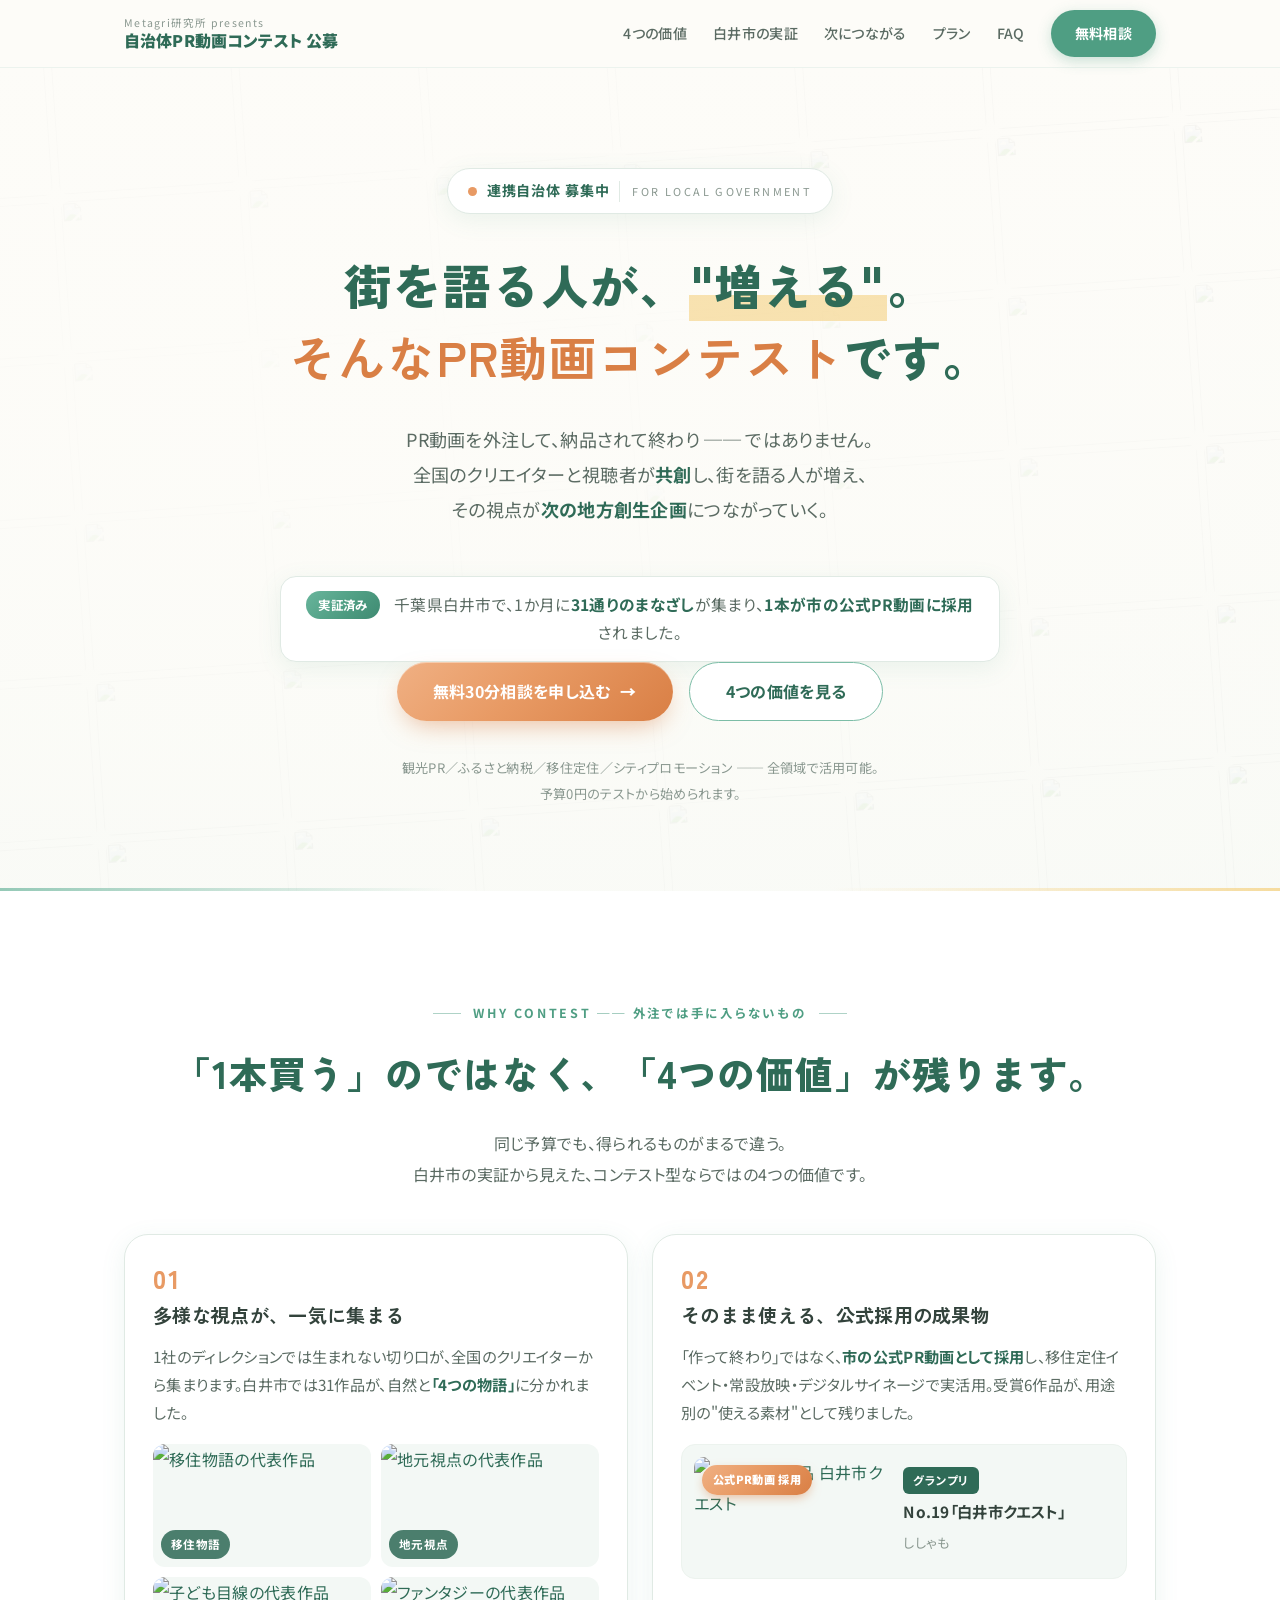
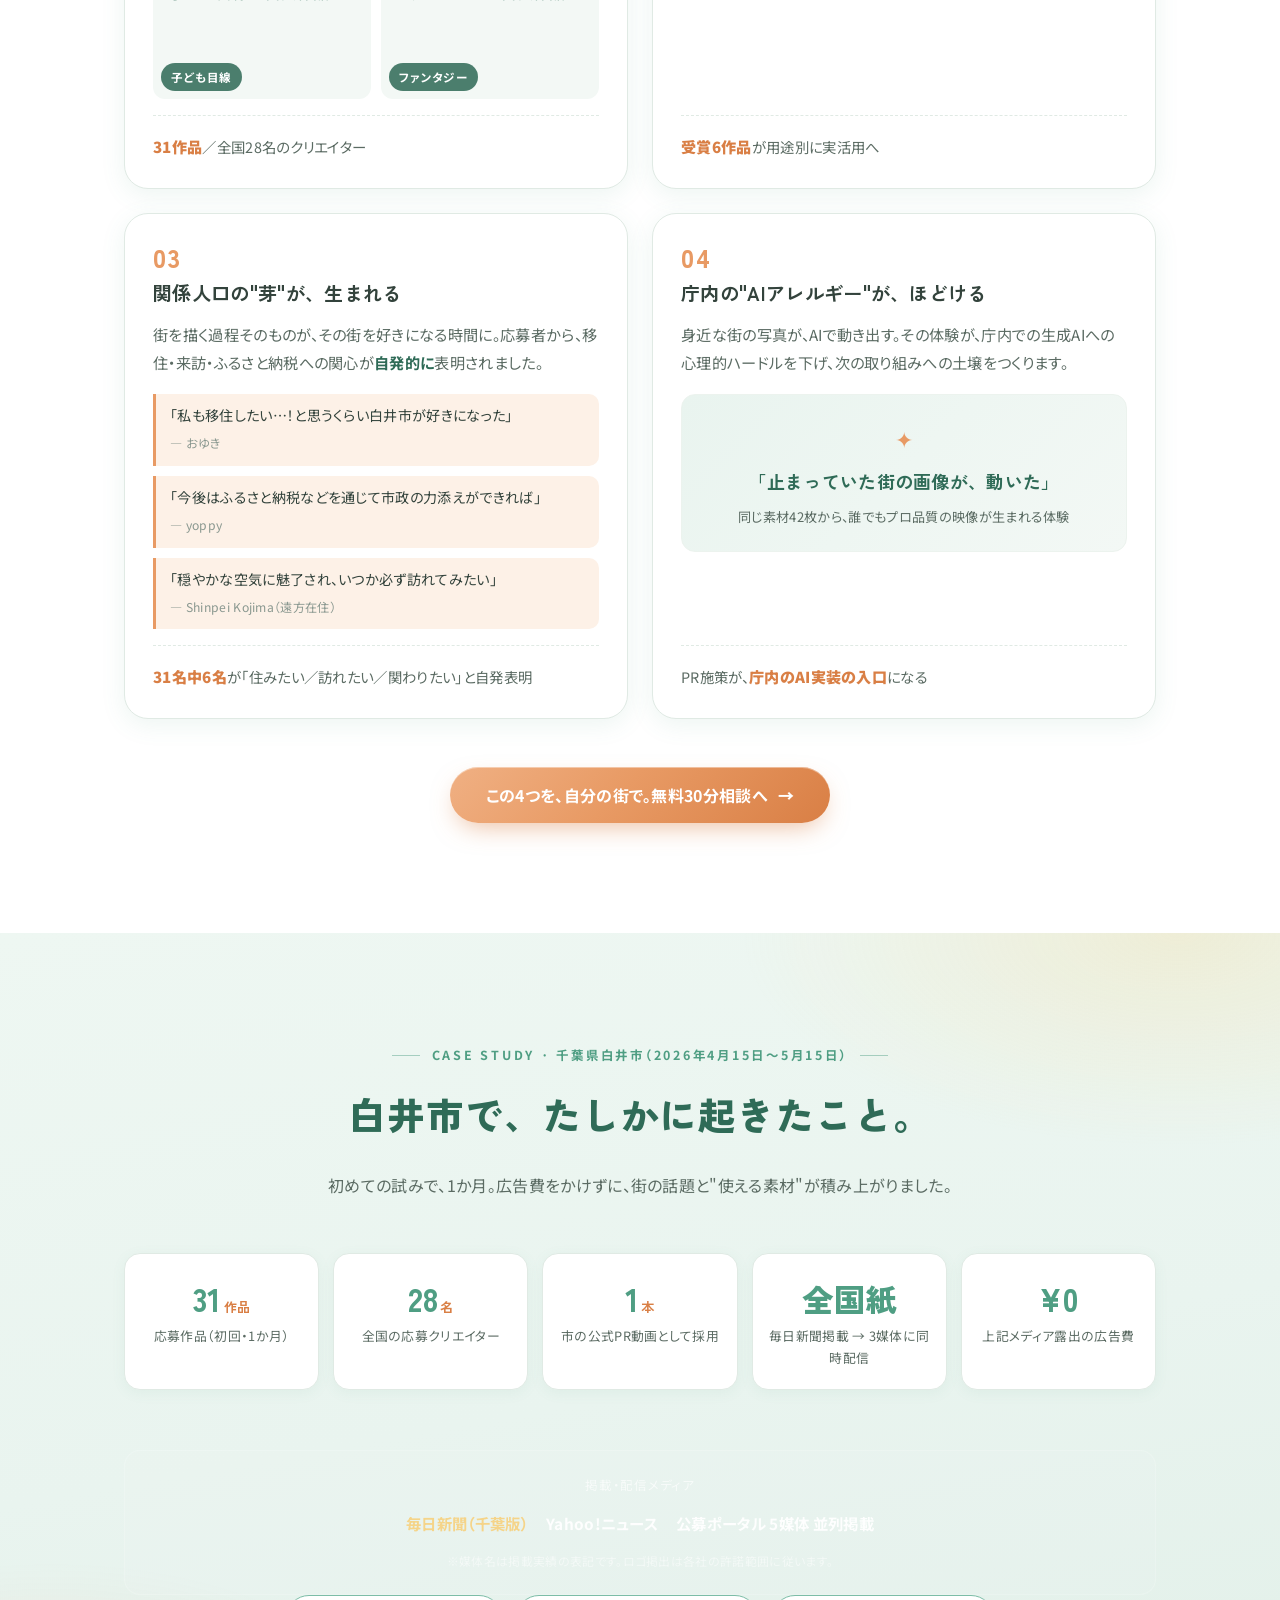
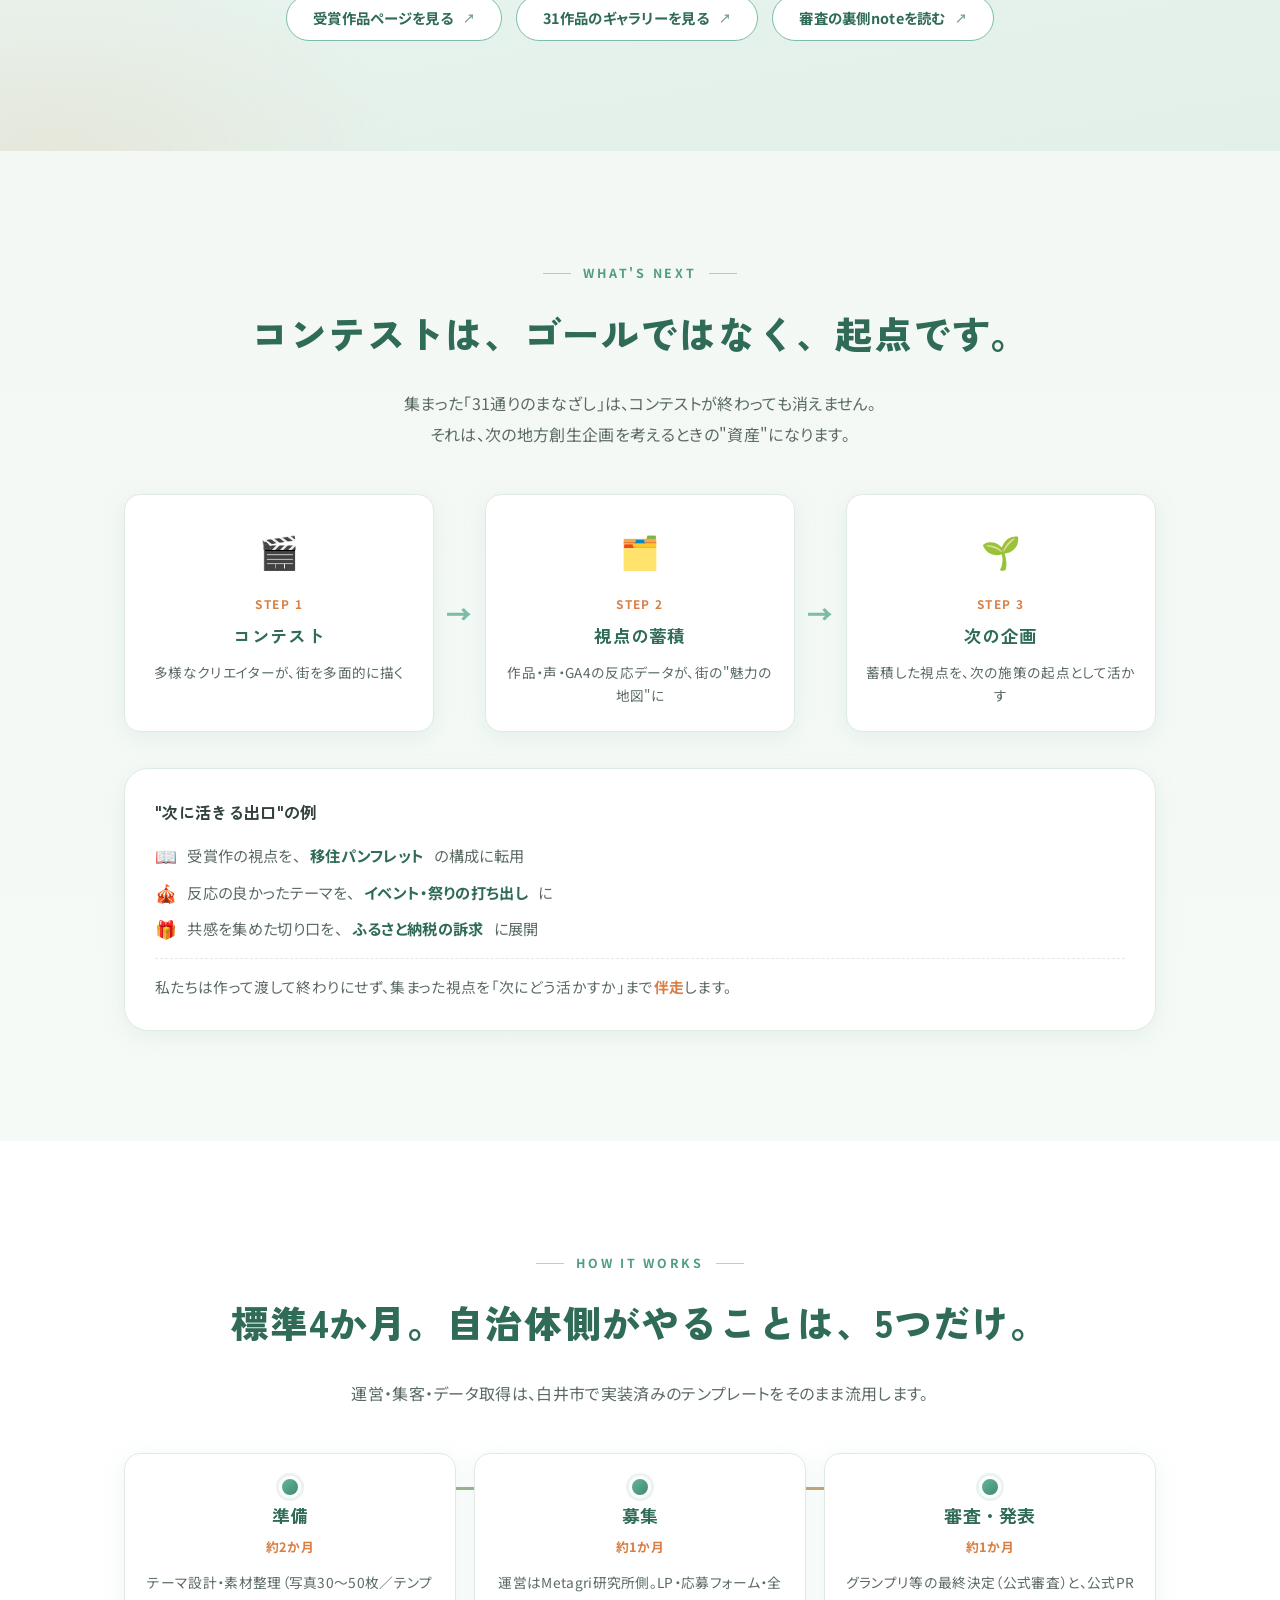
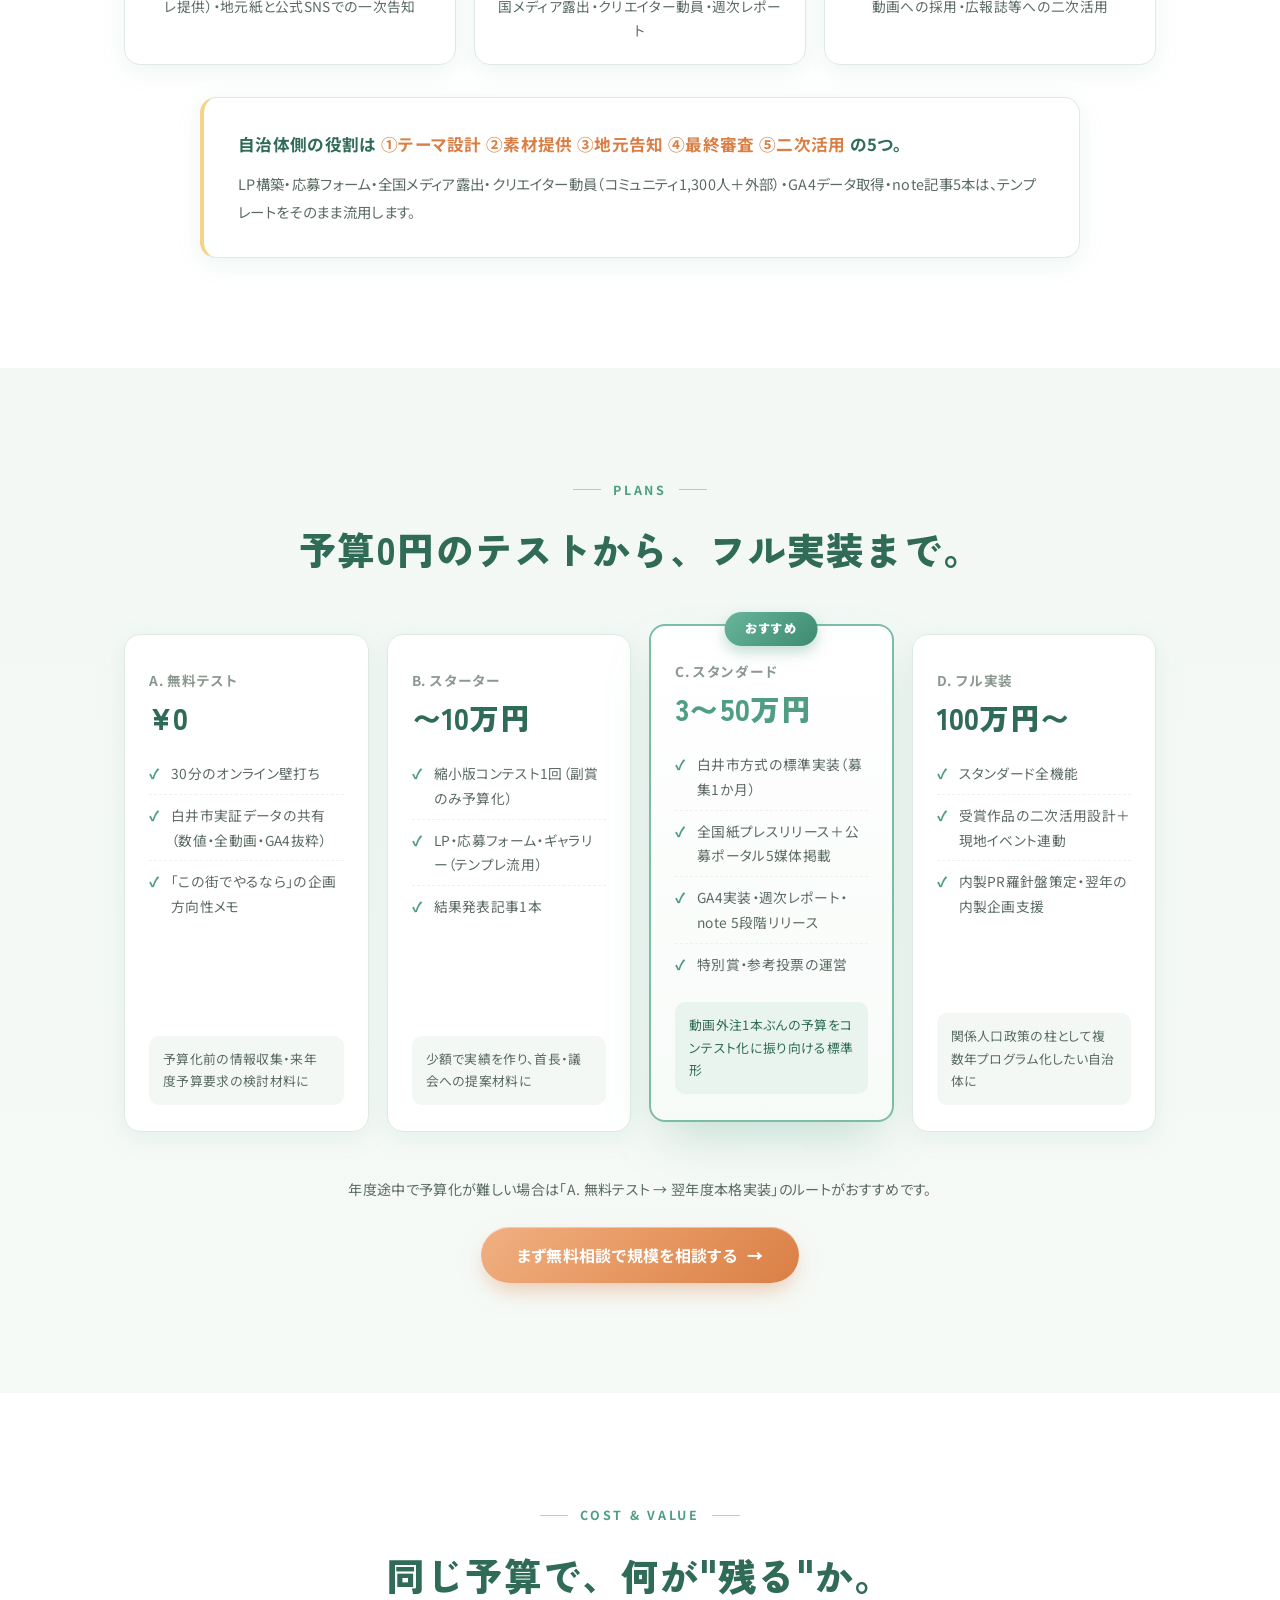
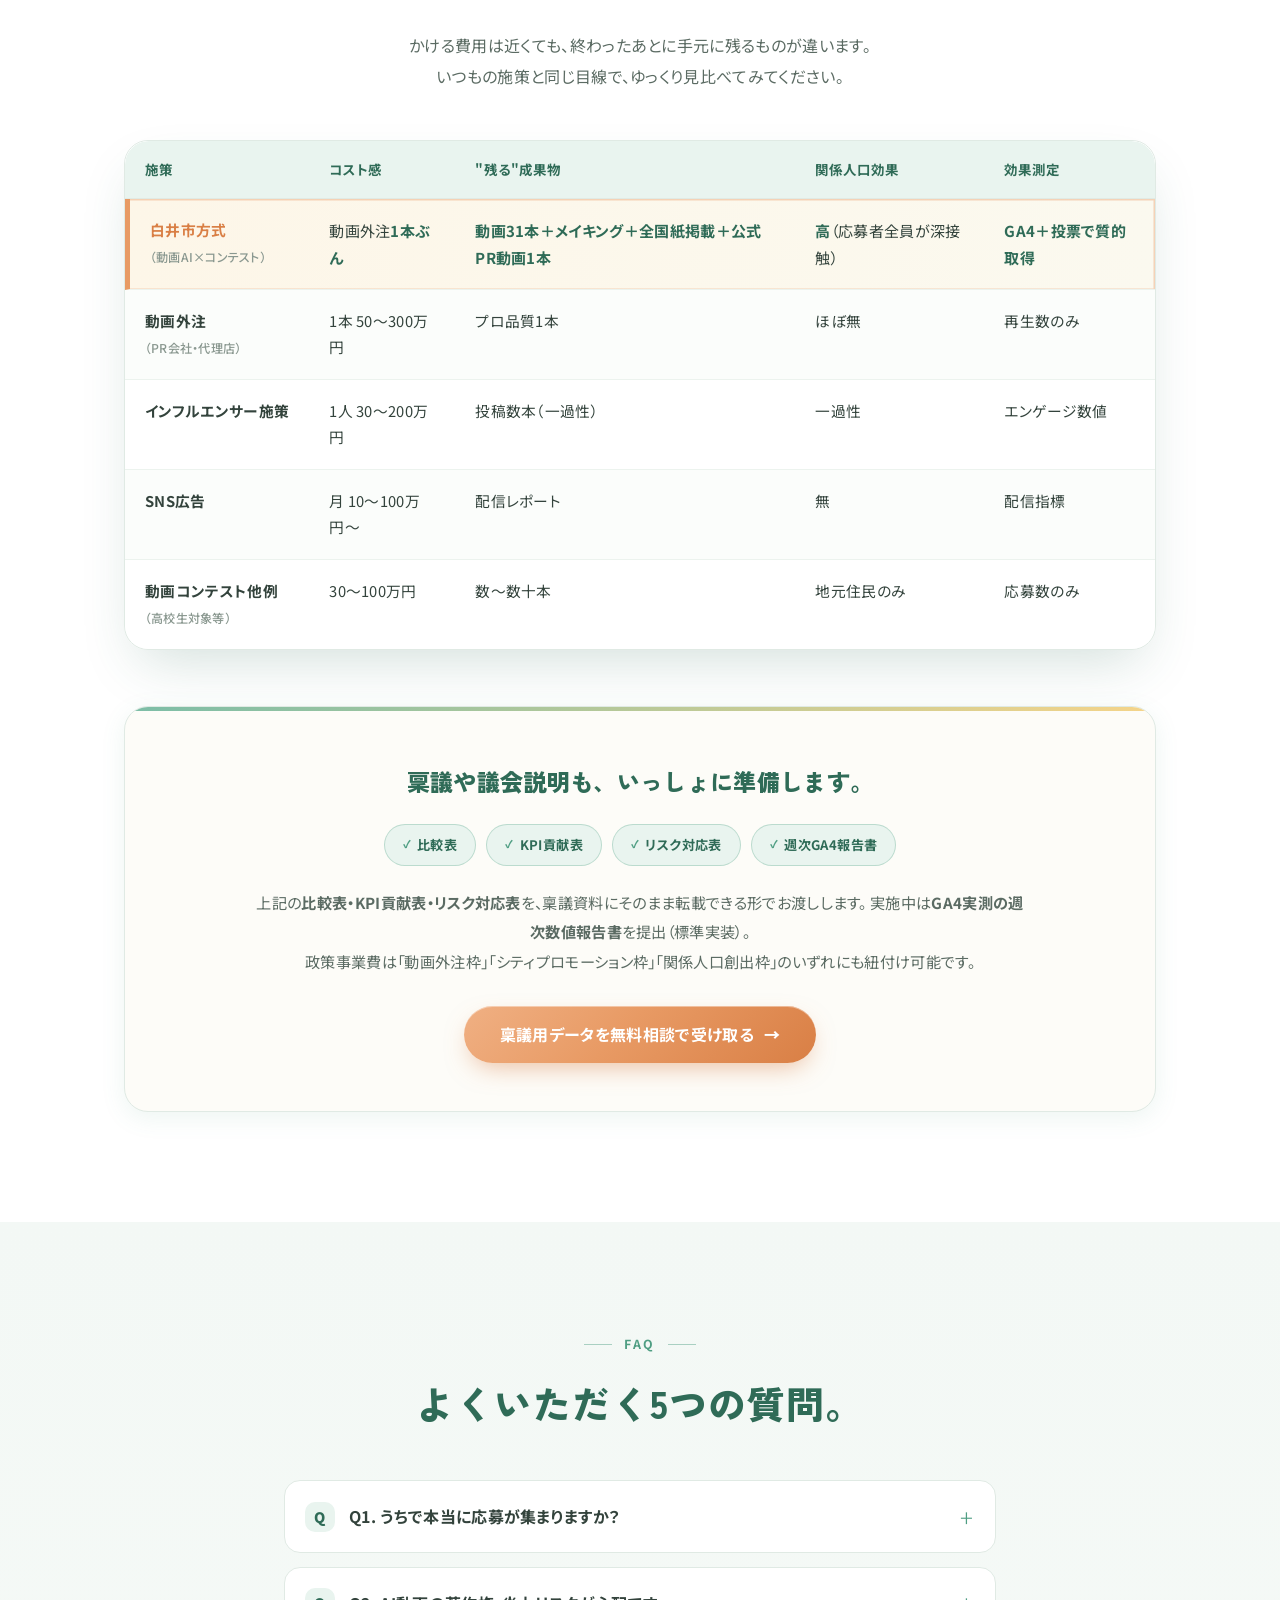
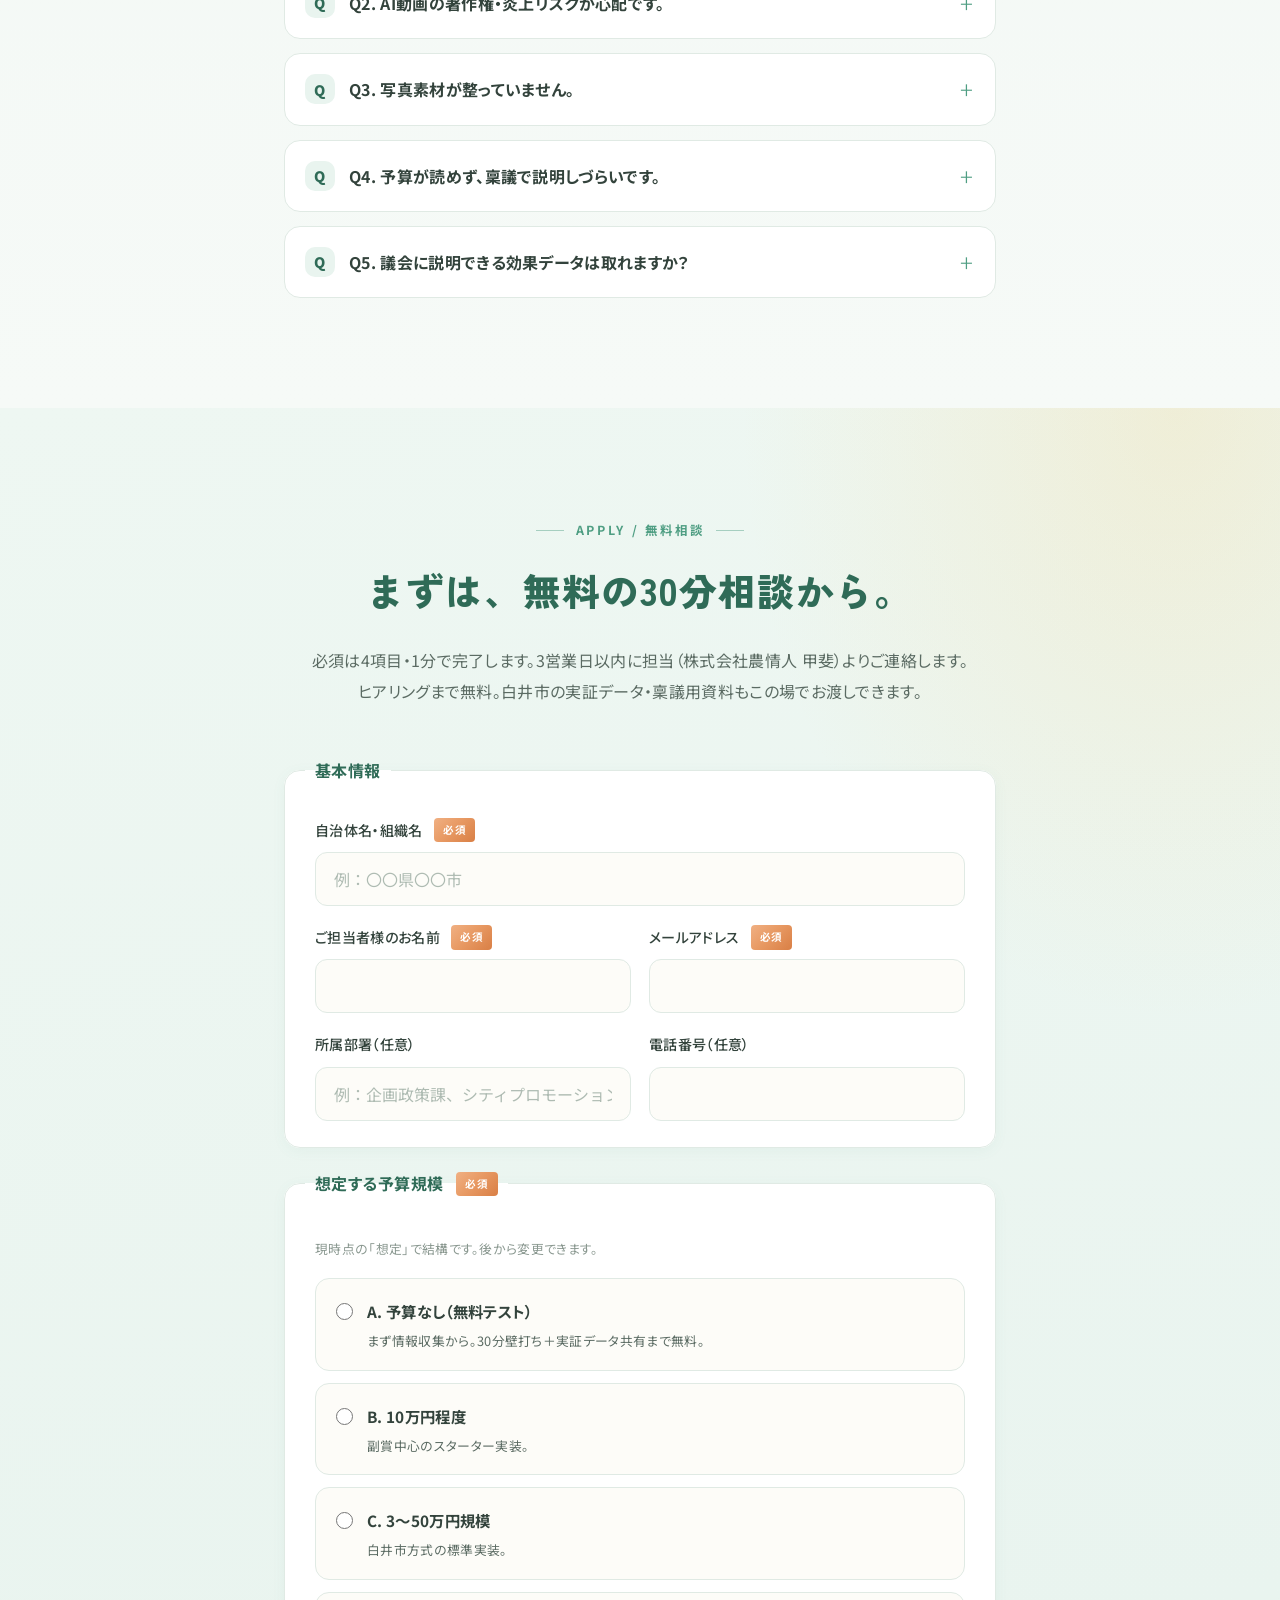
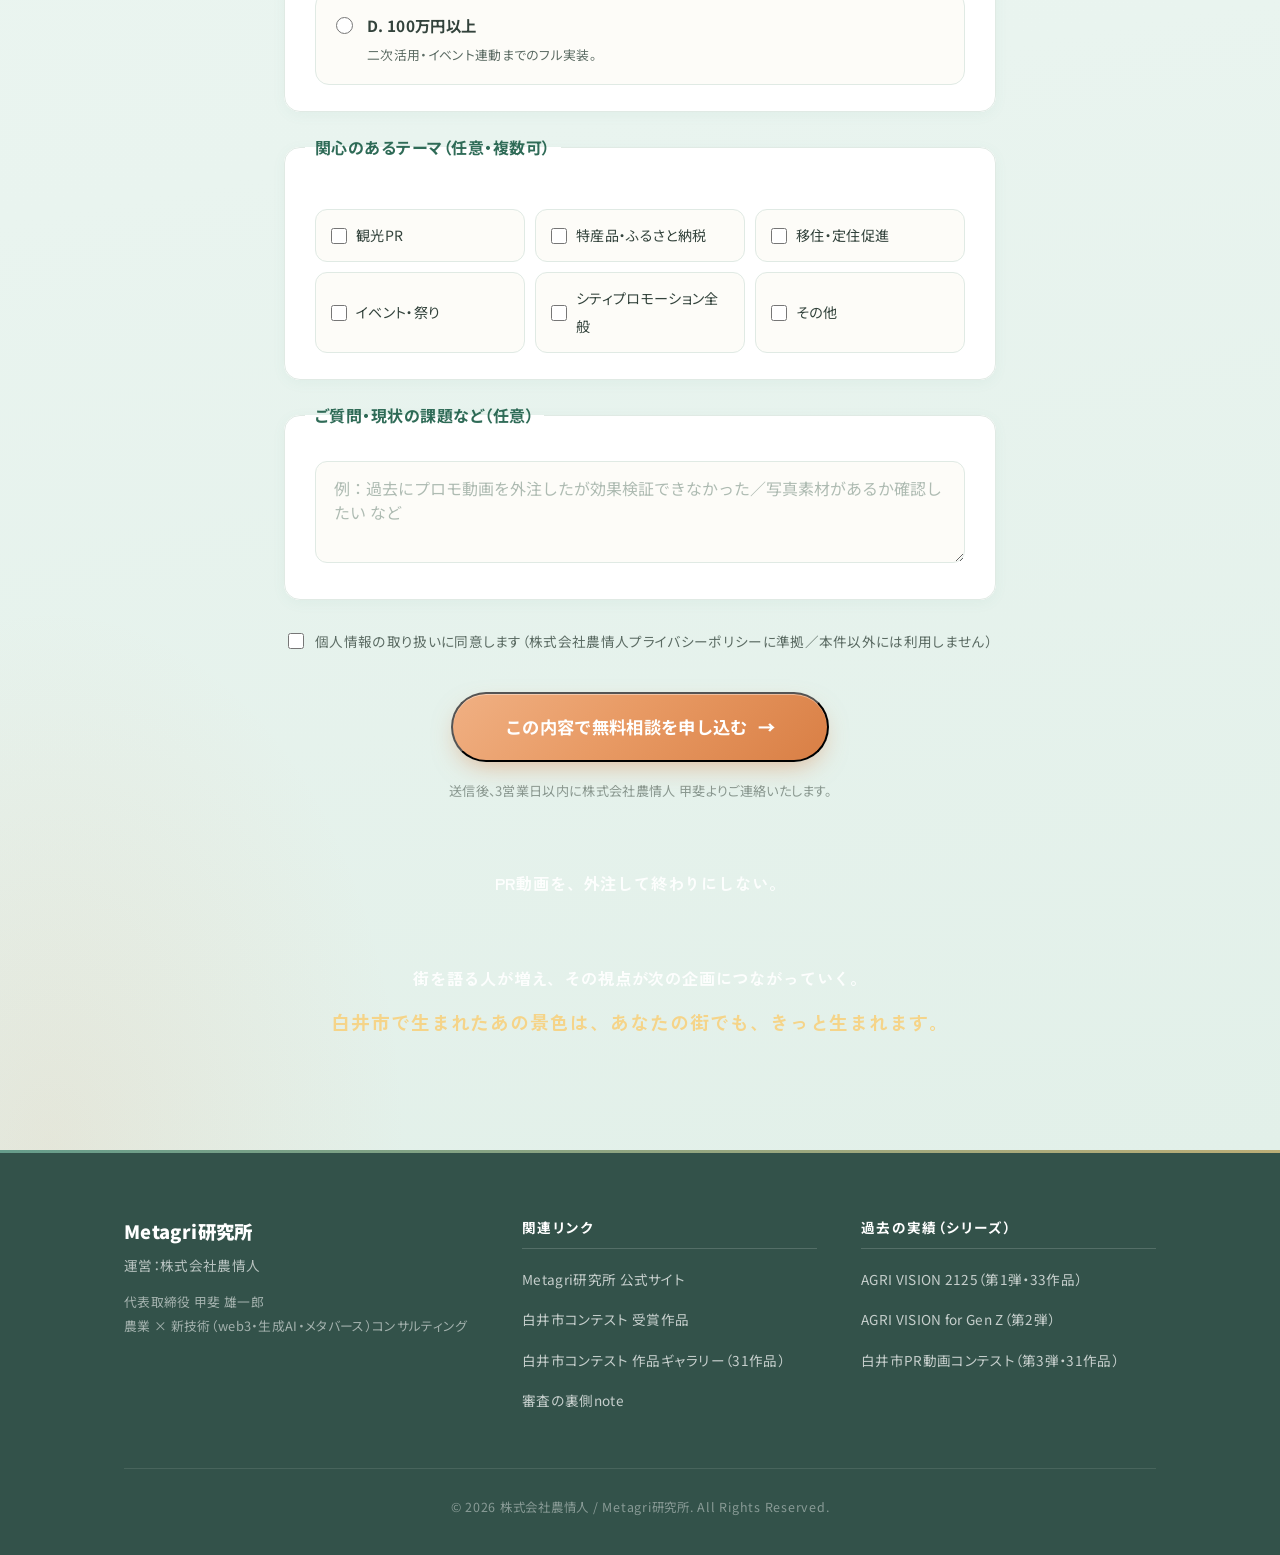
==== index_b.html @ f5ec210d "LPアップデート" ====
<!DOCTYPE html>
<html lang="ja">
<head>
<meta charset="UTF-8" />
<meta name="viewport" content="width=device-width, initial-scale=1.0" />
<meta name="format-detection" content="telephone=no" />
<title>自治体PR動画コンテスト 公募｜街を語る人が"増える"PR動画コンテスト | Metagri研究所</title>
<meta name="description" content="PR動画を外注して終わり、ではない。全国のクリエイターと視聴者が共創し、街を語る人が増え、その視点が次の地方創生企画につながる。千葉県白井市で実証した「白井市方式」を、次の自治体とご一緒します。無料30分相談を受付中。" />
<meta name="robots" content="index,follow" />
<meta name="theme-color" content="#4f9e83" />

<!-- OGP -->
<meta property="og:type" content="website" />
<meta property="og:site_name" content="自治体PR動画コンテスト 公募 | Metagri研究所" />
<meta property="og:locale" content="ja_JP" />
<meta property="og:title" content="街を語る人が&quot;増える&quot;PR動画コンテスト｜白井市方式を次の自治体へ" />
<meta property="og:description" content="外注＝完成物を買う、ではない。多様な視点が集まり、公式採用できる成果物が残り、関係人口の芽が育つ。白井市で実証済みの共創型PRコンテスト。連携自治体を募集中。" />
<meta property="og:image" content="https://i.ytimg.com/vi/-QzFBNrApH0/hqdefault.jpg" />
<meta name="twitter:card" content="summary_large_image" />
<meta name="twitter:title" content="街を語る人が&quot;増える&quot;PR動画コンテスト｜白井市方式を次の自治体へ" />
<meta name="twitter:description" content="多様な視点が集まり、公式採用できる成果物が残り、関係人口の芽が育つ。白井市で実証済みの共創型PRコンテスト。" />
<meta name="twitter:image" content="https://i.ytimg.com/vi/-QzFBNrApH0/hqdefault.jpg" />

<!-- Fonts -->
<link rel="preconnect" href="https://fonts.googleapis.com" />
<link rel="preconnect" href="https://fonts.gstatic.com" crossorigin />
<link href="https://fonts.googleapis.com/css2?family=Noto+Sans+JP:wght@400;500;700;900&amp;family=Zen+Kaku+Gothic+New:wght@500;700;900&amp;display=swap" rel="stylesheet" />

<link rel="stylesheet" href="style_v3.css" />
<link rel="stylesheet" href="style_b.css" />

<!-- GA4（公開時に測定IDを差し替え） -->
<script async src="https://www.googletagmanager.com/gtag/js?id=G-XXXXXXXXXX"></script>
<script>
  window.dataLayer = window.dataLayer || [];
  function gtag(){dataLayer.push(arguments);}
  gtag('js', new Date());
  gtag('config', 'G-XXXXXXXXXX', { 'send_page_view': true });
</script>
</head>
<body data-lp="case-b">
<div id="lp">

<!-- ===== ヘッダーナビ ===== -->
<header class="nav">
  <div class="nav__inner">
    <a href="#top" class="nav__logo">
      <span class="nav__logo-pre">Metagri研究所 presents</span>
      <span class="nav__logo-main">自治体PR動画コンテスト 公募</span>
    </a>
    <nav class="nav__menu">
      <a href="#value" class="nav__link">4つの価値</a>
      <a href="#case" class="nav__link">白井市の実証</a>
      <a href="#next" class="nav__link">次につながる</a>
      <a href="#plans" class="nav__link">プラン</a>
      <a href="#faq" class="nav__link">FAQ</a>
      <a href="#apply" class="nav__cta" data-cta="nav">無料相談</a>
    </nav>
  </div>
</header>

<!-- ===== S1 ヒーロー ===== -->
<section id="top" class="hero hero--b">
  <div class="hero__mosaic" aria-hidden="true">
    <div class="hero__mosaic-grid" id="heroMosaic"></div>
    <div class="hero__mosaic-veil"></div>
  </div>
  <div class="hero__inner">
    <div class="hero__chip" role="status">
      <span class="hero__chip-dot" aria-hidden="true"></span>
      <span class="hero__chip-strong">連携自治体 募集中</span>
      <span class="hero__chip-sub">FOR LOCAL GOVERNMENT</span>
    </div>
    <h1 class="hero__title">
      <span class="hero__title-line">街を語る人が、<em class="hero__em">"増える"</em>。</span>
      <span class="hero__title-line"><strong class="hero__accent">そんなPR動画<span class="nw">コンテスト</span></strong>です。</span>
    </h1>
    <p class="hero__lead">
      PR動画を外注して、納品されて終わり ── ではありません。<br />
      全国のクリエイターと視聴者が<strong>共創</strong>し、街を語る人が増え、<br class="pc-only" />
      その視点が<strong>次の地方創生企画</strong>につながっていく。
    </p>

    <p class="hero__proof">
      <span class="hero__proof-mark">実証済み</span>
      千葉県白井市で、1か月に<strong>31通りのまなざし</strong>が集まり、<strong>1本が市の公式PR動画に採用</strong>されました。
    </p>

    <div class="hero__cta">
      <a href="#apply" class="btn btn--primary" data-cta="hero">無料30分相談を申し込む</a>
      <a href="#value" class="btn btn--ghost">4つの価値を見る</a>
    </div>

    <p class="hero__note">
      観光PR／ふるさと納税／移住定住／シティプロモーション ── 全領域で活用可能。<br />
      予算0円のテストから始められます。
    </p>
  </div>
</section>

<!-- ===== S2 4つの価値 ===== -->
<section id="value" class="section section--white">
  <div class="container">
    <p class="section__eyebrow">WHY CONTEST ── 外注では手に入らないもの</p>
    <h2 class="section__title">「1本買う」のではなく、<br class="sp-only" />「4つの価値」が残ります。</h2>
    <p class="section__lead">
      同じ予算でも、得られるものがまるで違う。<br />
      白井市の実証から見えた、コンテスト型ならではの4つの価値です。
    </p>

    <div class="values">
      <!-- ① 多様な視点 -->
      <article class="value-card">
        <p class="value-card__no">01</p>
        <h3 class="value-card__title">多様な視点が、一気に集まる</h3>
        <p class="value-card__body">
          1社のディレクションでは生まれない切り口が、全国のクリエイターから集まります。白井市では31作品が、自然と<strong>「4つの物語」</strong>に分かれました。
        </p>
        <div class="value-card__thumbs" aria-label="4つの物語の代表作品">
          <a class="vthumb" href="https://www.youtube.com/watch?v=BWNOij_828o" target="_blank" rel="noopener noreferrer" data-cta="value-thumb">
            <img loading="lazy" src="https://i.ytimg.com/vi/BWNOij_828o/mqdefault.jpg" alt="移住物語の代表作品" />
            <span class="vthumb__tag">移住物語</span>
          </a>
          <a class="vthumb" href="https://www.youtube.com/watch?v=Btva7TyNmEA" target="_blank" rel="noopener noreferrer" data-cta="value-thumb">
            <img loading="lazy" src="https://i.ytimg.com/vi/Btva7TyNmEA/mqdefault.jpg" alt="地元視点の代表作品" />
            <span class="vthumb__tag">地元視点</span>
          </a>
          <a class="vthumb" href="https://www.youtube.com/watch?v=NEnJQW8iUK0" target="_blank" rel="noopener noreferrer" data-cta="value-thumb">
            <img loading="lazy" src="https://i.ytimg.com/vi/NEnJQW8iUK0/mqdefault.jpg" alt="子ども目線の代表作品" />
            <span class="vthumb__tag">子ども目線</span>
          </a>
          <a class="vthumb" href="https://www.youtube.com/watch?v=-QzFBNrApH0" target="_blank" rel="noopener noreferrer" data-cta="value-thumb">
            <img loading="lazy" src="https://i.ytimg.com/vi/-QzFBNrApH0/mqdefault.jpg" alt="ファンタジーの代表作品" />
            <span class="vthumb__tag">ファンタジー</span>
          </a>
        </div>
        <p class="value-card__metric"><strong>31作品</strong>／全国28名のクリエイター</p>
      </article>

      <!-- ② 公式採用される成果物 -->
      <article class="value-card">
        <p class="value-card__no">02</p>
        <h3 class="value-card__title">そのまま使える、公式採用の成果物</h3>
        <p class="value-card__body">
          「作って終わり」ではなく、<strong>市の公式PR動画として採用</strong>し、移住定住イベント・常設放映・デジタルサイネージで実活用。受賞6作品が、用途別の"使える素材"として残りました。
        </p>
        <a class="value-feature" href="https://www.youtube.com/watch?v=-QzFBNrApH0" target="_blank" rel="noopener noreferrer" data-cta="value-grandprix">
          <span class="value-feature__thumb">
            <img loading="lazy" src="https://i.ytimg.com/vi/-QzFBNrApH0/mqdefault.jpg" alt="グランプリ作品 白井市クエスト" />
            <span class="badge-official">公式PR動画 採用</span>
          </span>
          <span class="value-feature__meta">
            <span class="value-feature__prize">グランプリ</span>
            <span class="value-feature__name">No.19「白井市クエスト」</span>
            <span class="value-feature__creator">ししゃも</span>
          </span>
        </a>
        <p class="value-card__metric"><strong>受賞6作品</strong>が用途別に実活用へ</p>
      </article>

      <!-- ③ 関係人口の芽 -->
      <article class="value-card">
        <p class="value-card__no">03</p>
        <h3 class="value-card__title">関係人口の"芽"が、生まれる</h3>
        <p class="value-card__body">
          街を描く過程そのものが、その街を好きになる時間に。応募者から、移住・来訪・ふるさと納税への関心が<strong>自発的に</strong>表明されました。
        </p>
        <div class="value-card__voices">
          <blockquote class="vvoice"><p>「私も移住したい…！と思うくらい白井市が好きになった」</p><cite>— おゆき</cite></blockquote>
          <blockquote class="vvoice"><p>「今後はふるさと納税などを通じて市政の力添えができれば」</p><cite>— yoppy</cite></blockquote>
          <blockquote class="vvoice"><p>「穏やかな空気に魅了され、いつか必ず訪れてみたい」</p><cite>— Shinpei Kojima（遠方在住）</cite></blockquote>
        </div>
        <p class="value-card__metric"><strong>31名中6名</strong>が「住みたい／訪れたい／関わりたい」と自発表明</p>
      </article>

      <!-- ④ 庁内のAI受容度向上 -->
      <article class="value-card">
        <p class="value-card__no">04</p>
        <h3 class="value-card__title">庁内の"AIアレルギー"が、ほどける</h3>
        <p class="value-card__body">
          身近な街の写真が、AIで動き出す。その体験が、庁内での生成AIへの心理的ハードルを下げ、次の取り組みへの土壌をつくります。
        </p>
        <div class="value-aiquote">
          <span class="value-aiquote__icon" aria-hidden="true">✦</span>
          <p class="value-aiquote__text">「止まっていた街の画像が、動いた」</p>
          <p class="value-aiquote__sub">同じ素材42枚から、誰でもプロ品質の映像が生まれる体験</p>
        </div>
        <p class="value-card__metric">PR施策が、<strong>庁内のAI実装の入口</strong>になる</p>
      </article>
    </div>

    <div class="section__cta">
      <a href="#apply" class="btn btn--primary" data-cta="value-end">この4つを、自分の街で。無料30分相談へ</a>
    </div>
  </div>
</section>

<!-- ===== S3 白井市実証 ===== -->
<section id="case" class="section section--ink">
  <div class="container">
    <p class="section__eyebrow section__eyebrow--light">CASE STUDY · 千葉県白井市（2026年4月15日〜5月15日）</p>
    <h2 class="section__title section__title--light">白井市で、<br class="sp-only" />たしかに起きたこと。</h2>
    <p class="section__lead section__lead--light">
      初めての試みで、1か月。広告費をかけずに、街の話題と"使える素材"が積み上がりました。
    </p>

    <div class="facts facts--compact">
      <div class="facts__item"><p class="facts__num">31<span>作品</span></p><p class="facts__label">応募作品（初回・1か月）</p></div>
      <div class="facts__item"><p class="facts__num">28<span>名</span></p><p class="facts__label">全国の応募クリエイター</p></div>
      <div class="facts__item"><p class="facts__num">1<span>本</span></p><p class="facts__label">市の公式PR動画として採用</p></div>
      <div class="facts__item"><p class="facts__num">全国紙</p><p class="facts__label">毎日新聞掲載 → 3媒体に同時配信</p></div>
      <div class="facts__item"><p class="facts__num">¥0</p><p class="facts__label">上記メディア露出の広告費</p></div>
    </div>

    <div class="media-bar">
      <p class="media-bar__head">掲載・配信メディア</p>
      <ul class="media-bar__list">
        <li><a href="https://mainichi.jp/" target="_blank" rel="noopener noreferrer" data-cta="media">毎日新聞（千葉版）</a></li>
        <li><span>Yahoo!ニュース</span></li>
        <li><span>公募ポータル 5媒体 並列掲載</span></li>
      </ul>
      <p class="media-bar__note">※媒体名は掲載実績の表記です。ロゴ掲出は各社の許諾範囲に従います。</p>
    </div>

    <div class="case__links">
      <a href="https://shiroi-pr-video-contest.metagri-labo.com/awards" target="_blank" rel="noopener noreferrer" class="btn btn--ghost-light" data-cta="case-awards">受賞作品ページを見る</a>
      <a href="https://shiroi-pr-video-contest.metagri-labo.com/gallery" target="_blank" rel="noopener noreferrer" class="btn btn--ghost-light" data-cta="case-gallery">31作品のギャラリーを見る</a>
      <a href="https://note.com/noujoujin/n/n3f6edd912ef4" target="_blank" rel="noopener noreferrer" class="btn btn--ghost-light" data-cta="case-note">審査の裏側noteを読む</a>
    </div>
  </div>
</section>

<!-- ===== S4 次につながる ===== -->
<section id="next" class="section section--mist">
  <div class="container">
    <p class="section__eyebrow">WHAT'S NEXT</p>
    <h2 class="section__title">コンテストは、<br class="sp-only" />ゴールではなく、起点です。</h2>
    <p class="section__lead">
      集まった「31通りのまなざし」は、コンテストが終わっても消えません。<br />
      それは、次の地方創生企画を考えるときの"資産"になります。
    </p>

    <div class="concept" role="img" aria-label="コンテストで集めた視点が蓄積され、次の企画につながる3ステップ">
      <div class="concept__step">
        <span class="concept__icon" aria-hidden="true">🎬</span>
        <p class="concept__num">STEP 1</p>
        <p class="concept__name">コンテスト</p>
        <p class="concept__desc">多様なクリエイターが、街を多面的に描く</p>
      </div>
      <span class="concept__arrow" aria-hidden="true">→</span>
      <div class="concept__step">
        <span class="concept__icon" aria-hidden="true">🗂️</span>
        <p class="concept__num">STEP 2</p>
        <p class="concept__name">視点の蓄積</p>
        <p class="concept__desc">作品・声・GA4の反応データが、街の"魅力の地図"に</p>
      </div>
      <span class="concept__arrow" aria-hidden="true">→</span>
      <div class="concept__step">
        <span class="concept__icon" aria-hidden="true">🌱</span>
        <p class="concept__num">STEP 3</p>
        <p class="concept__name">次の企画</p>
        <p class="concept__desc">蓄積した視点を、次の施策の起点として活かす</p>
      </div>
    </div>

    <div class="next-outlets">
      <p class="next-outlets__head">"次に活きる出口"の例</p>
      <ul class="next-outlets__list">
        <li><span class="next-outlets__icon" aria-hidden="true">📖</span>受賞作の視点を、<strong>移住パンフレット</strong>の構成に転用</li>
        <li><span class="next-outlets__icon" aria-hidden="true">🎪</span>反応の良かったテーマを、<strong>イベント・祭りの打ち出し</strong>に</li>
        <li><span class="next-outlets__icon" aria-hidden="true">🎁</span>共感を集めた切り口を、<strong>ふるさと納税の訴求</strong>に展開</li>
      </ul>
      <p class="next-outlets__body">
        私たちは作って渡して終わりにせず、集まった視点を「次にどう活かすか」まで<strong>伴走</strong>します。
      </p>
    </div>
  </div>
</section>

<!-- ===== S5 進め方 ===== -->
<section id="flow" class="section section--white">
  <div class="container">
    <p class="section__eyebrow">HOW IT WORKS</p>
    <h2 class="section__title">標準4か月。<br class="sp-only" />自治体側がやることは、5つだけ。</h2>
    <p class="section__lead">
      運営・集客・データ取得は、白井市で実装済みのテンプレートをそのまま流用します。
    </p>

    <div class="timeline">
      <div class="timeline__track" aria-hidden="true"></div>
      <ol class="timeline__steps">
        <li class="timeline__step">
          <span class="timeline__dot"></span>
          <p class="timeline__phase">準備</p>
          <p class="timeline__span">約2か月</p>
          <p class="timeline__desc">テーマ設計・素材整理（写真30〜50枚／テンプレ提供）・地元紙と公式SNSでの一次告知</p>
        </li>
        <li class="timeline__step">
          <span class="timeline__dot"></span>
          <p class="timeline__phase">募集</p>
          <p class="timeline__span">約1か月</p>
          <p class="timeline__desc">運営はMetagri研究所側。LP・応募フォーム・全国メディア露出・クリエイター動員・週次レポート</p>
        </li>
        <li class="timeline__step">
          <span class="timeline__dot"></span>
          <p class="timeline__phase">審査・発表</p>
          <p class="timeline__span">約1か月</p>
          <p class="timeline__desc">グランプリ等の最終決定（公式審査）と、公式PR動画への採用・広報誌等への二次活用</p>
        </li>
      </ol>
    </div>

    <div class="flow__roles">
      <p class="flow__roles-head">自治体側の役割は <strong>①テーマ設計 ②素材提供 ③地元告知 ④最終審査 ⑤二次活用</strong> の5つ。</p>
      <p class="flow__roles-body">LP構築・応募フォーム・全国メディア露出・クリエイター動員（コミュニティ1,300人＋外部）・GA4データ取得・note記事5本は、テンプレートをそのまま流用します。</p>
    </div>
  </div>
</section>

<!-- ===== S6 予算プラン ===== -->
<section id="plans" class="section section--mist">
  <div class="container">
    <p class="section__eyebrow">PLANS</p>
    <h2 class="section__title">予算0円のテストから、<br class="sp-only" />フル実装まで。</h2>

    <div class="plans__grid">
      <article class="plan">
        <p class="plan__tag">A. 無料テスト</p>
        <p class="plan__price">¥0</p>
        <ul class="plan__list">
          <li>30分のオンライン壁打ち</li>
          <li>白井市実証データの共有（数値・全動画・GA4抜粋）</li>
          <li>「この街でやるなら」の企画方向性メモ</li>
        </ul>
        <p class="plan__usebody">予算化前の情報収集・来年度予算要求の検討材料に</p>
      </article>

      <article class="plan">
        <p class="plan__tag">B. スターター</p>
        <p class="plan__price">〜10万円</p>
        <ul class="plan__list">
          <li>縮小版コンテスト1回（副賞のみ予算化）</li>
          <li>LP・応募フォーム・ギャラリー（テンプレ流用）</li>
          <li>結果発表記事1本</li>
        </ul>
        <p class="plan__usebody">少額で実績を作り、首長・議会への提案材料に</p>
      </article>

      <article class="plan is-recommended">
        <p class="plan__ribbon">おすすめ</p>
        <p class="plan__tag">C. スタンダード</p>
        <p class="plan__price">3〜50万円</p>
        <ul class="plan__list">
          <li>白井市方式の標準実装（募集1か月）</li>
          <li>全国紙プレスリリース＋公募ポータル5媒体掲載</li>
          <li>GA4実装・週次レポート・note 5段階リリース</li>
          <li>特別賞・参考投票の運営</li>
        </ul>
        <p class="plan__usebody">動画外注1本ぶんの予算をコンテスト化に振り向ける標準形</p>
      </article>

      <article class="plan">
        <p class="plan__tag">D. フル実装</p>
        <p class="plan__price">100万円〜</p>
        <ul class="plan__list">
          <li>スタンダード全機能</li>
          <li>受賞作品の二次活用設計＋現地イベント連動</li>
          <li>内製PR羅針盤策定・翌年の内製企画支援</li>
        </ul>
        <p class="plan__usebody">関係人口政策の柱として複数年プログラム化したい自治体に</p>
      </article>
    </div>

    <div class="plans__cta">
      <p class="plans__note">年度途中で予算化が難しい場合は「A. 無料テスト → 翌年度本格実装」のルートがおすすめです。</p>
      <a href="#apply" class="btn btn--primary" data-cta="plans-end">まず無料相談で規模を相談する</a>
    </div>
  </div>
</section>

<!-- ===== S7 費用対効果＋稟議サポート ===== -->
<section id="compare" class="section section--white">
  <div class="container">
    <p class="section__eyebrow">COST &amp; VALUE</p>
    <h2 class="section__title">同じ予算で、<br class="sp-only" />何が"残る"か。</h2>
    <p class="section__lead">
      かける費用は近くても、終わったあとに手元に残るものが違います。<br />
      いつもの施策と同じ目線で、ゆっくり見比べてみてください。
    </p>

    <div class="compare__wrap">
      <table class="compare__table">
        <thead>
          <tr>
            <th scope="col">施策</th>
            <th scope="col">コスト感</th>
            <th scope="col">"残る"成果物</th>
            <th scope="col">関係人口効果</th>
            <th scope="col">効果測定</th>
          </tr>
        </thead>
        <tbody>
          <tr class="is-hero-row">
            <th scope="row">白井市方式<br /><span class="compare__small">（動画AI×コンテスト）</span></th>
            <td>動画外注<strong>1本ぶん</strong></td>
            <td><strong>動画31本＋メイキング＋全国紙掲載＋公式PR動画1本</strong></td>
            <td><strong>高</strong>（応募者全員が深接触）</td>
            <td><strong>GA4＋投票で質的取得</strong></td>
          </tr>
          <tr>
            <th scope="row">動画外注<br /><span class="compare__small">（PR会社・代理店）</span></th>
            <td>1本 50〜300万円</td>
            <td>プロ品質1本</td>
            <td>ほぼ無</td>
            <td>再生数のみ</td>
          </tr>
          <tr>
            <th scope="row">インフルエンサー施策</th>
            <td>1人 30〜200万円</td>
            <td>投稿数本（一過性）</td>
            <td>一過性</td>
            <td>エンゲージ数値</td>
          </tr>
          <tr>
            <th scope="row">SNS広告</th>
            <td>月 10〜100万円〜</td>
            <td>配信レポート</td>
            <td>無</td>
            <td>配信指標</td>
          </tr>
          <tr>
            <th scope="row">動画コンテスト他例<br /><span class="compare__small">（高校生対象等）</span></th>
            <td>30〜100万円</td>
            <td>数〜数十本</td>
            <td>地元住民のみ</td>
            <td>応募数のみ</td>
          </tr>
        </tbody>
      </table>
    </div>

    <div class="ringi">
      <p class="ringi__head">稟議や議会説明も、いっしょに準備します。</p>
      <div class="ringi__chips" aria-hidden="true">
        <span class="ringi__chip">比較表</span>
        <span class="ringi__chip">KPI貢献表</span>
        <span class="ringi__chip">リスク対応表</span>
        <span class="ringi__chip">週次GA4報告書</span>
      </div>
      <p class="ringi__body">
        上記の<strong>比較表・KPI貢献表・リスク対応表</strong>を、稟議資料にそのまま転載できる形でお渡しします。
        実施中は<strong>GA4実測の週次数値報告書</strong>を提出（標準実装）。<br />
        政策事業費は「動画外注枠」「シティプロモーション枠」「関係人口創出枠」のいずれにも紐付け可能です。
      </p>
      <a href="#apply" class="btn btn--primary" data-cta="compare-end">稟議用データを無料相談で受け取る</a>
    </div>
  </div>
</section>

<!-- ===== S8 FAQ ===== -->
<section id="faq" class="section section--mist">
  <div class="container container--narrow">
    <p class="section__eyebrow">FAQ</p>
    <h2 class="section__title">よくいただく5つの質問。</h2>

    <div class="faq__list">
      <details class="faq__item">
        <summary>Q1. うちで本当に応募が集まりますか？</summary>
        <p>白井市は<strong>初回試行で1か月31作品</strong>。公募ポータル5媒体並列掲載＋コミュニティ1,300名＋クリエイター個別アプローチで集積を担保し、スタンダード以上では<strong>応募数の最低保証ライン</strong>を事前にすり合わせます。</p>
      </details>
      <details class="faq__item">
        <summary>Q2. AI動画の著作権・炎上リスクが心配です。</summary>
        <p>応募規約で<strong>使用ツール記載・素材出典明記</strong>を義務化し、応募時審査で除外可能な設計です。白井市実装の規約・チェックフローをそのまま流用でき、グランプリ採用前にも別途権利確認を実施します。</p>
      </details>
      <details class="faq__item">
        <summary>Q3. 写真素材が整っていません。</summary>
        <p>白井市は<strong>42枚を6カテゴリに整理</strong>して運用しました。カテゴリ設計テンプレ・ガイドブック雛形・撮影リストの準備パッケージをお渡しします。素材ゼロの場合は撮影パートナーのご紹介も可能です（フル実装）。</p>
      </details>
      <details class="faq__item">
        <summary>Q4. 予算が読めず、稟議で説明しづらいです。</summary>
        <p>単発動画外注1本ぶんを目安に、<strong>運営費＋賞品＋広報費</strong>で切り分けた見積もりをご提示します。稟議資料には「比較表」「KPI貢献表」「リスク対応表」をそのまま転載できる形でお渡しします。</p>
      </details>
      <details class="faq__item">
        <summary>Q5. 議会に説明できる効果データは取れますか？</summary>
        <p>GA4＋投票データ＋制作プロセス記述で<strong>毎週の数値報告書</strong>を提出します（標準実装）。白井市では視聴イベント・滞在時間など、議会説明に使える質的データを取得済みです。</p>
      </details>
    </div>
  </div>
</section>

<!-- ===== S9 フォーム＋クロージング ===== -->
<section id="apply" class="section section--ink">
  <div class="container container--narrow">
    <p class="section__eyebrow section__eyebrow--light">APPLY / 無料相談</p>
    <h2 class="section__title section__title--light">まずは、無料の30分相談から。</h2>
    <p class="section__lead section__lead--light">
      必須は4項目・1分で完了します。3営業日以内に担当（株式会社農情人 甲斐）よりご連絡します。<br />
      ヒアリングまで無料。白井市の実証データ・稟議用資料もこの場でお渡しできます。
    </p>

    <form id="applyForm" class="form" novalidate>
      <fieldset class="form__set">
        <legend class="form__legend">基本情報</legend>
        <div class="form__row">
          <label for="org" class="form__label">自治体名・組織名 <span class="form__req">必須</span></label>
          <input type="text" id="org" name="org" class="form__input" placeholder="例：〇〇県〇〇市" required />
        </div>
        <div class="form__row form__row--two">
          <div>
            <label for="name" class="form__label">ご担当者様のお名前 <span class="form__req">必須</span></label>
            <input type="text" id="name" name="name" class="form__input" required />
          </div>
          <div>
            <label for="email" class="form__label">メールアドレス <span class="form__req">必須</span></label>
            <input type="email" id="email" name="email" class="form__input" required />
          </div>
        </div>
        <div class="form__row form__row--two">
          <div>
            <label for="dept" class="form__label">所属部署（任意）</label>
            <input type="text" id="dept" name="dept" class="form__input" placeholder="例：企画政策課、シティプロモーション課" />
          </div>
          <div>
            <label for="tel" class="form__label">電話番号（任意）</label>
            <input type="tel" id="tel" name="tel" class="form__input" />
          </div>
        </div>
      </fieldset>

      <fieldset class="form__set">
        <legend class="form__legend">想定する予算規模 <span class="form__req">必須</span></legend>
        <p class="form__hint form__hint--block">現時点の「想定」で結構です。後から変更できます。</p>
        <div class="form__radio-list">
          <label class="form__radio">
            <input type="radio" name="budget" value="A_予算なしで無料テストしたい" required />
            <span class="form__radio-body"><span class="form__radio-head"><strong>A. 予算なし（無料テスト）</strong></span><span class="form__radio-desc">まず情報収集から。30分壁打ち＋実証データ共有まで無料。</span></span>
          </label>
          <label class="form__radio">
            <input type="radio" name="budget" value="B_10万円程度の副賞を準備できる" />
            <span class="form__radio-body"><span class="form__radio-head"><strong>B. 10万円程度</strong></span><span class="form__radio-desc">副賞中心のスターター実装。</span></span>
          </label>
          <label class="form__radio">
            <input type="radio" name="budget" value="C_3-50万円規模の広報予算が取れる" />
            <span class="form__radio-body"><span class="form__radio-head"><strong>C. 3〜50万円規模</strong></span><span class="form__radio-desc">白井市方式の標準実装。</span></span>
          </label>
          <label class="form__radio">
            <input type="radio" name="budget" value="D_100万円以上の予算を組める" />
            <span class="form__radio-body"><span class="form__radio-head"><strong>D. 100万円以上</strong></span><span class="form__radio-desc">二次活用・イベント連動までのフル実装。</span></span>
          </label>
        </div>
      </fieldset>

      <fieldset class="form__set">
        <legend class="form__legend">関心のあるテーマ（任意・複数可）</legend>
        <div class="form__check-grid">
          <label class="form__check"><input type="checkbox" name="theme" value="観光PR" /><span>観光PR</span></label>
          <label class="form__check"><input type="checkbox" name="theme" value="特産品・ふるさと納税" /><span>特産品・ふるさと納税</span></label>
          <label class="form__check"><input type="checkbox" name="theme" value="移住・定住促進" /><span>移住・定住促進</span></label>
          <label class="form__check"><input type="checkbox" name="theme" value="イベント・祭り" /><span>イベント・祭り</span></label>
          <label class="form__check"><input type="checkbox" name="theme" value="シティプロモーション全般" /><span>シティプロモーション全般</span></label>
          <label class="form__check"><input type="checkbox" name="theme" value="その他" /><span>その他</span></label>
        </div>
      </fieldset>

      <fieldset class="form__set">
        <legend class="form__legend">ご質問・現状の課題など（任意）</legend>
        <textarea id="other" name="other" class="form__textarea" rows="3" placeholder="例：過去にプロモ動画を外注したが効果検証できなかった／写真素材があるか確認したい など"></textarea>
      </fieldset>

      <fieldset class="form__set form__set--agree">
        <label class="form__agree">
          <input type="checkbox" name="agree" required />
          <span>個人情報の取り扱いに同意します（株式会社農情人プライバシーポリシーに準拠／本件以外には利用しません）</span>
        </label>
      </fieldset>

      <div class="form__submit">
        <button type="submit" class="btn btn--primary btn--large" data-cta="form-submit">この内容で無料相談を申し込む</button>
        <p class="form__after">送信後、3営業日以内に株式会社農情人 甲斐よりご連絡いたします。</p>
      </div>

      <div id="formMessage" class="form__msg" role="status" aria-live="polite"></div>
    </form>

    <div class="closing">
      <p class="closing__line">PR動画を、外注して終わりにしない。</p>
      <p class="closing__line">街を語る人が増え、その視点が次の企画につながっていく。</p>
      <p class="closing__line closing__line--accent">白井市で生まれたあの景色は、あなたの街でも、きっと生まれます。</p>
    </div>
  </div>
</section>

<!-- ===== フッター ===== -->
<footer class="footer">
  <div class="container">
    <div class="footer__cols">
      <div class="footer__col">
        <p class="footer__brand">Metagri研究所</p>
        <p class="footer__brand-sub">運営：株式会社農情人</p>
        <p class="footer__addr">代表取締役 甲斐 雄一郎<br />農業 × 新技術（web3・生成AI・メタバース）コンサルティング</p>
      </div>
      <div class="footer__col">
        <p class="footer__head">関連リンク</p>
        <ul class="footer__list">
          <li><a href="https://metagri-labo.com/" target="_blank" rel="noopener noreferrer">Metagri研究所 公式サイト</a></li>
          <li><a href="https://shiroi-pr-video-contest.metagri-labo.com/awards" target="_blank" rel="noopener noreferrer">白井市コンテスト 受賞作品</a></li>
          <li><a href="https://shiroi-pr-video-contest.metagri-labo.com/gallery" target="_blank" rel="noopener noreferrer">白井市コンテスト 作品ギャラリー（31作品）</a></li>
          <li><a href="https://note.com/noujoujin/n/n3f6edd912ef4" target="_blank" rel="noopener noreferrer">審査の裏側note</a></li>
        </ul>
      </div>
      <div class="footer__col">
        <p class="footer__head">過去の実績（シリーズ）</p>
        <ul class="footer__list">
          <li><a href="https://agri-vision.metagri-labo.com/results/" target="_blank" rel="noopener noreferrer">AGRI VISION 2125（第1弾・33作品）</a></li>
          <li><a href="https://agrivision-genz-2025.metagri-labo.com/awards" target="_blank" rel="noopener noreferrer">AGRI VISION for Gen Z（第2弾）</a></li>
          <li><a href="https://shiroi-pr-video-contest.metagri-labo.com/gallery" target="_blank" rel="noopener noreferrer">白井市PR動画コンテスト（第3弾・31作品）</a></li>
        </ul>
      </div>
    </div>
    <p class="footer__copy">© 2026 株式会社農情人 / Metagri研究所. All Rights Reserved.</p>
  </div>
</footer>

</div>
<script src="script_b.js" defer></script>
</body>
</html>
---- style_v3.css ----
/* =====================================================================
   自治体PR動画コンテスト 公募LP v3 — style_v3.css（warm & gentle）
   Design language: "やさしい共創"
     base   : Cream (#fdfcf8) × Sage Green (#4f9e83)
     accent : Apricot (#e89a64) / Soft Sun (#f5d489)
     texture: 淡いドットグリッド、ヘアライン、丸み、長くやわらかい影
   ===================================================================== */

/* ---------- CSS Variables ---------- */
:root {
  --green-deep:  #2f6b57;
  --green:       #4f9e83;
  --green-soft:  #7cbda7;
  --green-light: #e9f4ef;
  --green-mist:  #f3f8f5;
  --cream:       #fdfcf8;
  --apricot:     #e89a64;
  --apricot-2:   #d97f45;
  --apricot-lt:  #fdf1e7;
  --sun:         #f5d489;
  --white:       #ffffff;
  --text:        #33433c;
  --text-mid:    #5b6b63;
  --text-light:  #8a9890;
  --border:      #e0eae4;
  --border-soft: #ecf3ee;
  --grad-apricot: linear-gradient(135deg, #f0b083 0%, var(--apricot) 45%, var(--apricot-2) 100%);
  --grad-green:   linear-gradient(135deg, #69b59c 0%, var(--green) 55%, #3f8a72 100%);
  --shadow:      0 6px 24px rgba(79, 158, 131, 0.1);
  --shadow-lg:   0 24px 56px -16px rgba(47, 107, 87, 0.22);
  --radius:      16px;
  --radius-lg:   24px;
  --transition:  0.28s cubic-bezier(0.25, 0.6, 0.3, 1);
}

/* ---------- Reset ---------- */
*, *::before, *::after { box-sizing: border-box; margin: 0; padding: 0; }
html { scroll-behavior: smooth; -webkit-text-size-adjust: 100%; }
body {
  font-family: 'Noto Sans JP', 'Hiragino Kaku Gothic ProN', -apple-system, BlinkMacSystemFont, sans-serif;
  color: var(--text);
  background: var(--cream);
  line-height: 1.95;
  font-feature-settings: "palt";
  letter-spacing: 0.02em;
  -webkit-font-smoothing: antialiased;
  overflow-x: hidden;
}
img { max-width: 100%; height: auto; display: block; }
a { color: var(--green-deep); text-decoration: none; transition: var(--transition); }
a:hover { color: var(--apricot-2); }
ul, ol { list-style: none; }
button { font-family: inherit; cursor: pointer; }
::selection { background: rgba(245, 212, 137, 0.55); }
:focus-visible { outline: 3px solid rgba(79, 158, 131, 0.5); outline-offset: 2px; border-radius: 4px; }

/* ---------- Utility ---------- */
.container { max-width: 1080px; margin: 0 auto; padding: 0 24px; }
.container--narrow { max-width: 760px; }
.sp-only { display: none; }
@media (max-width: 767px) { .sp-only { display: inline; } }
.nw { white-space: nowrap; }

/* ---------- Buttons ---------- */
.btn {
  display: inline-flex;
  align-items: center;
  justify-content: center;
  gap: 10px;
  padding: 17px 36px;
  border-radius: 999px;
  font-weight: 700;
  font-size: 1rem;
  line-height: 1.4;
  text-align: center;
  letter-spacing: 0.02em;
  transition: var(--transition);
  position: relative;
}
.btn--primary {
  background: var(--grad-apricot);
  color: var(--white);
  box-shadow: 0 10px 26px -8px rgba(217, 127, 69, 0.55), inset 0 1px 0 rgba(255, 255, 255, 0.4);
}
.btn--primary::after { content: '→'; font-weight: 900; transition: transform var(--transition); }
.btn--primary:hover {
  transform: translateY(-2px);
  box-shadow: 0 16px 34px -10px rgba(217, 127, 69, 0.6), inset 0 1px 0 rgba(255, 255, 255, 0.4);
  color: var(--white);
}
.btn--primary:hover::after { transform: translateX(4px); }
.btn--ghost,
.btn--ghost-light {
  background: var(--white);
  color: var(--green-deep);
  border: 1.5px solid var(--green-soft);
}
.btn--ghost:hover,
.btn--ghost-light:hover { background: var(--green-light); color: var(--green-deep); border-color: var(--green); transform: translateY(-1px); }
.btn--ghost-light { font-size: 0.9rem; padding: 12px 26px; }
.btn--ghost-light::after { content: '↗'; font-size: 0.85em; opacity: 0.65; }
.btn--large { padding: 21px 52px; font-size: 1.08rem; }

/* =====================================================================
   Nav
   ===================================================================== */
.nav {
  position: sticky;
  top: 0;
  z-index: 100;
  background: rgba(253, 252, 248, 0.92);
  backdrop-filter: blur(14px);
  border-bottom: 1px solid var(--border-soft);
}
.nav__inner {
  max-width: 1080px;
  margin: 0 auto;
  padding: 10px 24px;
  display: flex;
  align-items: center;
  justify-content: space-between;
  gap: 16px;
}
.nav__logo { display: flex; flex-direction: column; line-height: 1.3; }
.nav__logo-pre { font-size: 0.66rem; color: var(--text-light); letter-spacing: 0.12em; }
.nav__logo-main { font-weight: 900; font-size: 1rem; color: var(--green-deep); letter-spacing: 0.01em; }
.nav__menu { display: flex; align-items: center; gap: 26px; }
.nav__link { font-size: 0.88rem; font-weight: 500; color: var(--text-mid); position: relative; padding: 4px 0; }
.nav__link::after {
  content: '';
  position: absolute;
  left: 0; right: 100%;
  bottom: 0;
  height: 2px;
  background: var(--apricot);
  transition: right var(--transition);
}
.nav__link:hover { color: var(--green-deep); }
.nav__link:hover::after { right: 0; }
.nav__cta {
  background: var(--green);
  color: var(--white);
  padding: 10px 24px;
  border-radius: 999px;
  font-size: 0.88rem;
  font-weight: 700;
  box-shadow: 0 4px 14px rgba(79, 158, 131, 0.3);
}
.nav__cta:hover { background: var(--green-deep); color: var(--white); transform: translateY(-1px); }
@media (max-width: 860px) { .nav__link { display: none; } }

/* =====================================================================
   Section base
   ===================================================================== */
.section { padding: 110px 0; position: relative; }
.section--white { background: var(--white); }
.section--mist  { background: linear-gradient(180deg, var(--green-mist) 0%, #f6faf7 100%); }
/* もとの濃紺セクションも、やわらかな淡グリーンに */
.section--ink {
  background:
    radial-gradient(ellipse 55% 42% at 92% 0%, rgba(245, 212, 137, 0.25), transparent 62%),
    radial-gradient(ellipse 48% 40% at 4% 100%, rgba(232, 154, 100, 0.12), transparent 58%),
    linear-gradient(170deg, #eef7f2 0%, var(--green-light) 55%, #e2f0e9 100%);
  color: var(--text);
}

.section__eyebrow {
  display: flex;
  align-items: center;
  justify-content: center;
  gap: 12px;
  font-size: 0.78rem;
  font-weight: 700;
  letter-spacing: 0.22em;
  color: var(--green);
  text-transform: uppercase;
  margin-bottom: 18px;
}
.section__eyebrow::before, .section__eyebrow::after {
  content: '';
  width: 28px;
  height: 1px;
  background: currentColor;
  opacity: 0.45;
}
.section__eyebrow--light { color: var(--green); }

.section__title {
  font-family: 'Zen Kaku Gothic New', 'Noto Sans JP', sans-serif;
  font-weight: 900;
  font-size: clamp(1.65rem, 3.3vw, 2.35rem);
  text-align: center;
  line-height: 1.55;
  letter-spacing: 0.025em;
  margin-bottom: 26px;
  color: var(--green-deep);
}
.section__title--light { color: var(--green-deep); }
.section__lead {
  text-align: center;
  color: var(--text-mid);
  max-width: 720px;
  margin: 0 auto 44px;
}
.section__lead--light { color: var(--text-mid); }

/* =====================================================================
   ① Hero
   ===================================================================== */
.hero {
  position: relative;
  background: linear-gradient(165deg, var(--cream) 0%, #f3faf6 55%, #eaf5ef 100%);
  color: var(--text);
  overflow: hidden;
}
.hero__bg {
  position: absolute;
  inset: 0;
  background:
    radial-gradient(circle at 1px 1px, rgba(79, 158, 131, 0.13) 1px, transparent 0),
    radial-gradient(ellipse 52% 46% at 88% 6%, rgba(245, 212, 137, 0.32), transparent 62%),
    radial-gradient(ellipse 46% 42% at 6% 96%, rgba(124, 189, 167, 0.25), transparent 58%);
  background-size: 28px 28px, 100% 100%, 100% 100%;
  pointer-events: none;
}
.hero::after {
  content: '';
  position: absolute;
  left: 0; right: 0; bottom: 0;
  height: 3px;
  background: linear-gradient(90deg, var(--green-soft) 0%, transparent 35%, transparent 65%, var(--sun) 100%);
  opacity: 0.8;
}
.hero__inner {
  position: relative;
  max-width: 1000px;
  margin: 0 auto;
  padding: 100px 24px 84px;
  text-align: center;
}

.hero__chip {
  display: inline-flex;
  align-items: center;
  gap: 10px;
  background: var(--white);
  border: 1px solid var(--border);
  border-radius: 999px;
  padding: 8px 20px;
  margin-bottom: 34px;
  box-shadow: var(--shadow);
}
.hero__chip-dot {
  width: 9px;
  height: 9px;
  border-radius: 50%;
  background: var(--apricot);
  box-shadow: 0 0 0 0 rgba(232, 154, 100, 0.6);
  animation: pulse 2.4s infinite;
}
@keyframes pulse {
  0%   { box-shadow: 0 0 0 0 rgba(232, 154, 100, 0.5); }
  70%  { box-shadow: 0 0 0 9px rgba(232, 154, 100, 0); }
  100% { box-shadow: 0 0 0 0 rgba(232, 154, 100, 0); }
}
.hero__chip-strong { font-weight: 700; font-size: 0.88rem; letter-spacing: 0.06em; color: var(--green-deep); }
.hero__chip-sub {
  font-size: 0.68rem;
  letter-spacing: 0.22em;
  color: var(--text-light);
  border-left: 1px solid var(--border);
  padding-left: 12px;
}

.hero__title {
  font-family: 'Zen Kaku Gothic New', 'Noto Sans JP', sans-serif;
  font-weight: 900;
  font-size: clamp(1.72rem, 4.4vw, 3rem);
  line-height: 1.5;
  letter-spacing: 0.025em;
  margin-bottom: 30px;
  color: var(--green-deep);
  text-wrap: balance;
}
.hero__title-line { display: block; }
.hero__em {
  font-style: normal;
  white-space: nowrap;
  color: var(--green-deep);
  background: linear-gradient(transparent 64%, rgba(245, 212, 137, 0.65) 64%);
  padding: 0 2px 2px;
}
.hero__accent { color: var(--apricot-2); }
.hero__lead {
  font-size: clamp(0.98rem, 1.6vw, 1.13rem);
  color: var(--text-mid);
  max-width: 760px;
  margin: 0 auto 48px;
}
.hero__lead strong { color: var(--green-deep); }

.hero__stats {
  display: grid;
  grid-template-columns: repeat(4, 1fr);
  gap: 0;
  max-width: 880px;
  margin: 0 auto 48px;
  background: var(--white);
  border: 1px solid var(--border);
  border-radius: var(--radius-lg);
  overflow: hidden;
  box-shadow: var(--shadow);
}
.hero__stats li {
  padding: 28px 14px 22px;
  display: flex;
  flex-direction: column;
  gap: 6px;
  position: relative;
}
.hero__stats li + li::before {
  content: '';
  position: absolute;
  left: 0;
  top: 24%;
  bottom: 24%;
  width: 1px;
  background: var(--border);
}
.hero__stats li::after {
  content: '';
  position: absolute;
  top: 0;
  left: 50%;
  transform: translateX(-50%);
  width: 34px;
  height: 3px;
  border-radius: 0 0 4px 4px;
  background: linear-gradient(90deg, var(--green-soft), var(--sun));
}
.hero__stat-num {
  font-family: 'Zen Kaku Gothic New', sans-serif;
  font-weight: 900;
  font-size: clamp(1.55rem, 3vw, 2.15rem);
  color: var(--green-deep);
  line-height: 1.15;
  font-variant-numeric: tabular-nums;
}
.hero__stat-num .unit { font-size: 0.8rem; font-weight: 700; margin-left: 3px; color: var(--apricot-2); letter-spacing: 0.04em; }
.hero__stat-label { font-size: 0.78rem; color: var(--text-mid); line-height: 1.6; }

.hero__cta { display: flex; justify-content: center; gap: 16px; flex-wrap: wrap; margin-bottom: 34px; }
.hero__note { font-size: 0.82rem; color: var(--text-light); line-height: 2; }

@media (max-width: 767px) {
  .hero__inner { padding: 60px 20px 56px; }
  .hero__chip { padding: 7px 16px; margin-bottom: 26px; }
  .hero__chip-sub { display: none; }
  .hero__chip-strong { white-space: nowrap; }
  .hero__stats { grid-template-columns: repeat(2, 1fr); }
  .hero__stats li:nth-child(odd)::before { display: none; }
  .hero__stats li:nth-child(n+3) { border-top: 1px solid var(--border-soft); }
  .hero__cta .btn { width: 100%; }
}

/* =====================================================================
   ② Case / Facts
   ===================================================================== */
.facts {
  display: grid;
  grid-template-columns: repeat(4, 1fr);
  gap: 14px;
  margin: 52px 0 60px;
}
.facts__item {
  background: var(--white);
  border: 1px solid var(--border);
  border-radius: var(--radius);
  padding: 26px 16px 20px;
  text-align: center;
  transition: var(--transition);
  position: relative;
  overflow: hidden;
  box-shadow: 0 3px 14px rgba(79, 158, 131, 0.07);
}
.facts__item::before {
  content: '';
  position: absolute;
  top: 0; left: 0; right: 0;
  height: 3px;
  background: linear-gradient(90deg, var(--green-soft), var(--sun));
  transform: scaleX(0);
  transform-origin: left;
  transition: transform 0.45s ease;
}
.facts__item:hover { transform: translateY(-3px); box-shadow: var(--shadow); }
.facts__item:hover::before { transform: scaleX(1); }
.facts__num {
  font-family: 'Zen Kaku Gothic New', sans-serif;
  font-weight: 900;
  font-size: clamp(1.5rem, 2.5vw, 1.95rem);
  line-height: 1.2;
  font-variant-numeric: tabular-nums;
  color: var(--green);
}
.facts__num span { font-size: 0.82rem; font-weight: 700; margin-left: 2px; color: var(--apricot-2); }
.facts__label { font-size: 0.8rem; color: var(--text-mid); line-height: 1.7; margin-top: 8px; }
@media (max-width: 767px) { .facts { grid-template-columns: repeat(2, 1fr); } }

/* 4つの物語 */
.stories { margin-bottom: 60px; }
.stories__head {
  text-align: center;
  font-family: 'Zen Kaku Gothic New', sans-serif;
  font-weight: 900;
  font-size: clamp(1.1rem, 2vw, 1.35rem);
  color: var(--green-deep);
  margin-bottom: 30px;
}
.stories__grid {
  display: grid;
  grid-template-columns: repeat(4, 1fr);
  gap: 16px;
}
.story {
  background: var(--white);
  border: 1px solid var(--border);
  border-radius: var(--radius);
  padding: 28px 20px 24px;
  text-align: center;
  transition: var(--transition);
  box-shadow: 0 3px 14px rgba(79, 158, 131, 0.07);
}
.story:hover { transform: translateY(-4px); box-shadow: var(--shadow-lg); }
.story__emoji {
  display: inline-flex;
  align-items: center;
  justify-content: center;
  width: 56px;
  height: 56px;
  border-radius: 50%;
  background: var(--green-light);
  font-size: 1.6rem;
  margin-bottom: 14px;
}
.story:nth-child(even) .story__emoji { background: var(--apricot-lt); }
.story__name {
  font-weight: 900;
  font-size: 1.02rem;
  color: var(--green-deep);
  margin-bottom: 6px;
  font-family: 'Zen Kaku Gothic New', sans-serif;
}
.story__desc { font-size: 0.83rem; color: var(--text-mid); line-height: 1.75; }
.stories__note {
  text-align: center;
  font-size: 0.9rem;
  color: var(--text-mid);
  max-width: 720px;
  margin: 28px auto 0;
  background: var(--white);
  border: 1px dashed var(--green-soft);
  border-radius: var(--radius);
  padding: 18px 26px;
}
.stories__note strong { color: var(--green-deep); }
@media (max-width: 860px) { .stories__grid { grid-template-columns: repeat(2, 1fr); } }
@media (max-width: 480px) { .stories__grid { grid-template-columns: 1fr; } }

/* Voices */
.voices { margin-bottom: 56px; }
.voices__head {
  text-align: center;
  font-size: 1.05rem;
  font-weight: 700;
  color: var(--green-deep);
  margin-bottom: 30px;
  letter-spacing: 0.04em;
}
.voices__grid {
  display: grid;
  grid-template-columns: repeat(3, 1fr);
  gap: 18px;
}
.voice {
  background: var(--white);
  border: 1px solid var(--border);
  border-radius: var(--radius);
  padding: 32px 24px 22px;
  position: relative;
  transition: var(--transition);
  box-shadow: 0 3px 14px rgba(79, 158, 131, 0.07);
}
.voice::before {
  content: '“';
  position: absolute;
  top: 4px;
  left: 16px;
  font-family: Georgia, serif;
  font-size: 3.4rem;
  line-height: 1;
  color: var(--green-soft);
  opacity: 0.6;
}
.voice:hover { transform: translateY(-3px); box-shadow: var(--shadow-lg); }
.voice p { font-size: 0.95rem; line-height: 1.9; color: var(--text); position: relative; }
.voice strong { color: var(--green-deep); background: linear-gradient(transparent 68%, rgba(245, 212, 137, 0.55) 68%); }
.voice cite {
  display: block;
  margin-top: 14px;
  font-style: normal;
  font-size: 0.78rem;
  color: var(--text-light);
  letter-spacing: 0.04em;
}
.voices__note {
  text-align: center;
  font-size: 0.88rem;
  color: var(--text-mid);
  max-width: 720px;
  margin: 30px auto 0;
}
@media (max-width: 767px) { .voices__grid { grid-template-columns: 1fr; } }

.case__links { display: flex; justify-content: center; gap: 14px; flex-wrap: wrap; }

/* =====================================================================
   ③ Compare
   ===================================================================== */
.compare__wrap {
  overflow-x: auto;
  margin: 48px 0 0;
  -webkit-overflow-scrolling: touch;
  border-radius: var(--radius-lg);
  box-shadow: var(--shadow-lg);
  border: 1px solid var(--border);
}
.compare__table {
  width: 100%;
  min-width: 780px;
  border-collapse: separate;
  border-spacing: 0;
  background: var(--white);
  border-radius: var(--radius-lg);
  overflow: hidden;
  font-size: 0.92rem;
}
.compare__table th, .compare__table td {
  padding: 18px 20px;
  text-align: left;
  border-bottom: 1px solid var(--border-soft);
  vertical-align: top;
  line-height: 1.8;
}
.compare__table thead th {
  background: var(--green-light);
  color: var(--green-deep);
  font-size: 0.84rem;
  font-weight: 700;
  letter-spacing: 0.06em;
  white-space: nowrap;
  padding: 16px 20px;
  border-bottom: 1px solid var(--border);
}
.compare__table tbody th[scope="row"] { font-weight: 700; color: var(--text); white-space: nowrap; }
.compare__small { font-size: 0.76rem; font-weight: 500; color: var(--text-light); letter-spacing: 0.02em; }
.compare__table tbody tr { transition: background 0.2s ease; }
.compare__table tbody tr:nth-child(even):not(.is-hero-row) { background: #fbfdfb; }
.compare__table tbody tr:hover:not(.is-hero-row) { background: var(--green-mist); }
.compare__table tr.is-hero-row {
  background: linear-gradient(90deg, #fdf6e8 0%, #fbf9ef 100%);
  box-shadow: inset 0 0 0 1.5px rgba(232, 154, 100, 0.4);
}
.compare__table tr.is-hero-row th[scope="row"] {
  color: var(--apricot-2);
  border-left: 5px solid var(--apricot);
}
.compare__table tr.is-hero-row td { font-size: 0.94rem; }
.compare__table tr.is-hero-row strong { color: var(--green-deep); }
.compare__table tbody tr:last-child th, .compare__table tbody tr:last-child td { border-bottom: none; }

/* 稟議サポート帯 */
.ringi {
  margin-top: 56px;
  background: var(--cream);
  border: 1px solid var(--border);
  border-radius: var(--radius-lg);
  padding: 52px 40px 48px;
  text-align: center;
  position: relative;
  overflow: hidden;
  box-shadow: var(--shadow);
}
.ringi::before {
  content: '';
  position: absolute;
  top: 0; left: 0; right: 0;
  height: 4px;
  background: linear-gradient(90deg, var(--green-soft) 0%, var(--sun) 100%);
}
.ringi__head {
  font-family: 'Zen Kaku Gothic New', sans-serif;
  font-weight: 900;
  font-size: clamp(1.2rem, 2.2vw, 1.45rem);
  color: var(--green-deep);
  margin-bottom: 20px;
}
.ringi__chips {
  display: flex;
  justify-content: center;
  gap: 10px;
  flex-wrap: wrap;
  margin-bottom: 22px;
}
.ringi__chip {
  display: inline-flex;
  align-items: center;
  gap: 6px;
  background: var(--green-light);
  color: var(--green-deep);
  border: 1px solid rgba(79, 158, 131, 0.3);
  font-size: 0.82rem;
  font-weight: 700;
  padding: 7px 18px;
  border-radius: 999px;
  letter-spacing: 0.03em;
}
.ringi__chip::before { content: '✓'; font-weight: 900; font-size: 0.8em; color: var(--green); }
.ringi__body { color: var(--text-mid); max-width: 780px; margin: 0 auto 30px; font-size: 0.95rem; }
@media (max-width: 767px) { .ringi { padding: 36px 22px; } }

/* =====================================================================
   ④ Flow
   ===================================================================== */
.flow__steps {
  display: grid;
  grid-template-columns: repeat(3, 1fr);
  gap: 20px;
  margin: 56px 0 40px;
  counter-reset: flowstep;
  position: relative;
}
.flow__steps::before {
  content: '';
  position: absolute;
  top: 2px;
  left: 12%;
  right: 12%;
  height: 2px;
  background: linear-gradient(90deg, var(--green-soft) 0%, rgba(245, 212, 137, 0.6) 100%);
}
.flow__step {
  background: var(--white);
  border: 1px solid var(--border);
  border-radius: var(--radius);
  padding: 34px 26px 28px;
  box-shadow: var(--shadow);
  position: relative;
  counter-increment: flowstep;
  transition: var(--transition);
}
.flow__step:hover { transform: translateY(-4px); box-shadow: var(--shadow-lg); }
.flow__step::before {
  content: counter(flowstep);
  position: absolute;
  top: -17px;
  left: 24px;
  width: 36px;
  height: 36px;
  border-radius: 50%;
  background: var(--grad-green);
  color: var(--white);
  font-weight: 900;
  display: flex;
  align-items: center;
  justify-content: center;
  font-size: 1rem;
  box-shadow: 0 6px 14px rgba(79, 158, 131, 0.35), 0 0 0 5px var(--green-mist);
}
.flow__month {
  display: block;
  font-weight: 900;
  color: var(--green-deep);
  font-size: 1.08rem;
  margin-bottom: 10px;
  font-family: 'Zen Kaku Gothic New', sans-serif;
  letter-spacing: 0.02em;
}
.flow__step p { font-size: 0.9rem; color: var(--text-mid); line-height: 1.9; }
@media (max-width: 767px) {
  .flow__steps { grid-template-columns: 1fr; gap: 30px; }
  .flow__steps::before { display: none; }
}

.flow__roles {
  background: var(--white);
  border: 1px solid var(--border);
  border-left: 4px solid var(--sun);
  border-radius: var(--radius);
  padding: 30px 34px;
  box-shadow: var(--shadow);
  max-width: 880px;
  margin: 0 auto;
}
.flow__roles-head { font-size: 1.04rem; font-weight: 700; color: var(--green-deep); margin-bottom: 10px; }
.flow__roles-head strong { color: var(--apricot-2); }
.flow__roles-body { font-size: 0.9rem; color: var(--text-mid); }

/* =====================================================================
   ⑤ Plans
   ===================================================================== */
.plans__grid {
  display: grid;
  grid-template-columns: repeat(4, 1fr);
  gap: 18px;
  margin: 56px 0 44px;
  align-items: stretch;
}
.plan {
  position: relative;
  background: var(--white);
  border: 1px solid var(--border);
  border-radius: var(--radius);
  padding: 32px 24px 26px;
  box-shadow: var(--shadow);
  display: flex;
  flex-direction: column;
  transition: var(--transition);
}
.plan:hover { transform: translateY(-5px); box-shadow: var(--shadow-lg); }
.plan.is-recommended {
  border: 2px solid var(--green-soft);
  box-shadow: 0 24px 50px -16px rgba(79, 158, 131, 0.35);
  background: linear-gradient(180deg, #ffffff 0%, #f7fbf8 100%);
}
@media (min-width: 981px) {
  .plan.is-recommended { transform: translateY(-10px); }
  .plan.is-recommended:hover { transform: translateY(-15px); }
}
.plan__ribbon {
  position: absolute;
  top: -14px;
  left: 50%;
  transform: translateX(-50%);
  background: var(--grad-green);
  color: var(--white);
  font-size: 0.76rem;
  font-weight: 900;
  letter-spacing: 0.14em;
  padding: 5px 20px;
  border-radius: 999px;
  white-space: nowrap;
  box-shadow: 0 6px 14px rgba(79, 158, 131, 0.35);
}
.plan__tag {
  font-size: 0.85rem;
  font-weight: 700;
  color: var(--text-light);
  margin-bottom: 6px;
  letter-spacing: 0.06em;
}
.plan__price {
  font-family: 'Zen Kaku Gothic New', sans-serif;
  font-weight: 900;
  font-size: 1.85rem;
  color: var(--green-deep);
  margin-bottom: 18px;
  font-variant-numeric: tabular-nums;
  line-height: 1.2;
}
.plan.is-recommended .plan__price { color: var(--green); }
.plan__list { flex: 1; margin-bottom: 18px; }
.plan__list li {
  font-size: 0.86rem;
  color: var(--text-mid);
  line-height: 1.8;
  padding: 8px 0 8px 22px;
  position: relative;
  border-bottom: 1px dashed var(--border-soft);
}
.plan__list li:last-child { border-bottom: none; }
.plan__list li::before {
  content: '✓';
  position: absolute;
  left: 0;
  top: 8px;
  color: var(--green);
  font-weight: 900;
}
.plan__usebody {
  font-size: 0.8rem;
  color: var(--text-mid);
  line-height: 1.75;
  background: var(--green-mist);
  border-radius: 10px;
  padding: 12px 14px;
}
.plan.is-recommended .plan__usebody { background: var(--green-light); color: var(--green-deep); }
@media (max-width: 980px) { .plans__grid { grid-template-columns: repeat(2, 1fr); row-gap: 30px; } }
@media (max-width: 600px) { .plans__grid { grid-template-columns: 1fr; } }

.plans__cta { text-align: center; }
.plans__note { font-size: 0.88rem; color: var(--text-mid); margin-bottom: 24px; }

/* =====================================================================
   ⑥ FAQ
   ===================================================================== */
.faq__list { margin-top: 48px; display: flex; flex-direction: column; gap: 14px; }
.faq__item {
  background: var(--white);
  border: 1px solid var(--border);
  border-radius: var(--radius);
  overflow: hidden;
  transition: var(--transition);
}
.faq__item[open] { box-shadow: var(--shadow); border-color: var(--green-soft); }
.faq__item summary {
  list-style: none;
  cursor: pointer;
  padding: 22px 56px 22px 64px;
  font-weight: 700;
  color: var(--text);
  position: relative;
  transition: var(--transition);
  line-height: 1.65;
}
.faq__item summary::-webkit-details-marker { display: none; }
.faq__item summary::before {
  content: 'Q';
  position: absolute;
  left: 20px;
  top: 50%;
  transform: translateY(-50%);
  width: 30px;
  height: 30px;
  border-radius: 10px;
  background: var(--green-light);
  color: var(--green-deep);
  font-weight: 900;
  font-size: 0.9rem;
  display: flex;
  align-items: center;
  justify-content: center;
}
.faq__item summary::after {
  content: '+';
  position: absolute;
  right: 22px;
  top: 50%;
  transform: translateY(-50%);
  font-size: 1.5rem;
  font-weight: 300;
  color: var(--green);
  transition: transform 0.3s ease;
}
.faq__item[open] summary::after { content: '−'; }
.faq__item summary:hover { background: var(--green-mist); }
.faq__item p {
  padding: 2px 24px 24px 64px;
  color: var(--text-mid);
  font-size: 0.93rem;
}
@media (max-width: 600px) {
  .faq__item summary { padding-left: 56px; }
  .faq__item p { padding-left: 24px; }
}

/* =====================================================================
   ⑦ Form
   ===================================================================== */
.form { margin-top: 48px; }
.form__set {
  border: 1px solid var(--border);
  background: var(--white);
  border-radius: var(--radius);
  padding: 30px 30px 26px;
  margin-bottom: 20px;
  box-shadow: 0 3px 14px rgba(79, 158, 131, 0.06);
}
.form__legend {
  font-weight: 700;
  font-size: 1rem;
  color: var(--green-deep);
  padding: 0 10px;
  margin-left: -10px;
  letter-spacing: 0.03em;
}
.form__hint { font-size: 0.8rem; color: var(--text-light); font-weight: 400; }
.form__hint--block { margin: 8px 0 16px; }
.form__row { margin-bottom: 18px; }
.form__row:last-child { margin-bottom: 0; }
.form__row--two { display: grid; grid-template-columns: 1fr 1fr; gap: 18px; }
@media (max-width: 600px) { .form__row--two { grid-template-columns: 1fr; } }
.form__label { display: block; font-size: 0.88rem; font-weight: 500; margin-bottom: 8px; color: var(--text); }
.form__req {
  display: inline-block;
  background: var(--grad-apricot);
  color: var(--white);
  font-size: 0.66rem;
  font-weight: 700;
  border-radius: 4px;
  padding: 2px 9px;
  margin-left: 8px;
  vertical-align: 2px;
  letter-spacing: 0.06em;
}
.form__input, .form__textarea, .form__select {
  width: 100%;
  padding: 14px 18px;
  border: 1.5px solid var(--border);
  border-radius: 12px;
  background: var(--cream);
  font-family: inherit;
  font-size: 1rem;
  color: var(--text);
  transition: var(--transition);
}
.form__input::placeholder, .form__textarea::placeholder { color: #aebbb2; }
.form__input:focus, .form__textarea:focus, .form__select:focus {
  outline: none;
  border-color: var(--green);
  background: var(--white);
  box-shadow: 0 0 0 4px rgba(79, 158, 131, 0.18);
}
.form__textarea { resize: vertical; }

.form__check-grid { display: grid; grid-template-columns: repeat(3, 1fr); gap: 10px; margin-top: 16px; }
@media (max-width: 600px) { .form__check-grid { grid-template-columns: repeat(2, 1fr); } }
.form__check {
  display: flex;
  align-items: center;
  gap: 9px;
  background: var(--cream);
  border: 1px solid var(--border);
  border-radius: 12px;
  padding: 12px 15px;
  font-size: 0.88rem;
  cursor: pointer;
  transition: var(--transition);
  color: var(--text);
}
.form__check:hover { border-color: var(--green-soft); background: var(--green-mist); }
.form__check:has(input:checked) {
  border-color: var(--green);
  background: var(--green-light);
  box-shadow: 0 0 0 1px var(--green);
}
.form__check input { accent-color: var(--green); width: 16px; height: 16px; flex-shrink: 0; }
.form__check input:checked + span { color: var(--green-deep); font-weight: 700; }

.form__radio-list { display: flex; flex-direction: column; gap: 12px; margin-top: 16px; }
.form__radio {
  display: flex;
  align-items: flex-start;
  gap: 14px;
  background: var(--cream);
  border: 1px solid var(--border);
  border-radius: 14px;
  padding: 18px 20px;
  cursor: pointer;
  transition: var(--transition);
}
.form__radio:hover { border-color: var(--green-soft); background: var(--green-mist); }
.form__radio:has(input:checked) {
  border-color: var(--green);
  background: var(--green-light);
  box-shadow: 0 0 0 1px var(--green);
}
.form__radio input { margin-top: 6px; accent-color: var(--green); width: 17px; height: 17px; flex-shrink: 0; }
.form__radio-body { display: flex; flex-direction: column; gap: 3px; }
.form__radio-head { color: var(--text); font-size: 0.96rem; }
.form__radio-desc { font-size: 0.8rem; color: var(--text-mid); line-height: 1.7; }

.form__set--agree { background: transparent; border: none; padding: 8px 0; box-shadow: none; }
.form__agree {
  display: flex;
  align-items: flex-start;
  gap: 11px;
  font-size: 0.85rem;
  color: var(--text-mid);
  cursor: pointer;
  justify-content: center;
}
.form__agree input { margin-top: 5px; accent-color: var(--green); width: 16px; height: 16px; flex-shrink: 0; }

.form__submit { text-align: center; margin-top: 30px; }
.form__after { margin-top: 16px; font-size: 0.82rem; color: var(--text-light); }
.form__msg { margin-top: 18px; text-align: center; font-weight: 700; }
.form__msg.is-success { color: var(--green); }
.form__msg.is-error { color: #d9624f; }
@media (max-width: 600px) { .form__submit .btn { width: 100%; } }

.closing__line {
  text-align: center;
  margin-top: 64px;
  font-family: 'Zen Kaku Gothic New', sans-serif;
  font-weight: 700;
  font-size: clamp(1.05rem, 2vw, 1.25rem);
  color: var(--green-deep);
  letter-spacing: 0.05em;
}

/* =====================================================================
   Footer
   ===================================================================== */
.footer { background: #33524a; color: rgba(255, 255, 255, 0.78); padding: 64px 0 36px; position: relative; }
.footer::before {
  content: '';
  position: absolute;
  top: 0; left: 0; right: 0;
  height: 3px;
  background: linear-gradient(90deg, var(--green-soft), var(--sun));
  opacity: 0.7;
}
.footer__cols { display: grid; grid-template-columns: 1.2fr 1fr 1fr; gap: 44px; margin-bottom: 44px; }
@media (max-width: 767px) { .footer__cols { grid-template-columns: 1fr; gap: 30px; } }
.footer__brand { font-weight: 900; font-size: 1.15rem; color: var(--white); letter-spacing: 0.02em; }
.footer__brand-sub { font-size: 0.85rem; margin-top: 2px; color: rgba(255, 255, 255, 0.65); }
.footer__addr { font-size: 0.8rem; margin-top: 12px; line-height: 1.9; color: rgba(255, 255, 255, 0.55); }
.footer__head {
  font-weight: 700;
  color: var(--white);
  font-size: 0.85rem;
  margin-bottom: 14px;
  letter-spacing: 0.1em;
  padding-bottom: 8px;
  border-bottom: 1px solid rgba(255, 255, 255, 0.16);
}
.footer__list li { margin-bottom: 9px; }
.footer__list a { font-size: 0.85rem; color: rgba(255, 255, 255, 0.72); }
.footer__list a:hover { color: var(--sun); }
.footer__copy {
  text-align: center;
  font-size: 0.78rem;
  color: rgba(255, 255, 255, 0.42);
  border-top: 1px solid rgba(255, 255, 255, 0.1);
  padding-top: 26px;
  letter-spacing: 0.06em;
}

/* =====================================================================
   Fade-in animation（script.js 連携）
   ===================================================================== */
.fade-up { opacity: 0; transform: translateY(24px); transition: opacity 0.75s ease, transform 0.75s cubic-bezier(0.22, 0.61, 0.36, 1); }
.fade-up.is-visible { opacity: 1; transform: translateY(0); }
@media (min-width: 981px) {
  .plan.is-recommended.fade-up.is-visible { transform: translateY(-10px); }
  .plan.is-recommended.fade-up.is-visible:hover { transform: translateY(-15px); }
}
@media (prefers-reduced-motion: reduce) {
  *, *::before, *::after { animation: none !important; transition: none !important; }
  .fade-up { opacity: 1; transform: none; }
  html { scroll-behavior: auto; }
}
---- style_b.css ----
/* =====================================================================
   自治体公募LP 案B（共創・関係人口軸） — style_b.css
   style_v3.css の後に読み込む追加スタイル。
   既存のCSS変数（--green / --apricot / --cream 等）を継承して使用。
   ===================================================================== */

/* ---------- 汎用 ---------- */
.pc-only { display: inline; }
@media (max-width: 767px) { .pc-only { display: none; } }

.section__cta { text-align: center; margin-top: 48px; }

/* =====================================================================
   S1 ヒーロー（受賞サムネ・モザイク背景）
   ===================================================================== */
.hero--b {
  position: relative;
  overflow: hidden;
  background: var(--cream);
}
.hero__mosaic {
  position: absolute;
  inset: 0;
  z-index: 0;
  pointer-events: none;
}
.hero__mosaic-grid {
  position: absolute;
  inset: -2%;
  display: grid;
  grid-template-columns: repeat(8, 1fr);
  gap: 6px;
  transform: rotate(-4deg) scale(1.12);
  transform-origin: center;
}
.hero__mosaic-grid img {
  width: 100%;
  height: 100%;
  object-fit: cover;
  border-radius: 8px;
  opacity: 0.9;
}
.hero__mosaic-veil {
  position: absolute;
  inset: 0;
  background:
    radial-gradient(120% 90% at 30% 35%, rgba(253, 252, 248, 0.97) 0%, rgba(253, 252, 248, 0.86) 42%, rgba(253, 252, 248, 0.66) 100%),
    linear-gradient(180deg, rgba(253, 252, 248, 0.55) 0%, rgba(233, 244, 239, 0.72) 100%);
}
@media (max-width: 767px) {
  .hero__mosaic-grid { grid-template-columns: repeat(5, 1fr); }
  .hero__mosaic-veil {
    background:
      radial-gradient(140% 100% at 50% 30%, rgba(253, 252, 248, 0.97) 0%, rgba(253, 252, 248, 0.9) 55%, rgba(253, 252, 248, 0.78) 100%);
  }
}
.hero--b .hero__inner { position: relative; z-index: 2; }

.hero__proof {
  margin: 22px auto 0;
  max-width: 720px;
  padding: 14px 22px;
  background: var(--white);
  border: 1px solid var(--border);
  border-radius: var(--radius);
  box-shadow: var(--shadow);
  font-size: 0.98rem;
  color: var(--text-mid);
  line-height: 1.8;
}
.hero__proof-mark {
  display: inline-block;
  margin-right: 10px;
  padding: 3px 12px;
  border-radius: 999px;
  background: var(--grad-green);
  color: var(--white);
  font-size: 0.78rem;
  font-weight: 700;
  vertical-align: 1px;
}
.hero__proof strong { color: var(--green-deep); }

/* =====================================================================
   S2 4つの価値
   ===================================================================== */
.values {
  display: grid;
  grid-template-columns: repeat(2, 1fr);
  gap: 24px;
  margin-top: 40px;
}
@media (max-width: 767px) { .values { grid-template-columns: 1fr; } }

.value-card {
  position: relative;
  background: var(--white);
  border: 1px solid var(--border);
  border-radius: var(--radius-lg);
  padding: 30px 28px 26px;
  box-shadow: var(--shadow);
  display: flex;
  flex-direction: column;
}
.value-card__no {
  font-family: 'Zen Kaku Gothic New', sans-serif;
  font-size: 1.6rem;
  font-weight: 900;
  color: var(--apricot);
  letter-spacing: 0.06em;
  line-height: 1;
  margin-bottom: 10px;
}
.value-card__title {
  font-family: 'Zen Kaku Gothic New', sans-serif;
  font-size: 1.2rem;
  font-weight: 700;
  color: var(--text);
  line-height: 1.5;
  margin-bottom: 12px;
}
.value-card__body {
  font-size: 0.95rem;
  color: var(--text-mid);
  line-height: 1.85;
  margin-bottom: 18px;
}
.value-card__body strong { color: var(--green-deep); font-weight: 700; }
.value-card__metric {
  margin-top: auto;
  padding-top: 16px;
  border-top: 1px dashed var(--border);
  font-size: 0.9rem;
  color: var(--text-mid);
}
.value-card__metric strong { color: var(--apricot-2); font-weight: 900; font-size: 1.05em; }

/* ① 4サムネ */
.value-card__thumbs {
  display: grid;
  grid-template-columns: repeat(2, 1fr);
  gap: 10px;
  margin-bottom: 16px;
}
.vthumb {
  position: relative;
  display: block;
  border-radius: 12px;
  overflow: hidden;
  aspect-ratio: 16 / 9;
  background: var(--green-mist);
}
.vthumb img { width: 100%; height: 100%; object-fit: cover; transition: transform var(--transition); }
.vthumb:hover img { transform: scale(1.06); }
.vthumb__tag {
  position: absolute;
  left: 8px;
  bottom: 8px;
  padding: 3px 10px;
  border-radius: 999px;
  background: rgba(47, 107, 87, 0.86);
  color: var(--white);
  font-size: 0.72rem;
  font-weight: 700;
  backdrop-filter: blur(2px);
}

/* ② 公式採用フィーチャー */
.value-feature {
  display: flex;
  gap: 16px;
  align-items: center;
  padding: 12px;
  border-radius: 14px;
  background: var(--green-mist);
  border: 1px solid var(--border-soft);
  margin-bottom: 16px;
  transition: var(--transition);
}
.value-feature:hover { background: var(--green-light); transform: translateY(-2px); }
.value-feature__thumb {
  position: relative;
  flex: 0 0 46%;
  border-radius: 10px;
  overflow: hidden;
  aspect-ratio: 16 / 9;
}
.value-feature__thumb img { width: 100%; height: 100%; object-fit: cover; }
.badge-official {
  position: absolute;
  top: 8px;
  left: 8px;
  padding: 4px 11px;
  border-radius: 999px;
  background: var(--grad-apricot);
  color: var(--white);
  font-size: 0.7rem;
  font-weight: 900;
  letter-spacing: 0.03em;
  box-shadow: 0 4px 12px -3px rgba(217, 127, 69, 0.6);
}
.value-feature__meta { display: flex; flex-direction: column; gap: 3px; }
.value-feature__prize {
  align-self: flex-start;
  padding: 2px 10px;
  border-radius: 6px;
  background: var(--green-deep);
  color: var(--white);
  font-size: 0.72rem;
  font-weight: 700;
}
.value-feature__name { font-weight: 700; font-size: 0.96rem; color: var(--text); }
.value-feature__creator { font-size: 0.82rem; color: var(--text-light); }

/* ③ 声 */
.value-card__voices { display: flex; flex-direction: column; gap: 10px; margin-bottom: 16px; }
.vvoice {
  background: var(--apricot-lt);
  border-left: 3px solid var(--apricot);
  border-radius: 0 10px 10px 0;
  padding: 10px 14px;
}
.vvoice p { font-size: 0.88rem; color: var(--text); line-height: 1.7; }
.vvoice cite { display: block; margin-top: 4px; font-size: 0.76rem; font-style: normal; color: var(--text-light); }

/* ④ AI引用 */
.value-aiquote {
  text-align: center;
  padding: 22px 18px;
  border-radius: 14px;
  background: linear-gradient(135deg, var(--green-light), var(--green-mist));
  border: 1px solid var(--border-soft);
  margin-bottom: 16px;
}
.value-aiquote__icon { display: block; font-size: 1.4rem; color: var(--apricot); margin-bottom: 6px; }
.value-aiquote__text {
  font-family: 'Zen Kaku Gothic New', sans-serif;
  font-size: 1.12rem;
  font-weight: 700;
  color: var(--green-deep);
  line-height: 1.6;
}
.value-aiquote__sub { margin-top: 8px; font-size: 0.82rem; color: var(--text-mid); }

/* =====================================================================
   S3 実証（コンパクト facts / メディア帯）
   ===================================================================== */
.facts--compact { grid-template-columns: repeat(5, 1fr); }
@media (max-width: 900px) { .facts--compact { grid-template-columns: repeat(3, 1fr); } }
@media (max-width: 520px) { .facts--compact { grid-template-columns: repeat(2, 1fr); } }

.media-bar {
  margin-top: 36px;
  padding: 22px 24px;
  border-radius: var(--radius);
  background: rgba(255, 255, 255, 0.06);
  border: 1px solid rgba(255, 255, 255, 0.16);
  text-align: center;
}
.media-bar__head {
  font-size: 0.78rem;
  letter-spacing: 0.14em;
  color: rgba(255, 255, 255, 0.66);
  margin-bottom: 12px;
}
.media-bar__list {
  display: flex;
  flex-wrap: wrap;
  justify-content: center;
  gap: 10px 18px;
  margin-bottom: 10px;
}
.media-bar__list li {
  font-weight: 700;
  font-size: 0.96rem;
  color: var(--white);
}
.media-bar__list a { color: var(--sun); }
.media-bar__list a:hover { color: var(--white); text-decoration: underline; }
.media-bar__list span { color: rgba(255, 255, 255, 0.92); }
.media-bar__note { font-size: 0.74rem; color: rgba(255, 255, 255, 0.5); }

/* =====================================================================
   S4 次につながる（概念図 / 出口）
   ===================================================================== */
.concept {
  display: flex;
  align-items: stretch;
  justify-content: center;
  gap: 12px;
  margin-top: 40px;
  flex-wrap: nowrap;
}
.concept__step {
  flex: 1 1 0;
  background: var(--white);
  border: 1px solid var(--border);
  border-radius: var(--radius);
  padding: 24px 18px;
  text-align: center;
  box-shadow: var(--shadow);
}
.concept__icon { display: block; font-size: 2rem; margin-bottom: 10px; }
.concept__num {
  font-size: 0.74rem;
  font-weight: 700;
  letter-spacing: 0.12em;
  color: var(--apricot-2);
  margin-bottom: 4px;
}
.concept__name {
  font-family: 'Zen Kaku Gothic New', sans-serif;
  font-size: 1.1rem;
  font-weight: 700;
  color: var(--green-deep);
  margin-bottom: 8px;
}
.concept__desc { font-size: 0.85rem; color: var(--text-mid); line-height: 1.7; }
.concept__arrow {
  align-self: center;
  font-size: 1.6rem;
  font-weight: 900;
  color: var(--green-soft);
  flex: 0 0 auto;
}
@media (max-width: 767px) {
  .concept { flex-direction: column; align-items: stretch; }
  .concept__arrow { transform: rotate(90deg); align-self: center; }
}

.next-outlets {
  margin-top: 36px;
  background: var(--white);
  border: 1px solid var(--border);
  border-radius: var(--radius-lg);
  padding: 28px 30px;
  box-shadow: var(--shadow);
}
.next-outlets__head {
  font-family: 'Zen Kaku Gothic New', sans-serif;
  font-weight: 700;
  font-size: 1.02rem;
  color: var(--text);
  margin-bottom: 14px;
}
.next-outlets__list { display: flex; flex-direction: column; gap: 10px; margin-bottom: 16px; }
.next-outlets__list li {
  display: flex;
  align-items: flex-start;
  gap: 10px;
  font-size: 0.95rem;
  color: var(--text-mid);
  line-height: 1.7;
}
.next-outlets__list strong { color: var(--green-deep); }
.next-outlets__icon { flex: 0 0 auto; font-size: 1.1rem; line-height: 1.5; }
.next-outlets__body {
  padding-top: 14px;
  border-top: 1px dashed var(--border);
  font-size: 0.92rem;
  color: var(--text-mid);
}
.next-outlets__body strong { color: var(--apricot-2); }

/* =====================================================================
   S5 進め方（タイムライン）
   ===================================================================== */
.timeline { position: relative; margin: 40px 0 32px; }
.timeline__track {
  position: absolute;
  top: 34px;
  left: 8%;
  right: 8%;
  height: 3px;
  background: linear-gradient(90deg, var(--green-soft), var(--apricot));
  border-radius: 3px;
  z-index: 0;
}
.timeline__steps {
  display: grid;
  grid-template-columns: repeat(3, 1fr);
  gap: 18px;
  position: relative;
  z-index: 1;
}
.timeline__step {
  background: var(--white);
  border: 1px solid var(--border);
  border-radius: var(--radius);
  padding: 44px 20px 22px;
  text-align: center;
  box-shadow: var(--shadow);
  position: relative;
}
.timeline__dot {
  position: absolute;
  top: 22px;
  left: 50%;
  transform: translateX(-50%);
  width: 22px;
  height: 22px;
  border-radius: 50%;
  background: var(--grad-green);
  border: 3px solid var(--white);
  box-shadow: 0 0 0 3px var(--green-light);
}
.timeline__phase {
  font-family: 'Zen Kaku Gothic New', sans-serif;
  font-size: 1.12rem;
  font-weight: 700;
  color: var(--green-deep);
}
.timeline__span {
  font-size: 0.8rem;
  font-weight: 700;
  color: var(--apricot-2);
  margin: 2px 0 10px;
}
.timeline__desc { font-size: 0.86rem; color: var(--text-mid); line-height: 1.75; }
@media (max-width: 767px) {
  .timeline__track { display: none; }
  .timeline__steps { grid-template-columns: 1fr; }
}

/* =====================================================================
   S9 クロージング
   ===================================================================== */
.closing { margin-top: 40px; text-align: center; }
.closing__line {
  font-size: 1.02rem;
  color: rgba(255, 255, 255, 0.9);
  line-height: 1.9;
}
.closing__line--accent {
  margin-top: 10px;
  font-family: 'Zen Kaku Gothic New', sans-serif;
  font-size: 1.18rem;
  font-weight: 700;
  color: var(--sun);
}

/* ---------- フェードイン（script_b.js 連携） ---------- */
.fade-up { opacity: 0; transform: translateY(20px); transition: opacity 0.7s ease, transform 0.7s ease; }
.fade-up.is-visible { opacity: 1; transform: none; }
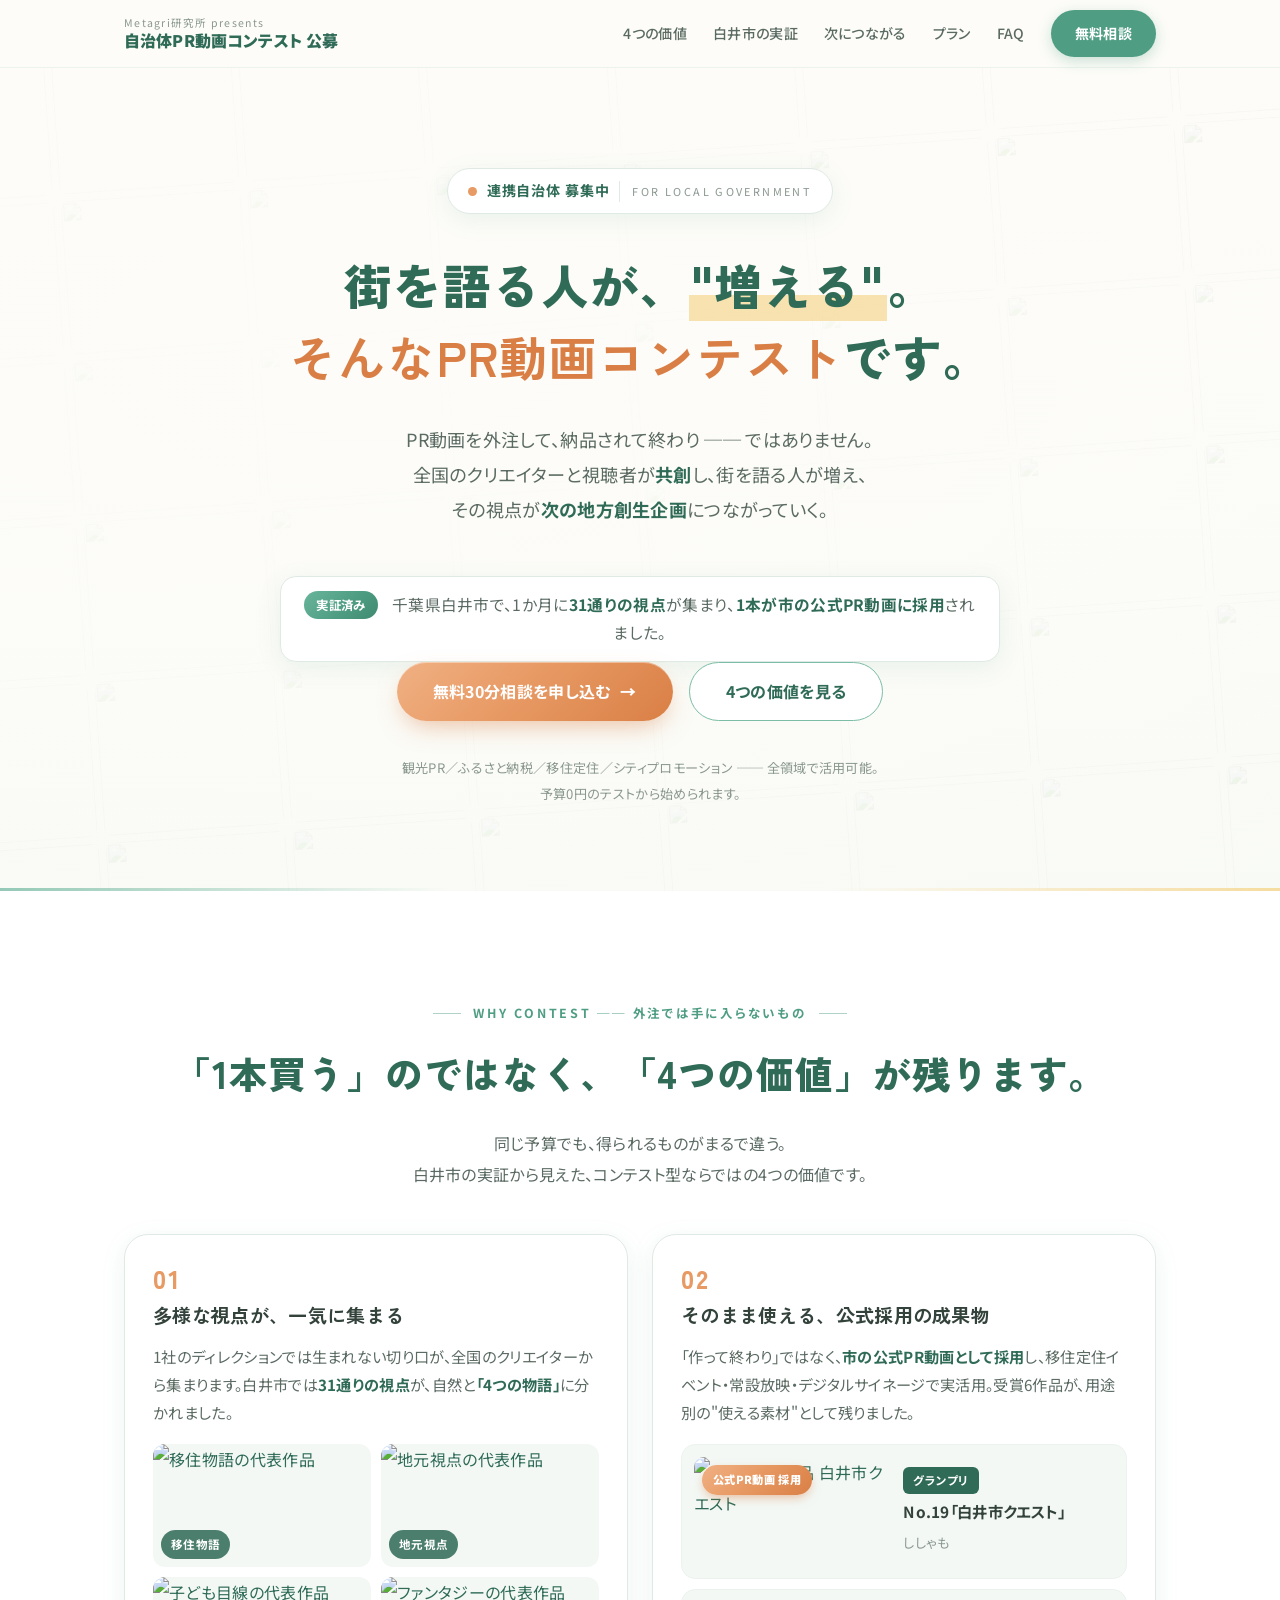
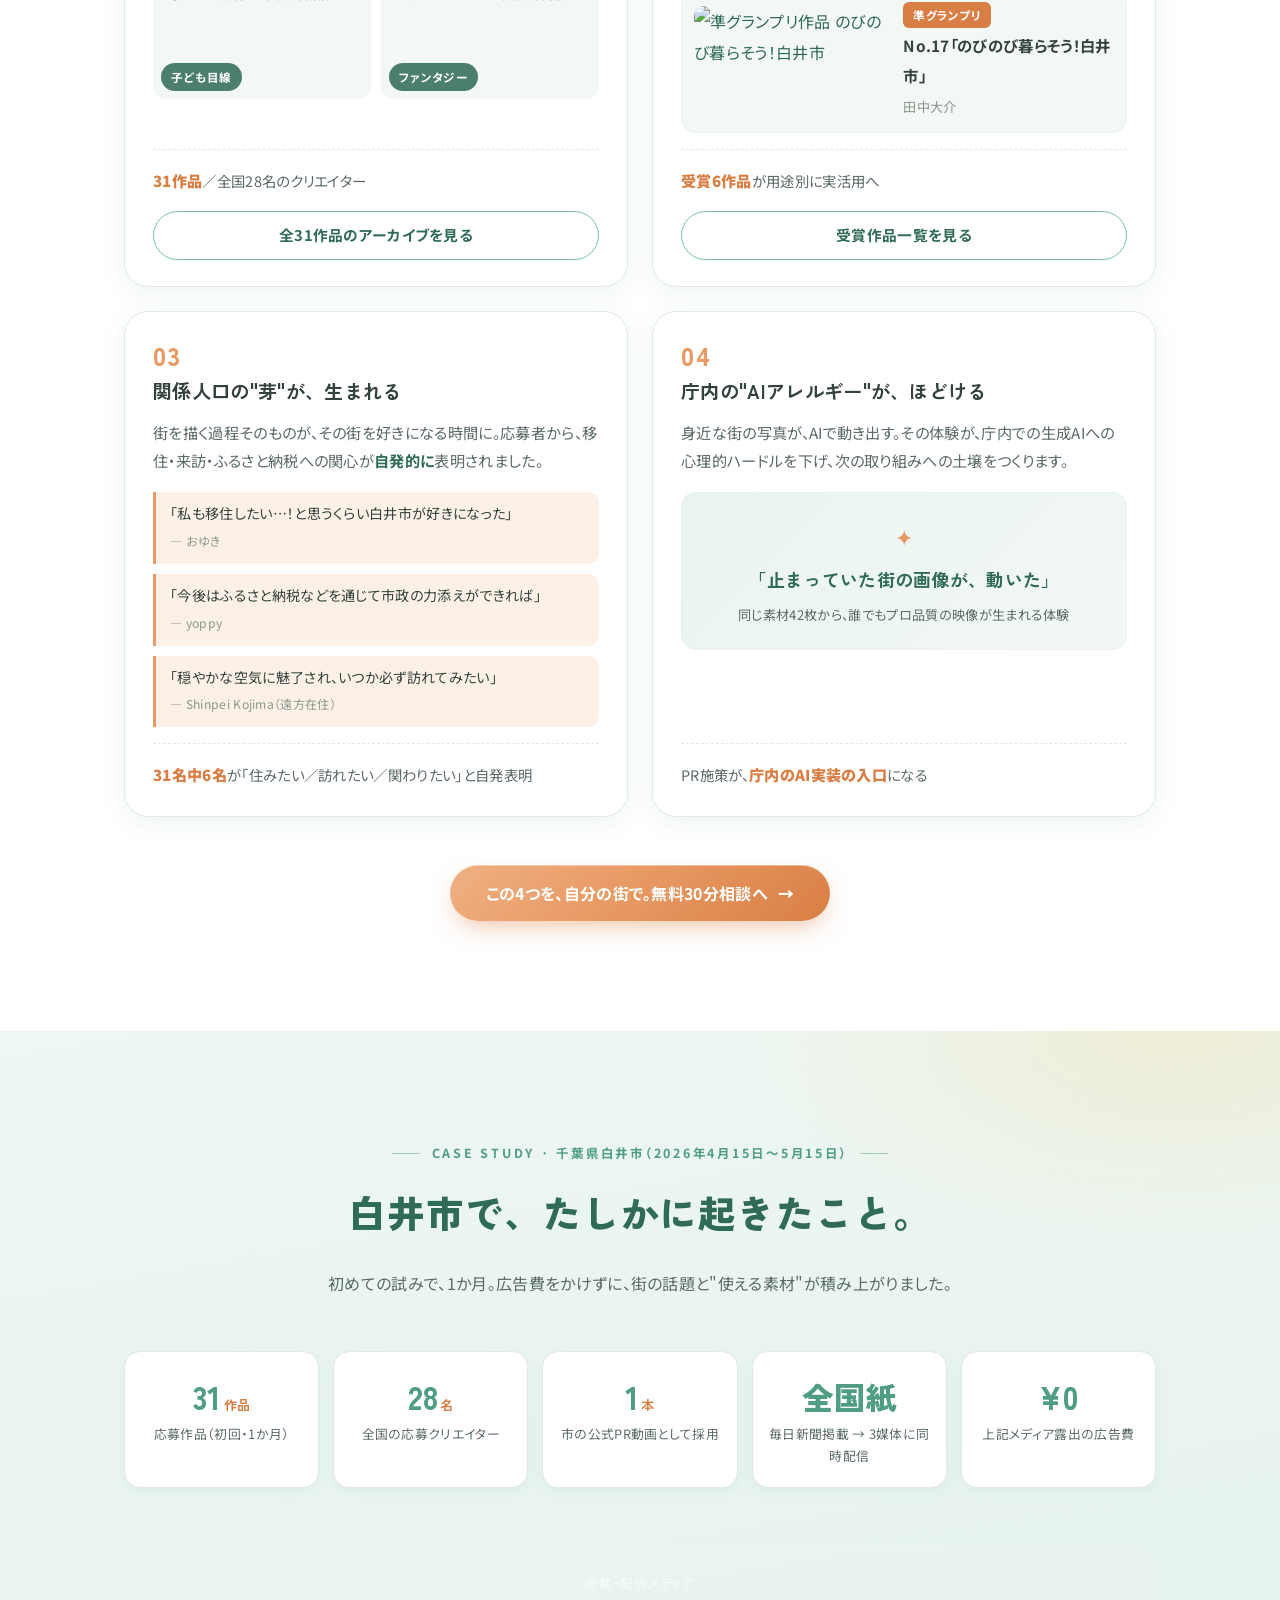
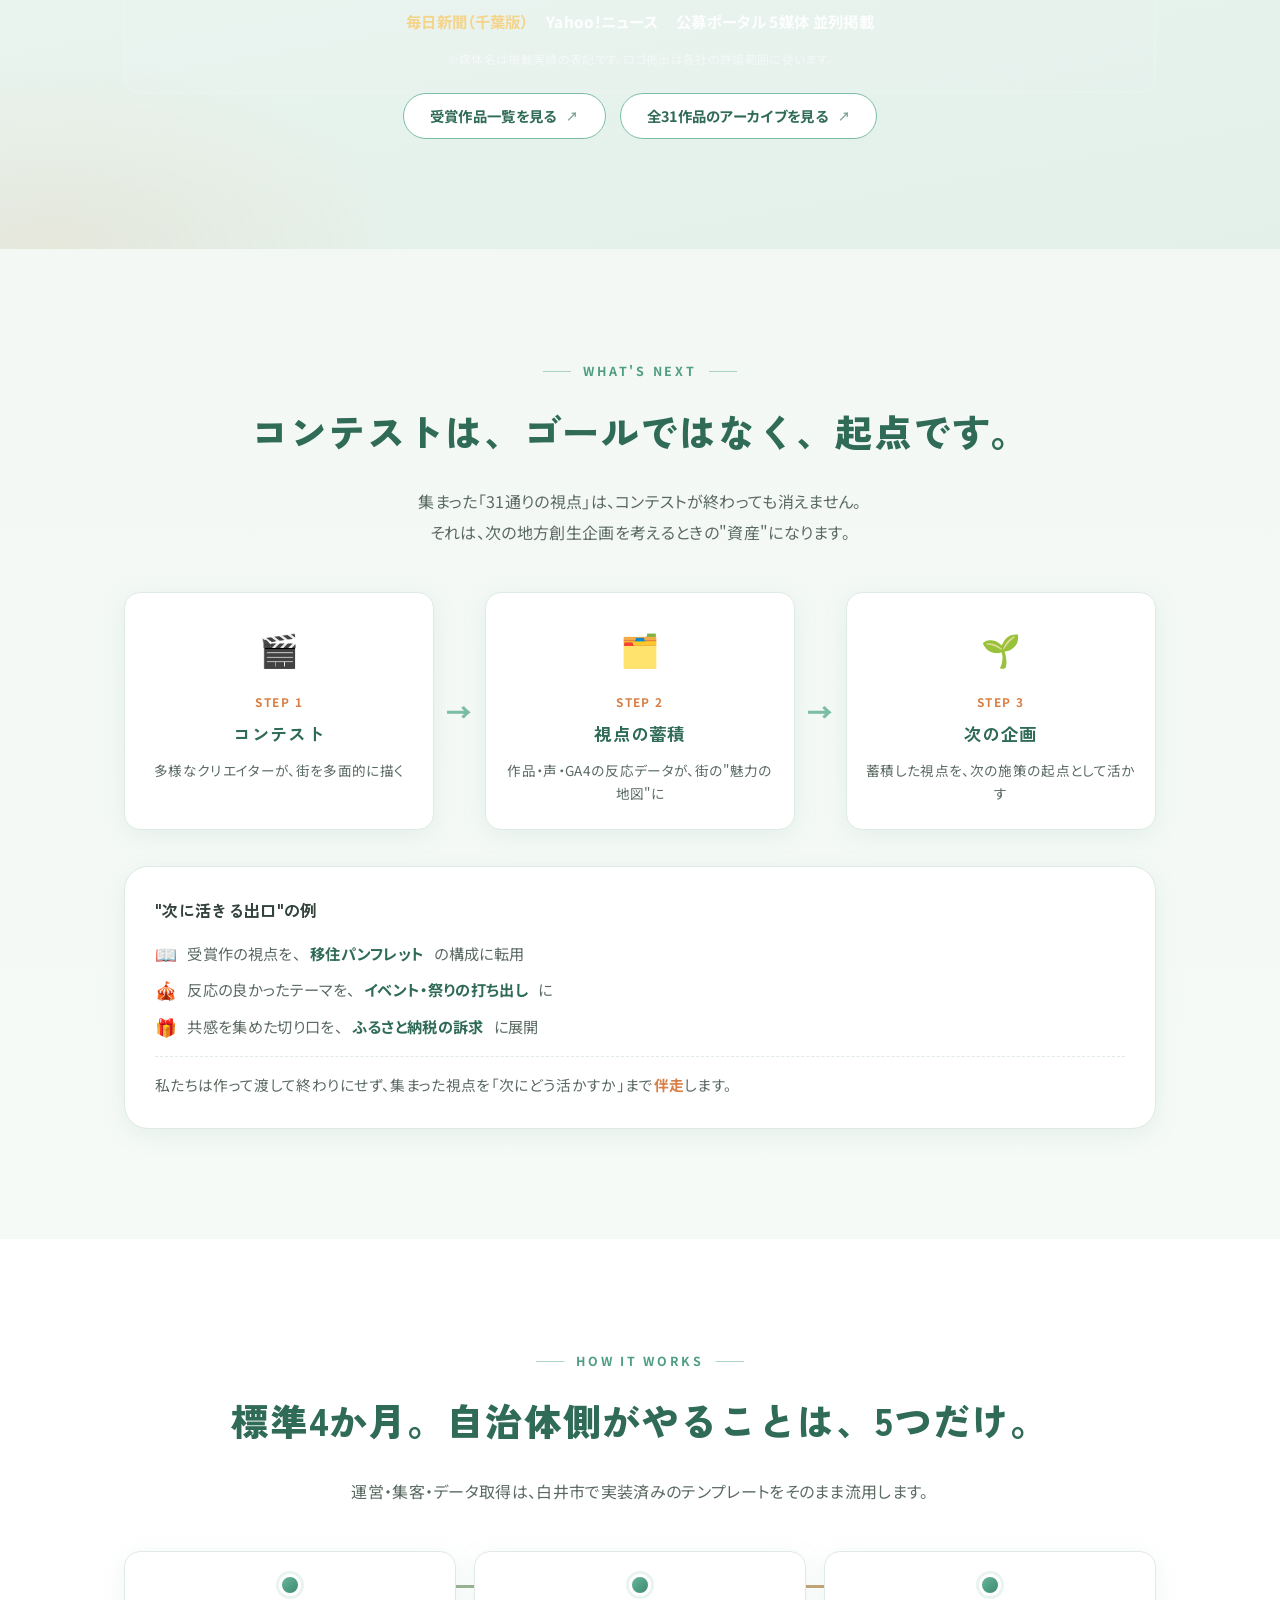
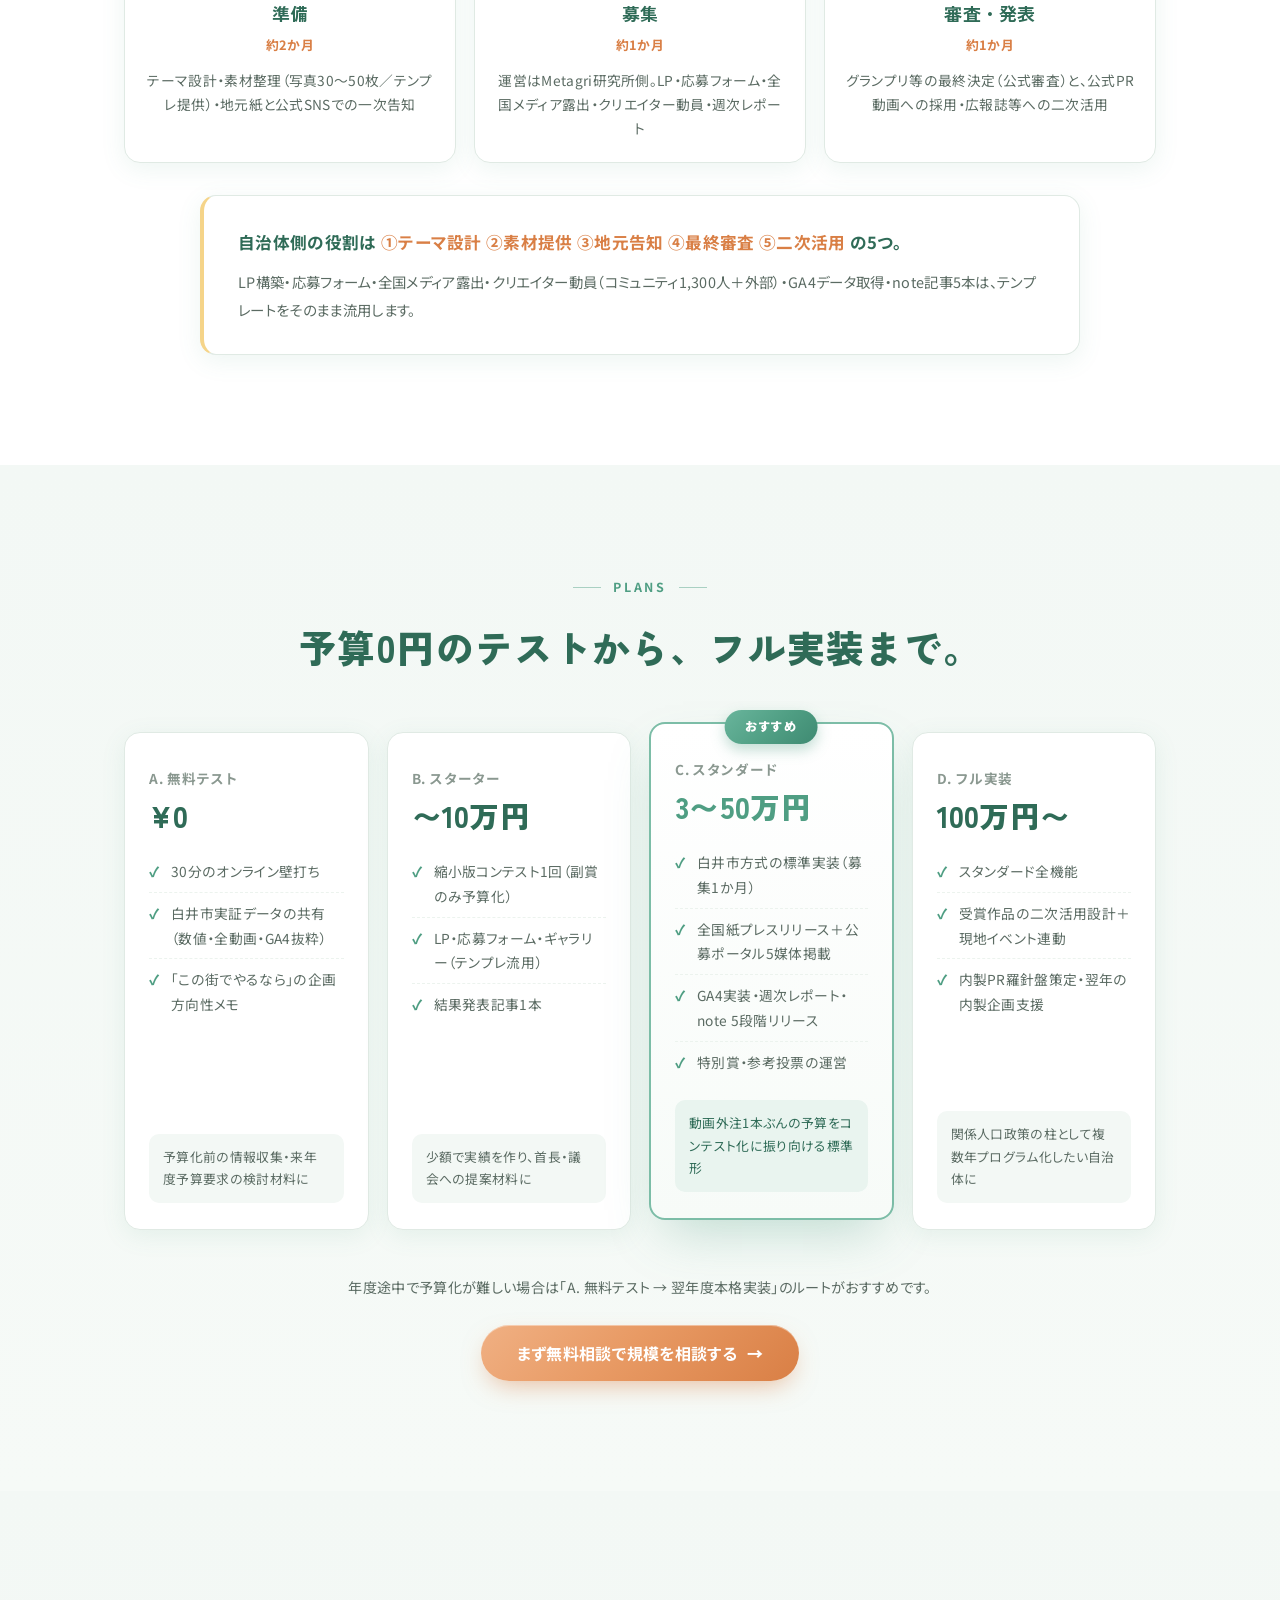
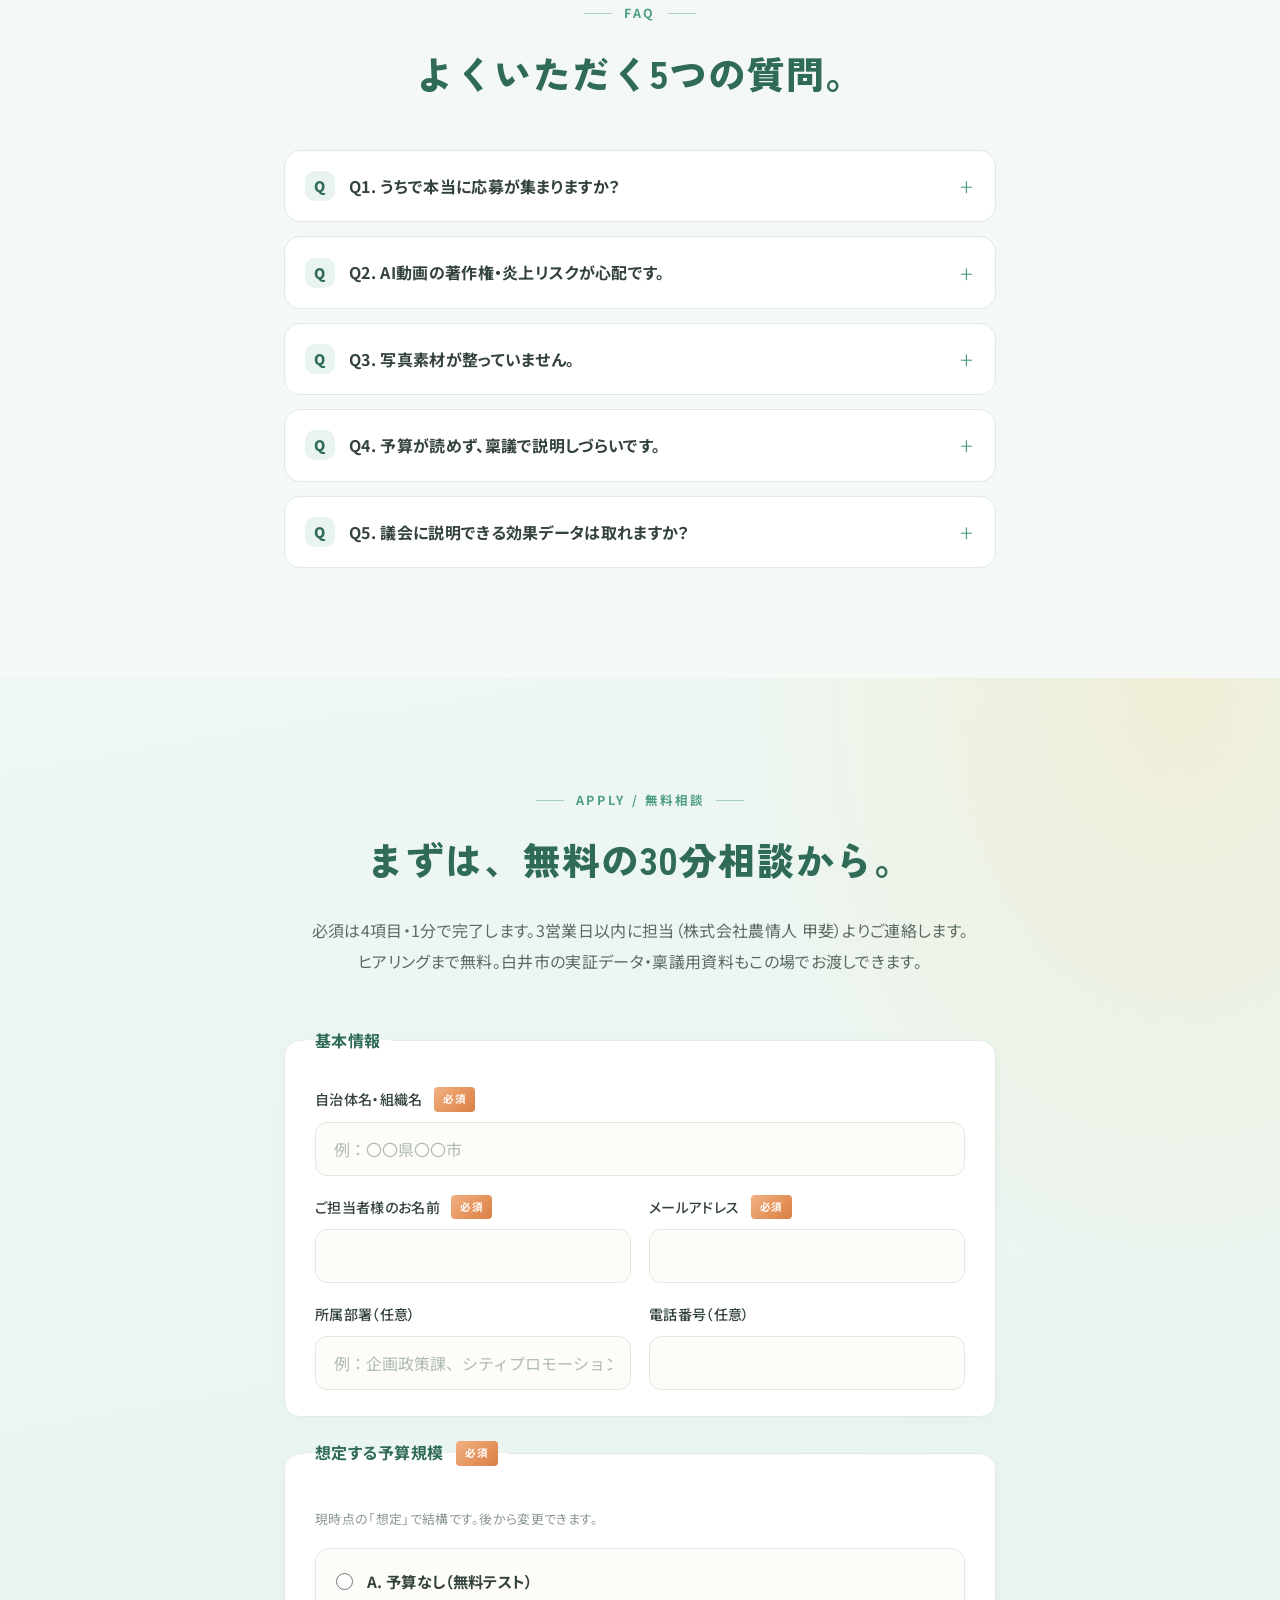
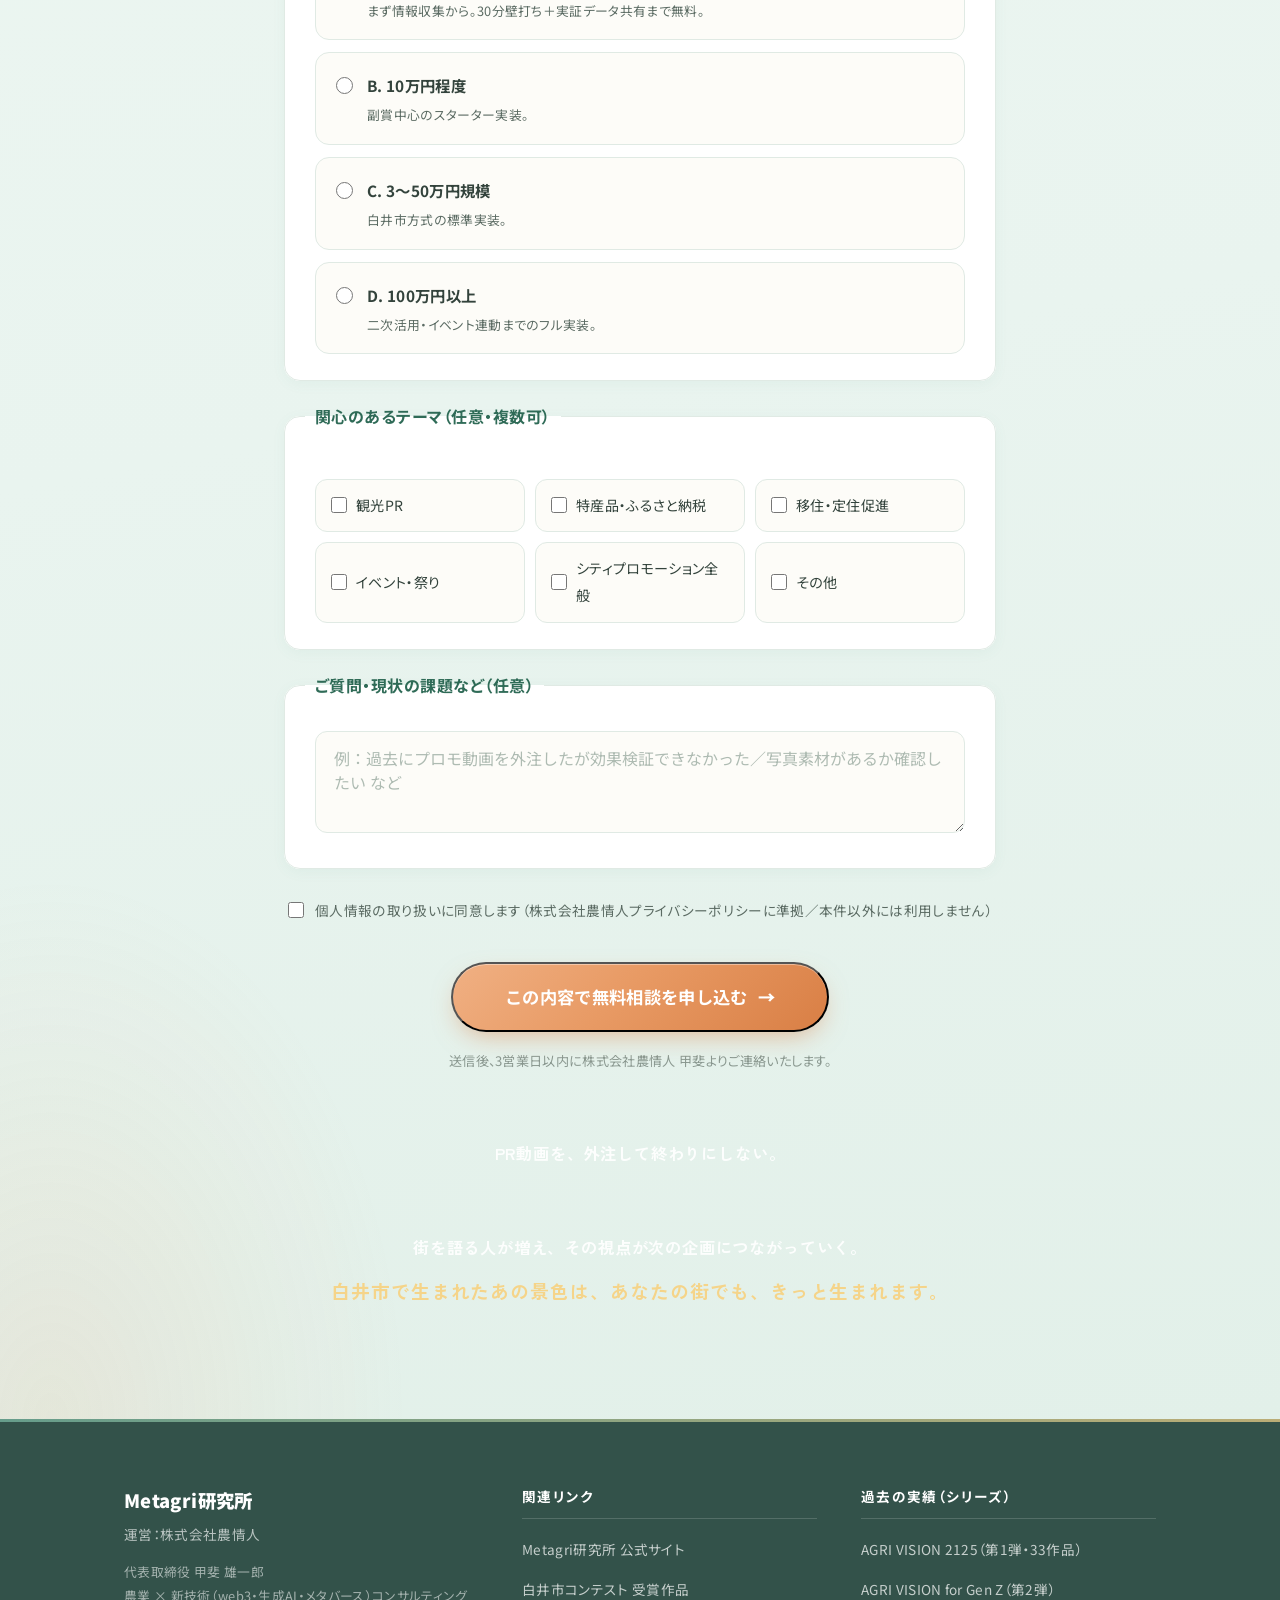
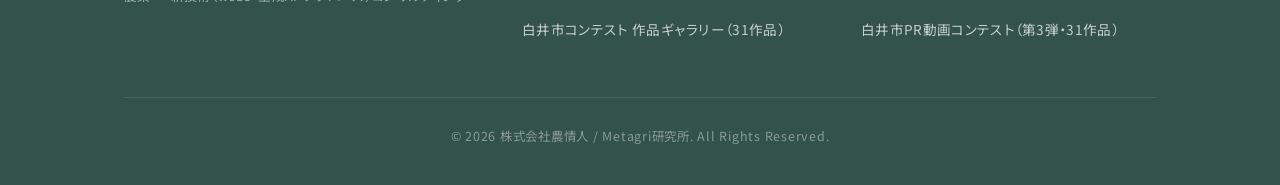
==== commit ebc9433e: "アップデート" ====
--- a/index_b.html
+++ b/index_b.html
@@ -83,7 +83,7 @@
 
     <p class="hero__proof">
       <span class="hero__proof-mark">実証済み</span>
-      千葉県白井市で、1か月に<strong>31通りのまなざし</strong>が集まり、<strong>1本が市の公式PR動画に採用</strong>されました。
+      千葉県白井市で、1か月に<strong>31通りの視点</strong>が集まり、<strong>1本が市の公式PR動画に採用</strong>されました。
     </p>
 
     <div class="hero__cta">
@@ -114,7 +114,7 @@
         <p class="value-card__no">01</p>
         <h3 class="value-card__title">多様な視点が、一気に集まる</h3>
         <p class="value-card__body">
-          1社のディレクションでは生まれない切り口が、全国のクリエイターから集まります。白井市では31作品が、自然と<strong>「4つの物語」</strong>に分かれました。
+          1社のディレクションでは生まれない切り口が、全国のクリエイターから集まります。白井市では<strong>31通りの視点</strong>が、自然と<strong>「4つの物語」</strong>に分かれました。
         </p>
         <div class="value-card__thumbs" aria-label="4つの物語の代表作品">
           <a class="vthumb" href="https://www.youtube.com/watch?v=BWNOij_828o" target="_blank" rel="noopener noreferrer" data-cta="value-thumb">
@@ -135,6 +135,9 @@
           </a>
         </div>
         <p class="value-card__metric"><strong>31作品</strong>／全国28名のクリエイター</p>
+        <div class="value-card__action">
+          <a class="btn btn--ghost" href="https://shiroi-pr-video-contest.metagri-labo.com/gallery" target="_blank" rel="noopener noreferrer" data-cta="value-archive">全31作品のアーカイブを見る</a>
+        </div>
       </article>
 
       <!-- ② 公式採用される成果物 -->
@@ -144,18 +147,33 @@
         <p class="value-card__body">
           「作って終わり」ではなく、<strong>市の公式PR動画として採用</strong>し、移住定住イベント・常設放映・デジタルサイネージで実活用。受賞6作品が、用途別の"使える素材"として残りました。
         </p>
-        <a class="value-feature" href="https://www.youtube.com/watch?v=-QzFBNrApH0" target="_blank" rel="noopener noreferrer" data-cta="value-grandprix">
-          <span class="value-feature__thumb">
-            <img loading="lazy" src="https://i.ytimg.com/vi/-QzFBNrApH0/mqdefault.jpg" alt="グランプリ作品 白井市クエスト" />
-            <span class="badge-official">公式PR動画 採用</span>
-          </span>
-          <span class="value-feature__meta">
-            <span class="value-feature__prize">グランプリ</span>
-            <span class="value-feature__name">No.19「白井市クエスト」</span>
-            <span class="value-feature__creator">ししゃも</span>
-          </span>
-        </a>
+        <div class="value-features">
+          <a class="value-feature" href="https://www.youtube.com/watch?v=-QzFBNrApH0" target="_blank" rel="noopener noreferrer" data-cta="value-grandprix">
+            <span class="value-feature__thumb">
+              <img loading="lazy" src="https://i.ytimg.com/vi/-QzFBNrApH0/mqdefault.jpg" alt="グランプリ作品 白井市クエスト" />
+              <span class="badge-official">公式PR動画 採用</span>
+            </span>
+            <span class="value-feature__meta">
+              <span class="value-feature__prize">グランプリ</span>
+              <span class="value-feature__name">No.19「白井市クエスト」</span>
+              <span class="value-feature__creator">ししゃも</span>
+            </span>
+          </a>
+          <a class="value-feature" href="https://www.youtube.com/watch?v=oWqKbm8wnNE" target="_blank" rel="noopener noreferrer" data-cta="value-semigrandprix">
+            <span class="value-feature__thumb">
+              <img loading="lazy" src="https://i.ytimg.com/vi/oWqKbm8wnNE/mqdefault.jpg" alt="準グランプリ作品 のびのび暮らそう！白井市" />
+            </span>
+            <span class="value-feature__meta">
+              <span class="value-feature__prize value-feature__prize--semi">準グランプリ</span>
+              <span class="value-feature__name">No.17「のびのび暮らそう！白井市」</span>
+              <span class="value-feature__creator">田中大介</span>
+            </span>
+          </a>
+        </div>
         <p class="value-card__metric"><strong>受賞6作品</strong>が用途別に実活用へ</p>
+        <div class="value-card__action">
+          <a class="btn btn--ghost" href="https://shiroi-pr-video-contest.metagri-labo.com/awards" target="_blank" rel="noopener noreferrer" data-cta="value-awards">受賞作品一覧を見る</a>
+        </div>
       </article>
 
       <!-- ③ 関係人口の芽 -->
@@ -223,9 +241,8 @@
     </div>
 
     <div class="case__links">
-      <a href="https://shiroi-pr-video-contest.metagri-labo.com/awards" target="_blank" rel="noopener noreferrer" class="btn btn--ghost-light" data-cta="case-awards">受賞作品ページを見る</a>
-      <a href="https://shiroi-pr-video-contest.metagri-labo.com/gallery" target="_blank" rel="noopener noreferrer" class="btn btn--ghost-light" data-cta="case-gallery">31作品のギャラリーを見る</a>
-      <a href="https://note.com/noujoujin/n/n3f6edd912ef4" target="_blank" rel="noopener noreferrer" class="btn btn--ghost-light" data-cta="case-note">審査の裏側noteを読む</a>
+      <a href="https://shiroi-pr-video-contest.metagri-labo.com/awards" target="_blank" rel="noopener noreferrer" class="btn btn--ghost-light" data-cta="case-awards">受賞作品一覧を見る</a>
+      <a href="https://shiroi-pr-video-contest.metagri-labo.com/gallery" target="_blank" rel="noopener noreferrer" class="btn btn--ghost-light" data-cta="case-gallery">全31作品のアーカイブを見る</a>
     </div>
   </div>
 </section>
@@ -236,7 +253,7 @@
     <p class="section__eyebrow">WHAT'S NEXT</p>
     <h2 class="section__title">コンテストは、<br class="sp-only" />ゴールではなく、起点です。</h2>
     <p class="section__lead">
-      集まった「31通りのまなざし」は、コンテストが終わっても消えません。<br />
+      集まった「31通りの視点」は、コンテストが終わっても消えません。<br />
       それは、次の地方創生企画を考えるときの"資産"になります。
     </p>
 
@@ -378,85 +395,6 @@
   </div>
 </section>
 
-<!-- ===== S7 費用対効果＋稟議サポート ===== -->
-<section id="compare" class="section section--white">
-  <div class="container">
-    <p class="section__eyebrow">COST &amp; VALUE</p>
-    <h2 class="section__title">同じ予算で、<br class="sp-only" />何が"残る"か。</h2>
-    <p class="section__lead">
-      かける費用は近くても、終わったあとに手元に残るものが違います。<br />
-      いつもの施策と同じ目線で、ゆっくり見比べてみてください。
-    </p>
-
-    <div class="compare__wrap">
-      <table class="compare__table">
-        <thead>
-          <tr>
-            <th scope="col">施策</th>
-            <th scope="col">コスト感</th>
-            <th scope="col">"残る"成果物</th>
-            <th scope="col">関係人口効果</th>
-            <th scope="col">効果測定</th>
-          </tr>
-        </thead>
-        <tbody>
-          <tr class="is-hero-row">
-            <th scope="row">白井市方式<br /><span class="compare__small">（動画AI×コンテスト）</span></th>
-            <td>動画外注<strong>1本ぶん</strong></td>
-            <td><strong>動画31本＋メイキング＋全国紙掲載＋公式PR動画1本</strong></td>
-            <td><strong>高</strong>（応募者全員が深接触）</td>
-            <td><strong>GA4＋投票で質的取得</strong></td>
-          </tr>
-          <tr>
-            <th scope="row">動画外注<br /><span class="compare__small">（PR会社・代理店）</span></th>
-            <td>1本 50〜300万円</td>
-            <td>プロ品質1本</td>
-            <td>ほぼ無</td>
-            <td>再生数のみ</td>
-          </tr>
-          <tr>
-            <th scope="row">インフルエンサー施策</th>
-            <td>1人 30〜200万円</td>
-            <td>投稿数本（一過性）</td>
-            <td>一過性</td>
-            <td>エンゲージ数値</td>
-          </tr>
-          <tr>
-            <th scope="row">SNS広告</th>
-            <td>月 10〜100万円〜</td>
-            <td>配信レポート</td>
-            <td>無</td>
-            <td>配信指標</td>
-          </tr>
-          <tr>
-            <th scope="row">動画コンテスト他例<br /><span class="compare__small">（高校生対象等）</span></th>
-            <td>30〜100万円</td>
-            <td>数〜数十本</td>
-            <td>地元住民のみ</td>
-            <td>応募数のみ</td>
-          </tr>
-        </tbody>
-      </table>
-    </div>
-
-    <div class="ringi">
-      <p class="ringi__head">稟議や議会説明も、いっしょに準備します。</p>
-      <div class="ringi__chips" aria-hidden="true">
-        <span class="ringi__chip">比較表</span>
-        <span class="ringi__chip">KPI貢献表</span>
-        <span class="ringi__chip">リスク対応表</span>
-        <span class="ringi__chip">週次GA4報告書</span>
-      </div>
-      <p class="ringi__body">
-        上記の<strong>比較表・KPI貢献表・リスク対応表</strong>を、稟議資料にそのまま転載できる形でお渡しします。
-        実施中は<strong>GA4実測の週次数値報告書</strong>を提出（標準実装）。<br />
-        政策事業費は「動画外注枠」「シティプロモーション枠」「関係人口創出枠」のいずれにも紐付け可能です。
-      </p>
-      <a href="#apply" class="btn btn--primary" data-cta="compare-end">稟議用データを無料相談で受け取る</a>
-    </div>
-  </div>
-</section>
-
 <!-- ===== S8 FAQ ===== -->
 <section id="faq" class="section section--mist">
   <div class="container container--narrow">
@@ -605,7 +543,6 @@
           <li><a href="https://metagri-labo.com/" target="_blank" rel="noopener noreferrer">Metagri研究所 公式サイト</a></li>
           <li><a href="https://shiroi-pr-video-contest.metagri-labo.com/awards" target="_blank" rel="noopener noreferrer">白井市コンテスト 受賞作品</a></li>
           <li><a href="https://shiroi-pr-video-contest.metagri-labo.com/gallery" target="_blank" rel="noopener noreferrer">白井市コンテスト 作品ギャラリー（31作品）</a></li>
-          <li><a href="https://note.com/noujoujin/n/n3f6edd912ef4" target="_blank" rel="noopener noreferrer">審査の裏側note</a></li>
         </ul>
       </div>
       <div class="footer__col">
@@ -624,4 +561,4 @@
 </div>
 <script src="script_b.js" defer></script>
 </body>
-</html>
+</html>
--- a/style_b.css
+++ b/style_b.css
@@ -211,6 +211,15 @@
 }
 .value-feature__name { font-weight: 700; font-size: 0.96rem; color: var(--text); }
 .value-feature__creator { font-size: 0.82rem; color: var(--text-light); }
+.value-feature__prize--semi { background: var(--apricot-2); }
+
+/* GP＋準GP の縦並び */
+.value-features { display: flex; flex-direction: column; gap: 10px; margin-bottom: 16px; }
+.value-features .value-feature { margin-bottom: 0; }
+
+/* カード内アクションボタン */
+.value-card__action { margin-top: 16px; }
+.value-card__action .btn { width: 100%; padding: 13px 24px; font-size: 0.92rem; }
 
 /* ③ 声 */
 .value-card__voices { display: flex; flex-direction: column; gap: 10px; margin-bottom: 16px; }
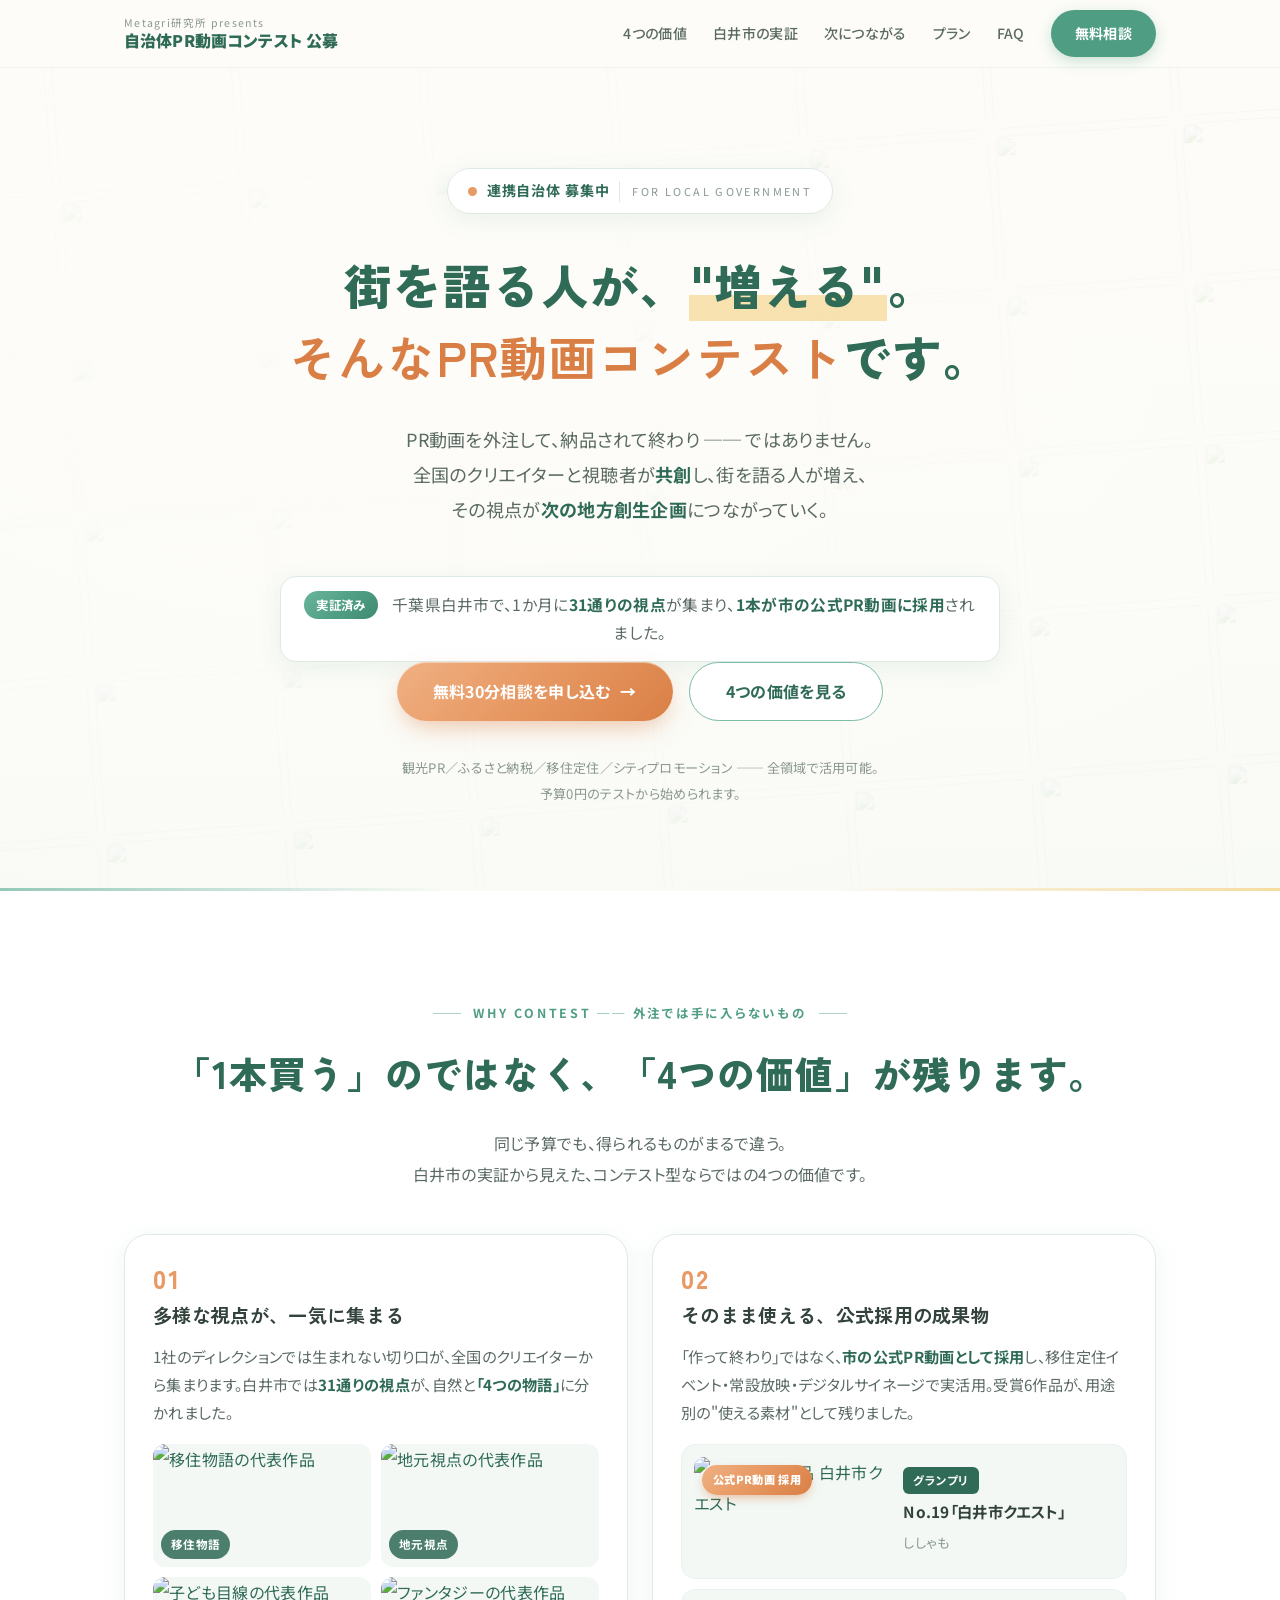
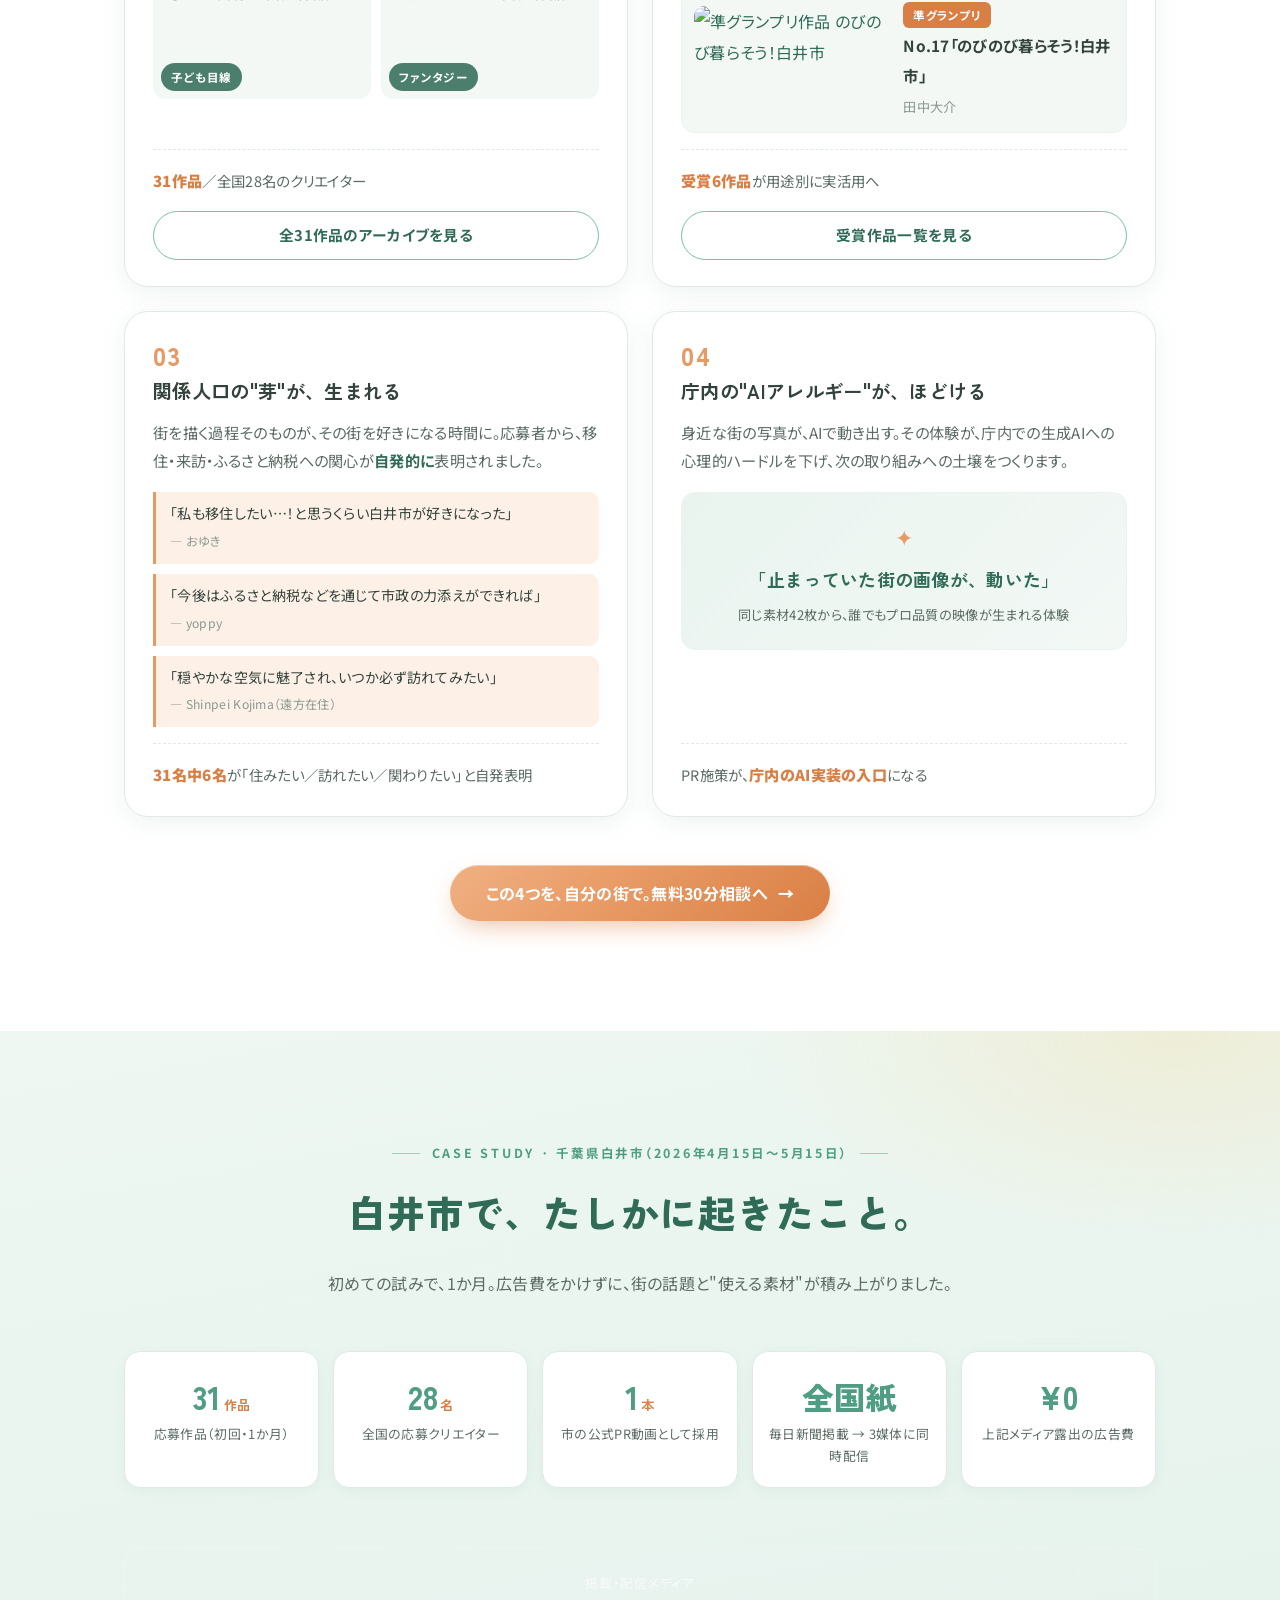
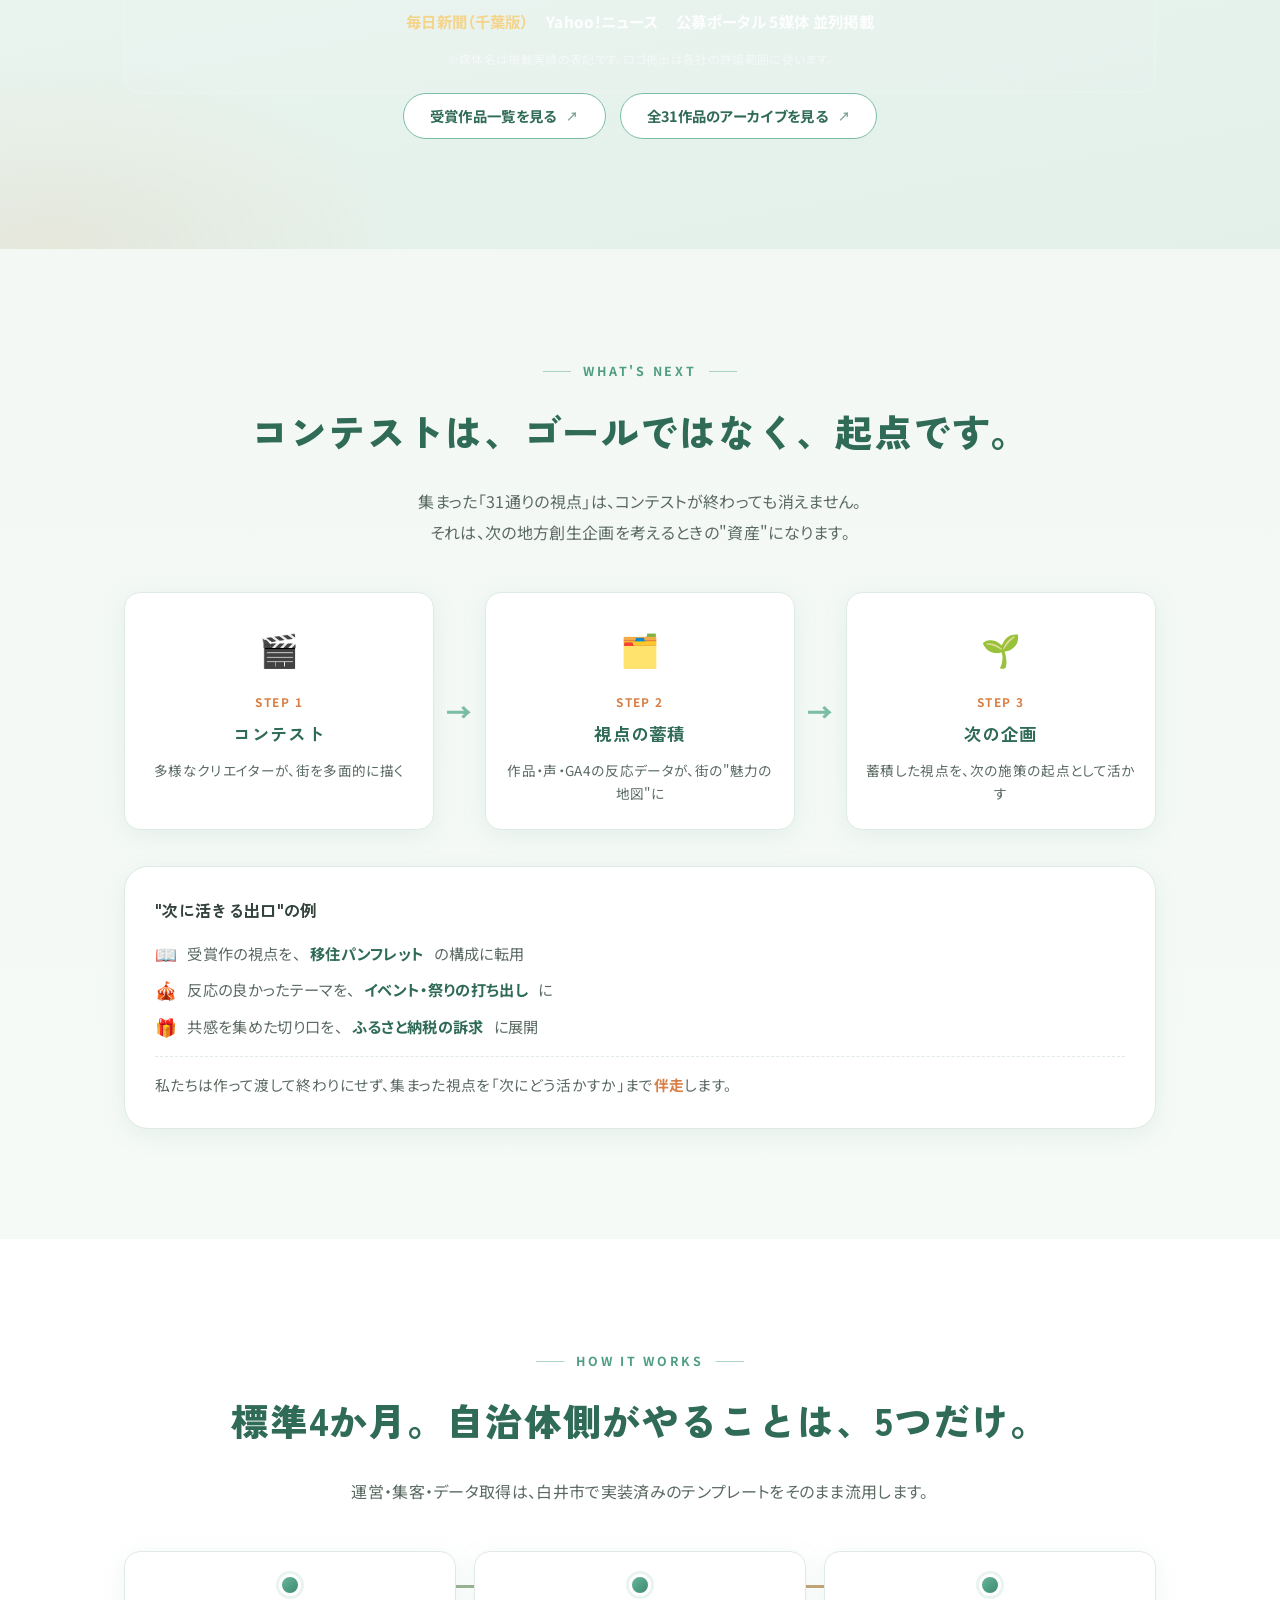
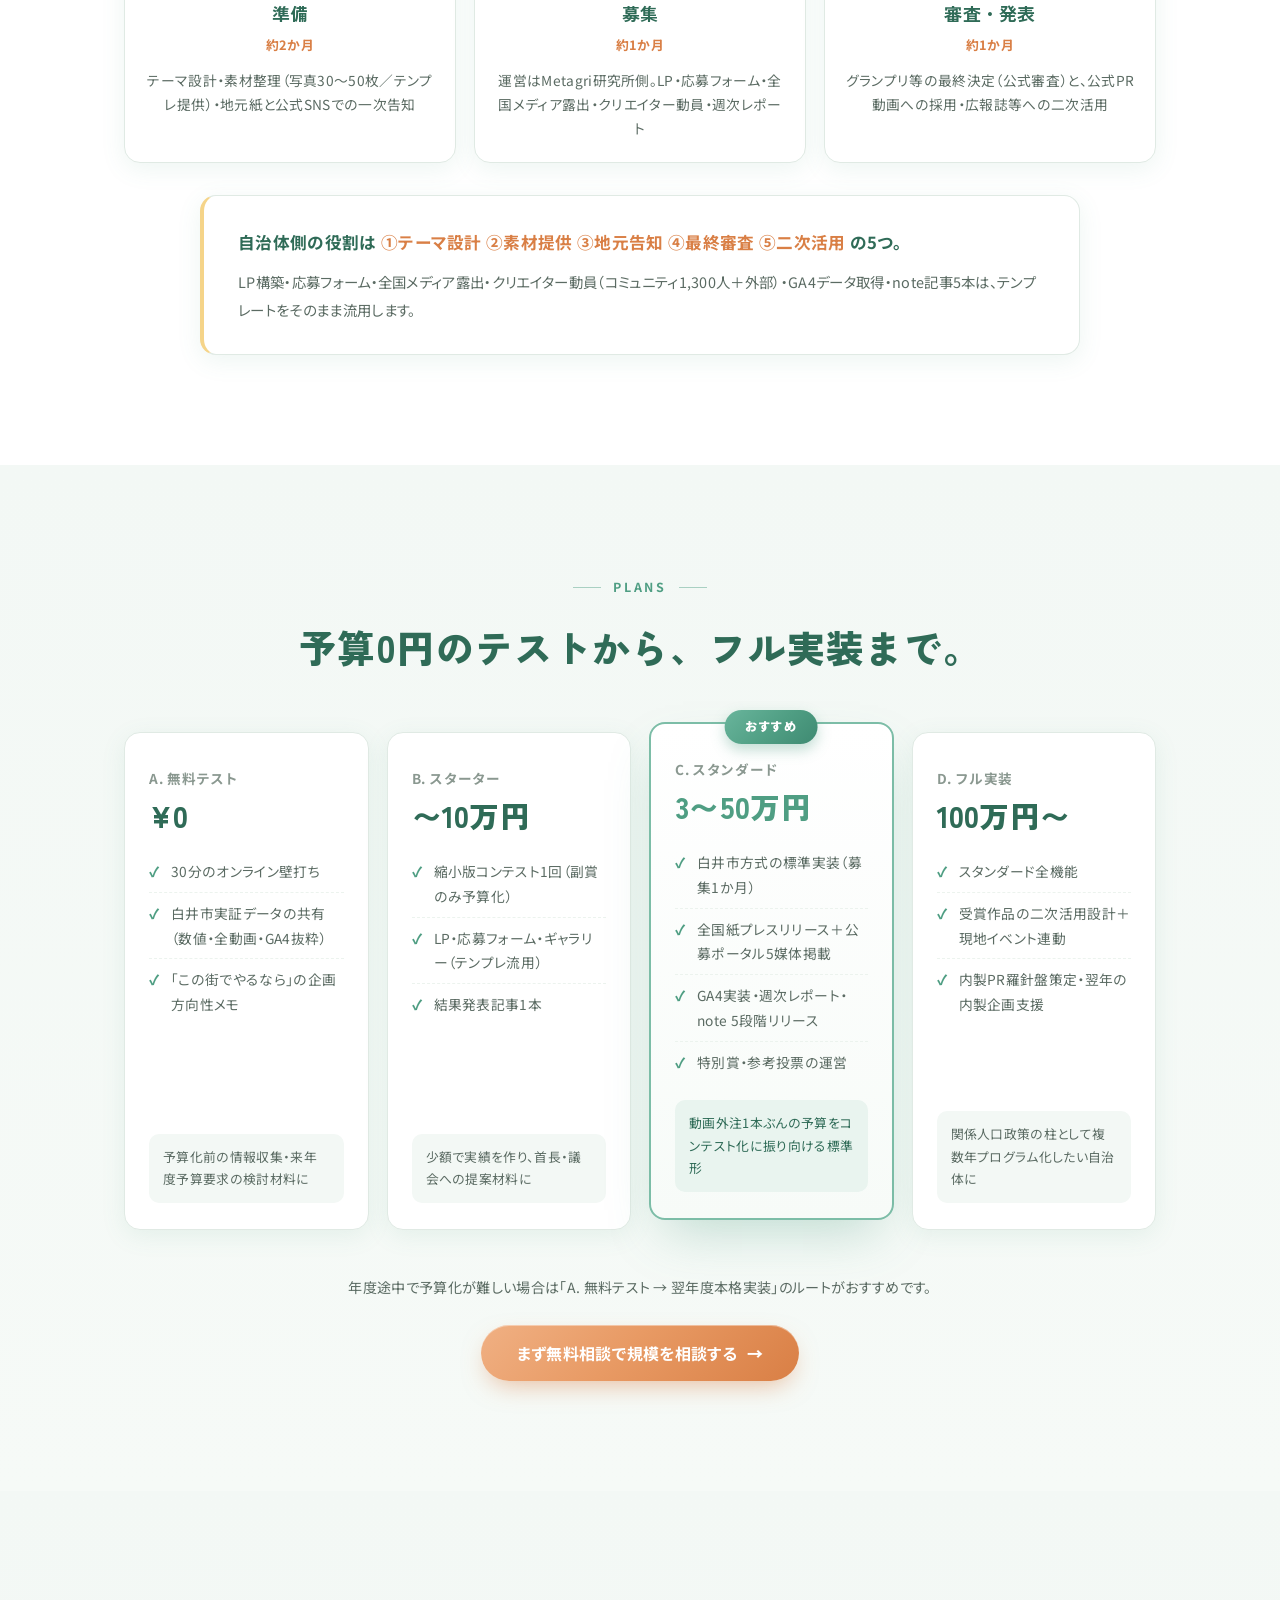
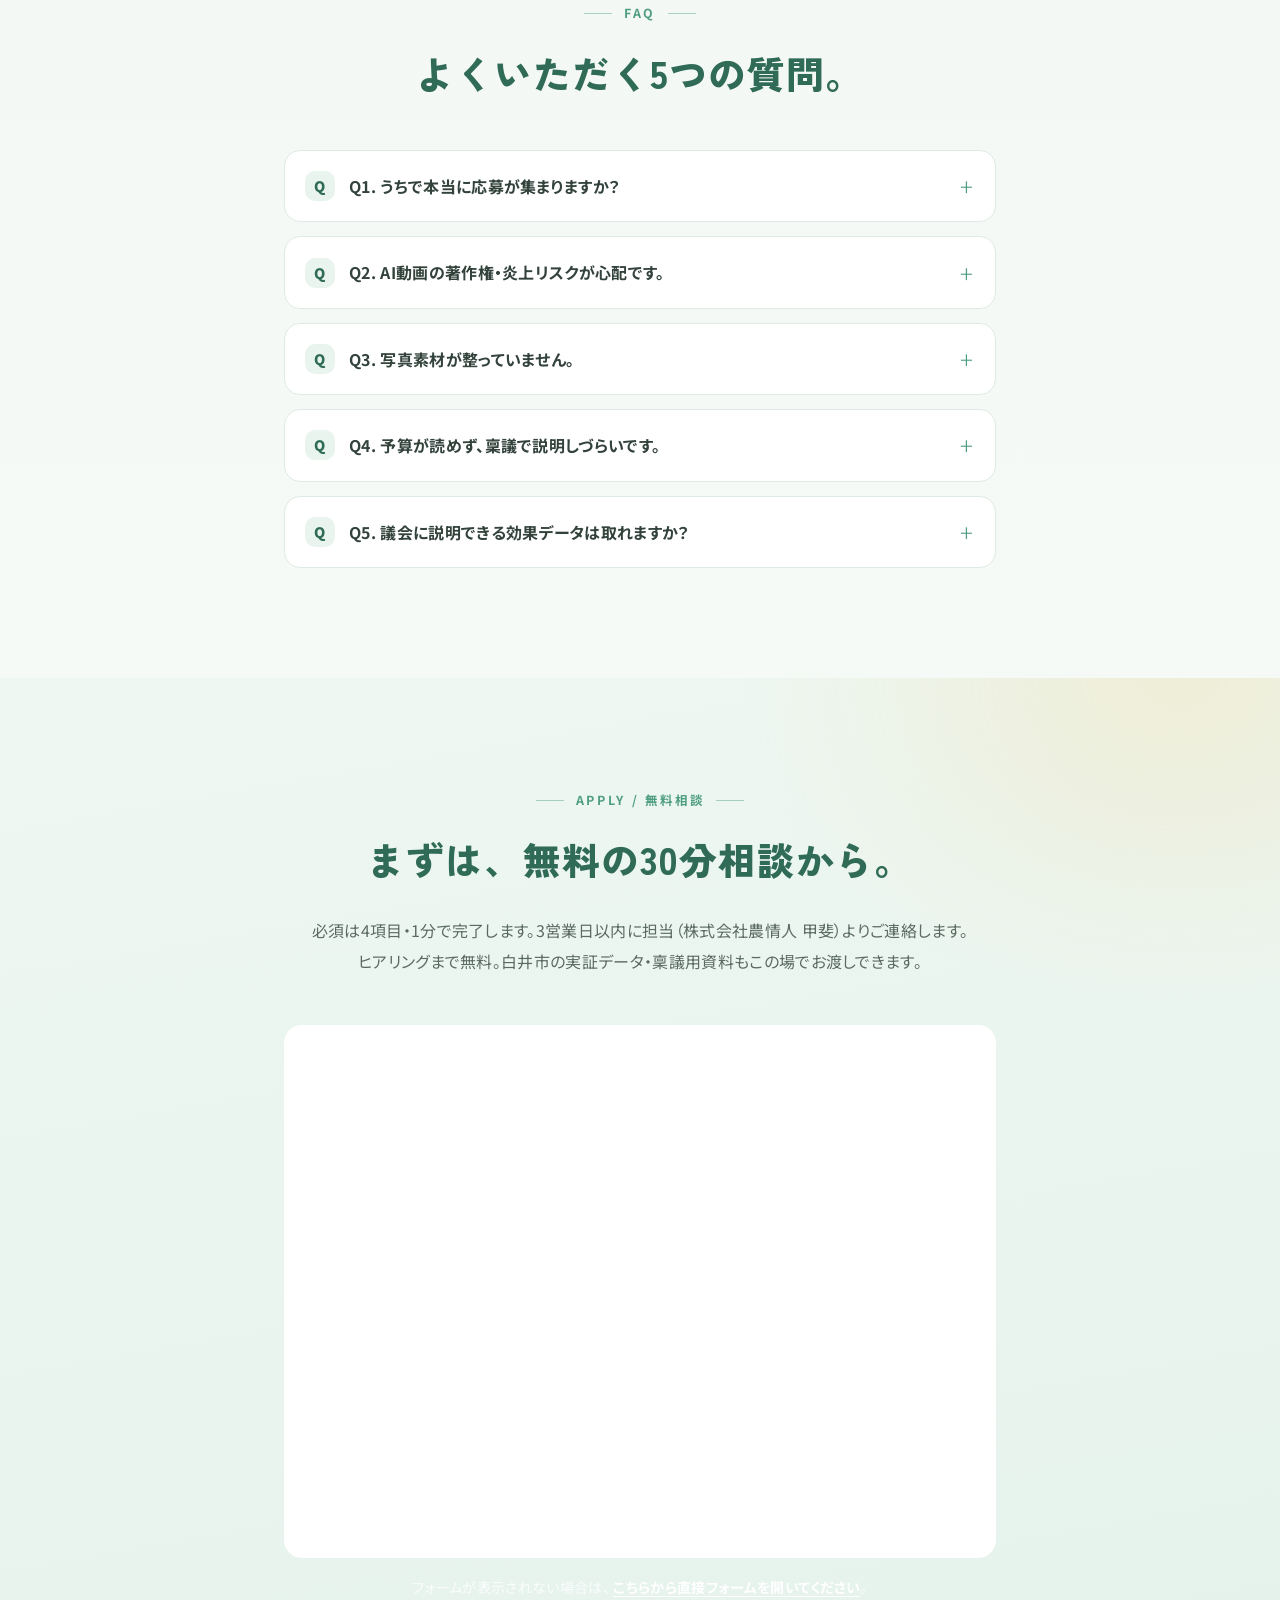
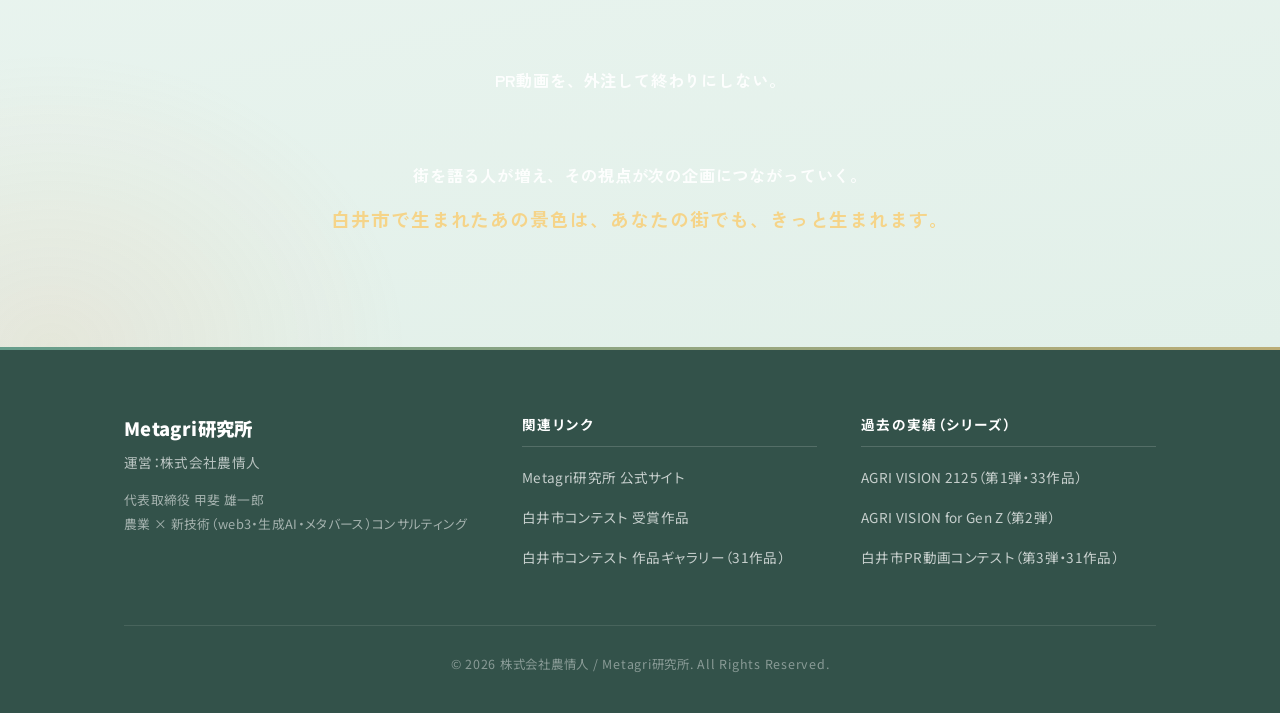
==== commit 516ef870: "申込フォームをAirtableへ差し替え" ====
--- a/index_b.html
+++ b/index_b.html
@@ -8,9 +8,11 @@
 <meta name="description" content="PR動画を外注して終わり、ではない。全国のクリエイターと視聴者が共創し、街を語る人が増え、その視点が次の地方創生企画につながる。千葉県白井市で実証した「白井市方式」を、次の自治体とご一緒します。無料30分相談を受付中。" />
 <meta name="robots" content="index,follow" />
 <meta name="theme-color" content="#4f9e83" />
+<link rel="canonical" href="https://pr-contest-2026.metagri-labo.com/" />
 
 <!-- OGP -->
 <meta property="og:type" content="website" />
+<meta property="og:url" content="https://pr-contest-2026.metagri-labo.com/" />
 <meta property="og:site_name" content="自治体PR動画コンテスト 公募 | Metagri研究所" />
 <meta property="og:locale" content="ja_JP" />
 <meta property="og:title" content="街を語る人が&quot;増える&quot;PR動画コンテスト｜白井市方式を次の自治体へ" />
@@ -29,13 +31,13 @@
 <link rel="stylesheet" href="style_v3.css" />
 <link rel="stylesheet" href="style_b.css" />
 
-<!-- GA4（公開時に測定IDを差し替え） -->
-<script async src="https://www.googletagmanager.com/gtag/js?id=G-XXXXXXXXXX"></script>
+<!-- Google tag (gtag.js) — pr-contest-2026.metagri-labo.com -->
+<script async src="https://www.googletagmanager.com/gtag/js?id=G-RBCJ2E4NP9"></script>
 <script>
   window.dataLayer = window.dataLayer || [];
   function gtag(){dataLayer.push(arguments);}
   gtag('js', new Date());
-  gtag('config', 'G-XXXXXXXXXX', { 'send_page_view': true });
+  gtag('config', 'G-RBCJ2E4NP9');
 </script>
 </head>
 <body data-lp="case-b">
@@ -436,89 +438,21 @@
       ヒアリングまで無料。白井市の実証データ・稟議用資料もこの場でお渡しできます。
     </p>
 
-    <form id="applyForm" class="form" novalidate>
-      <fieldset class="form__set">
-        <legend class="form__legend">基本情報</legend>
-        <div class="form__row">
-          <label for="org" class="form__label">自治体名・組織名 <span class="form__req">必須</span></label>
-          <input type="text" id="org" name="org" class="form__input" placeholder="例：〇〇県〇〇市" required />
-        </div>
-        <div class="form__row form__row--two">
-          <div>
-            <label for="name" class="form__label">ご担当者様のお名前 <span class="form__req">必須</span></label>
-            <input type="text" id="name" name="name" class="form__input" required />
-          </div>
-          <div>
-            <label for="email" class="form__label">メールアドレス <span class="form__req">必須</span></label>
-            <input type="email" id="email" name="email" class="form__input" required />
-          </div>
-        </div>
-        <div class="form__row form__row--two">
-          <div>
-            <label for="dept" class="form__label">所属部署（任意）</label>
-            <input type="text" id="dept" name="dept" class="form__input" placeholder="例：企画政策課、シティプロモーション課" />
-          </div>
-          <div>
-            <label for="tel" class="form__label">電話番号（任意）</label>
-            <input type="tel" id="tel" name="tel" class="form__input" />
-          </div>
-        </div>
-      </fieldset>
-
-      <fieldset class="form__set">
-        <legend class="form__legend">想定する予算規模 <span class="form__req">必須</span></legend>
-        <p class="form__hint form__hint--block">現時点の「想定」で結構です。後から変更できます。</p>
-        <div class="form__radio-list">
-          <label class="form__radio">
-            <input type="radio" name="budget" value="A_予算なしで無料テストしたい" required />
-            <span class="form__radio-body"><span class="form__radio-head"><strong>A. 予算なし（無料テスト）</strong></span><span class="form__radio-desc">まず情報収集から。30分壁打ち＋実証データ共有まで無料。</span></span>
-          </label>
-          <label class="form__radio">
-            <input type="radio" name="budget" value="B_10万円程度の副賞を準備できる" />
-            <span class="form__radio-body"><span class="form__radio-head"><strong>B. 10万円程度</strong></span><span class="form__radio-desc">副賞中心のスターター実装。</span></span>
-          </label>
-          <label class="form__radio">
-            <input type="radio" name="budget" value="C_3-50万円規模の広報予算が取れる" />
-            <span class="form__radio-body"><span class="form__radio-head"><strong>C. 3〜50万円規模</strong></span><span class="form__radio-desc">白井市方式の標準実装。</span></span>
-          </label>
-          <label class="form__radio">
-            <input type="radio" name="budget" value="D_100万円以上の予算を組める" />
-            <span class="form__radio-body"><span class="form__radio-head"><strong>D. 100万円以上</strong></span><span class="form__radio-desc">二次活用・イベント連動までのフル実装。</span></span>
-          </label>
-        </div>
-      </fieldset>
-
-      <fieldset class="form__set">
-        <legend class="form__legend">関心のあるテーマ（任意・複数可）</legend>
-        <div class="form__check-grid">
-          <label class="form__check"><input type="checkbox" name="theme" value="観光PR" /><span>観光PR</span></label>
-          <label class="form__check"><input type="checkbox" name="theme" value="特産品・ふるさと納税" /><span>特産品・ふるさと納税</span></label>
-          <label class="form__check"><input type="checkbox" name="theme" value="移住・定住促進" /><span>移住・定住促進</span></label>
-          <label class="form__check"><input type="checkbox" name="theme" value="イベント・祭り" /><span>イベント・祭り</span></label>
-          <label class="form__check"><input type="checkbox" name="theme" value="シティプロモーション全般" /><span>シティプロモーション全般</span></label>
-          <label class="form__check"><input type="checkbox" name="theme" value="その他" /><span>その他</span></label>
-        </div>
-      </fieldset>
-
-      <fieldset class="form__set">
-        <legend class="form__legend">ご質問・現状の課題など（任意）</legend>
-        <textarea id="other" name="other" class="form__textarea" rows="3" placeholder="例：過去にプロモ動画を外注したが効果検証できなかった／写真素材があるか確認したい など"></textarea>
-      </fieldset>
-
-      <fieldset class="form__set form__set--agree">
-        <label class="form__agree">
-          <input type="checkbox" name="agree" required />
-          <span>個人情報の取り扱いに同意します（株式会社農情人プライバシーポリシーに準拠／本件以外には利用しません）</span>
-        </label>
-      </fieldset>
-
-      <div class="form__submit">
-        <button type="submit" class="btn btn--primary btn--large" data-cta="form-submit">この内容で無料相談を申し込む</button>
-        <p class="form__after">送信後、3営業日以内に株式会社農情人 甲斐よりご連絡いたします。</p>
-      </div>
-
-      <div id="formMessage" class="form__msg" role="status" aria-live="polite"></div>
-    </form>
+    <div class="airtable-form">
+      <iframe
+        class="airtable-embed"
+        src="https://airtable.com/embed/appyryv3siqiT2g4g/pagStx6QndUepg1t6/form"
+        title="自治体PR動画コンテスト 無料相談フォーム"
+        frameborder="0"
+        width="100%"
+        height="533"
+        loading="lazy"
+      ></iframe>
+      <p class="airtable-form__fallback">
+        フォームが表示されない場合は、
+        <a href="https://airtable.com/embed/appyryv3siqiT2g4g/pagStx6QndUepg1t6/form" target="_blank" rel="noopener noreferrer" data-cta="airtable-direct">こちらから直接フォームを開いてください</a>。
+      </p>
+    </div>
 
     <div class="closing">
       <p class="closing__line">PR動画を、外注して終わりにしない。</p>
@@ -561,4 +495,4 @@
 </div>
 <script src="script_b.js" defer></script>
 </body>
-</html>+</html>
--- a/style_b.css
+++ b/style_b.css
@@ -9,6 +9,31 @@
 @media (max-width: 767px) { .pc-only { display: none; } }
 
 .section__cta { text-align: center; margin-top: 48px; }
+
+/* ---------- Airtable 申込フォーム ---------- */
+.airtable-form {
+  margin-top: 48px;
+}
+.airtable-embed {
+  display: block;
+  width: 100%;
+  min-height: 533px;
+  background: #fff;
+  border: 1px solid rgba(255, 255, 255, 0.28);
+  border-radius: 18px;
+}
+.airtable-form__fallback {
+  margin-top: 16px;
+  color: rgba(255, 255, 255, 0.82);
+  font-size: 0.88rem;
+  text-align: center;
+}
+.airtable-form__fallback a {
+  color: #fff;
+  font-weight: 700;
+  text-decoration: underline;
+  text-underline-offset: 3px;
+}
 
 /* =====================================================================
    S1 ヒーロー（受賞サムネ・モザイク背景）
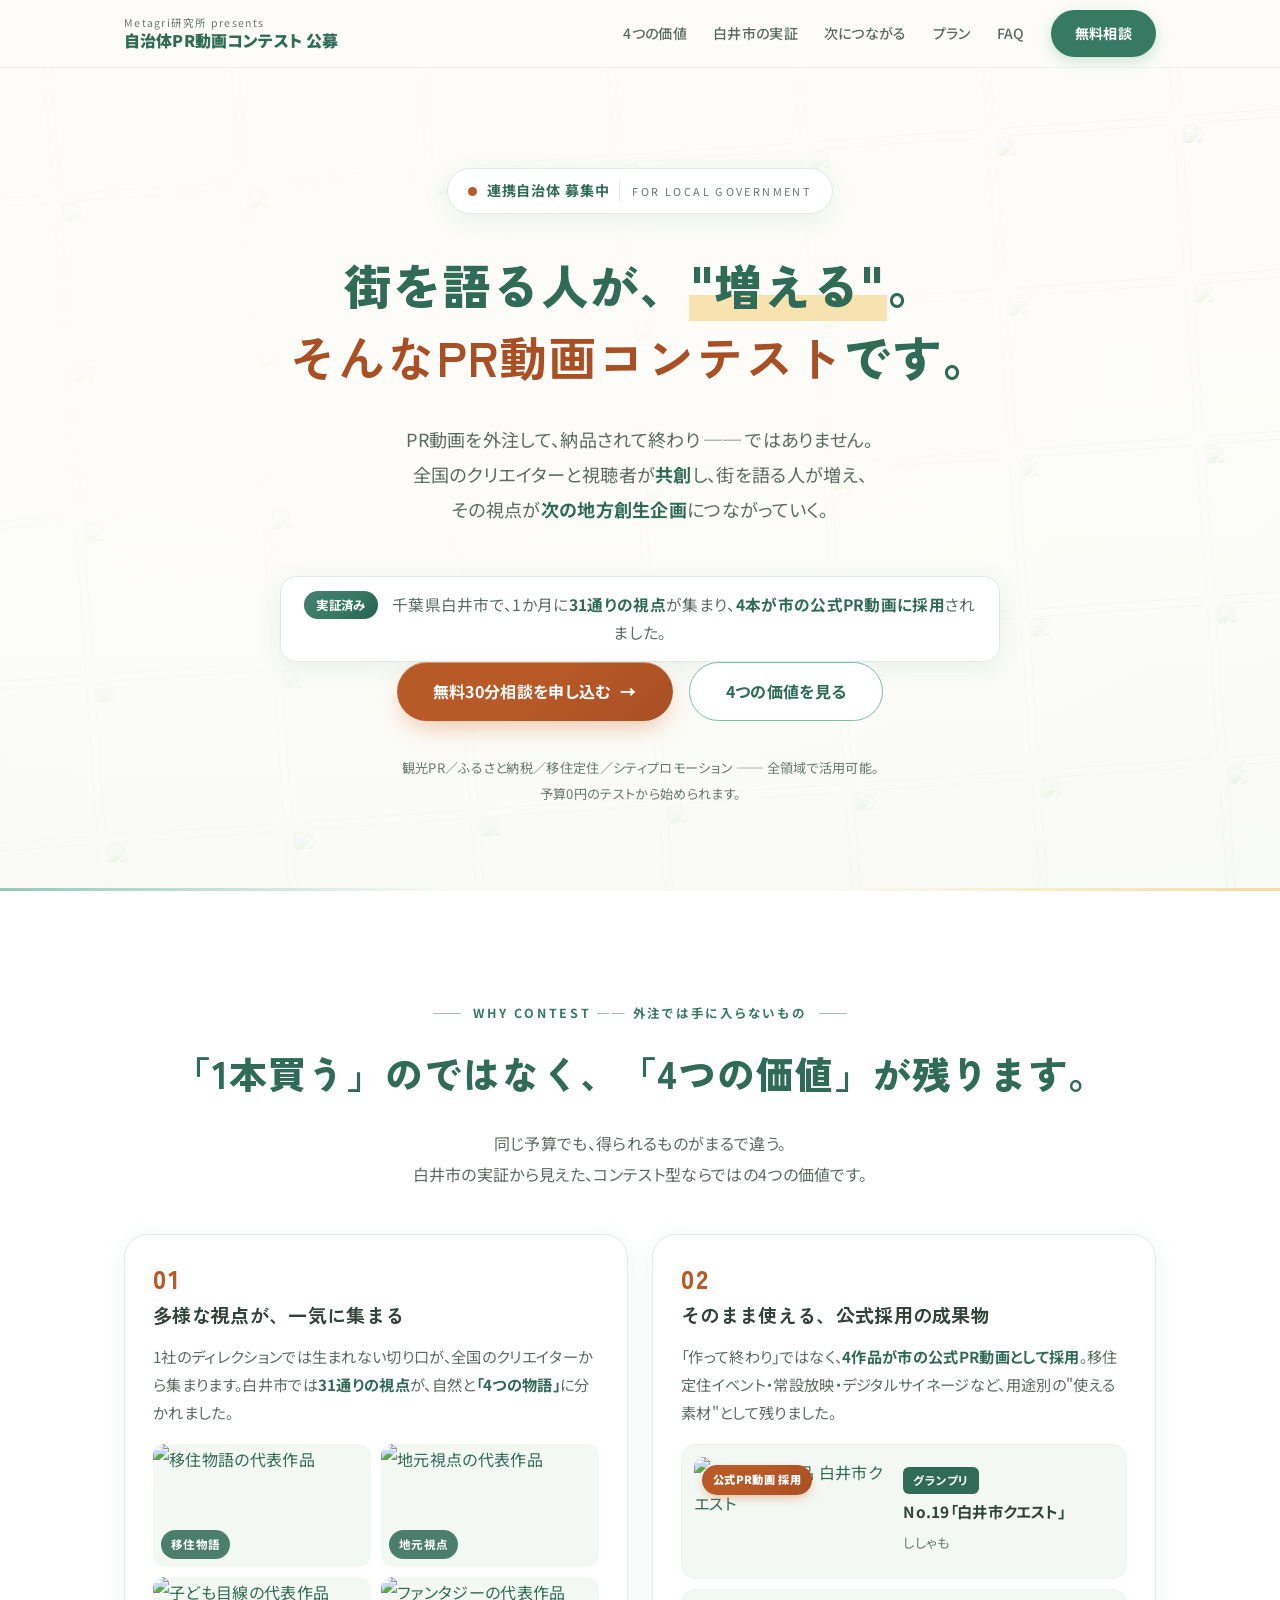
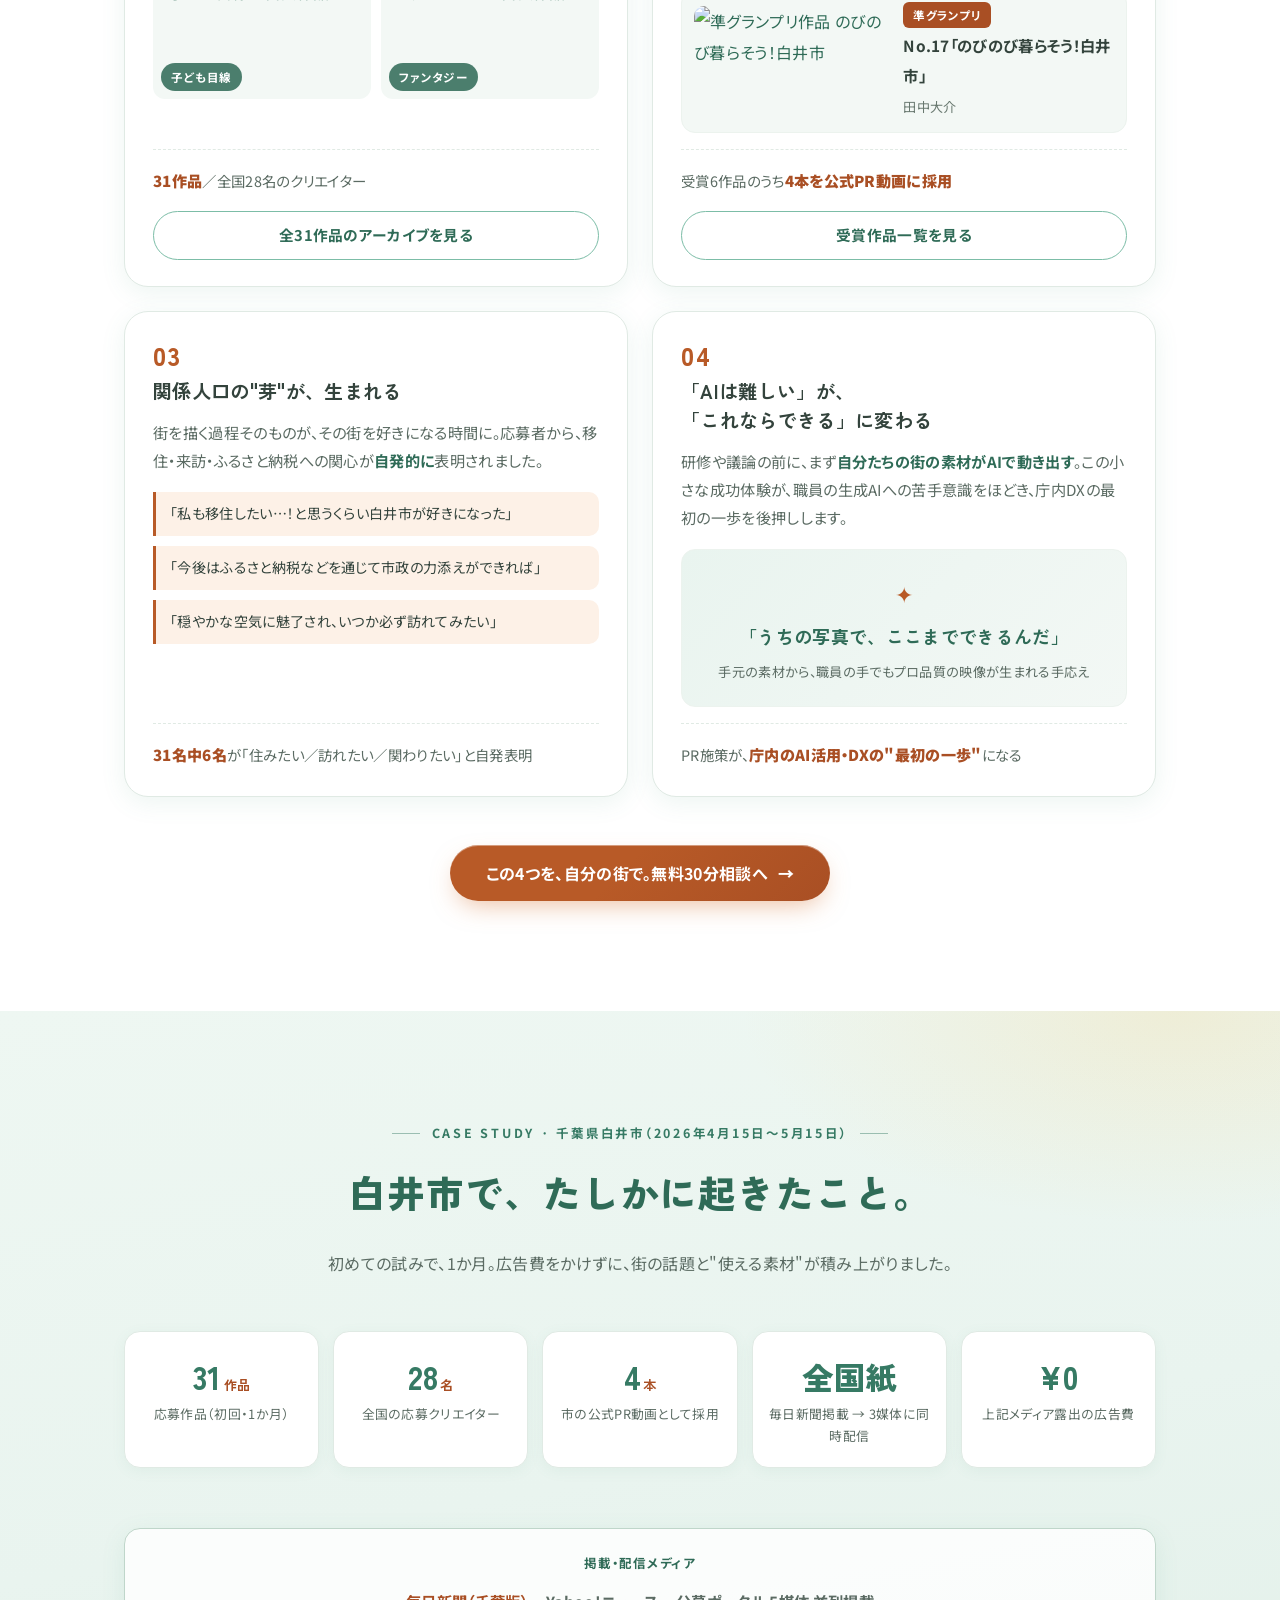
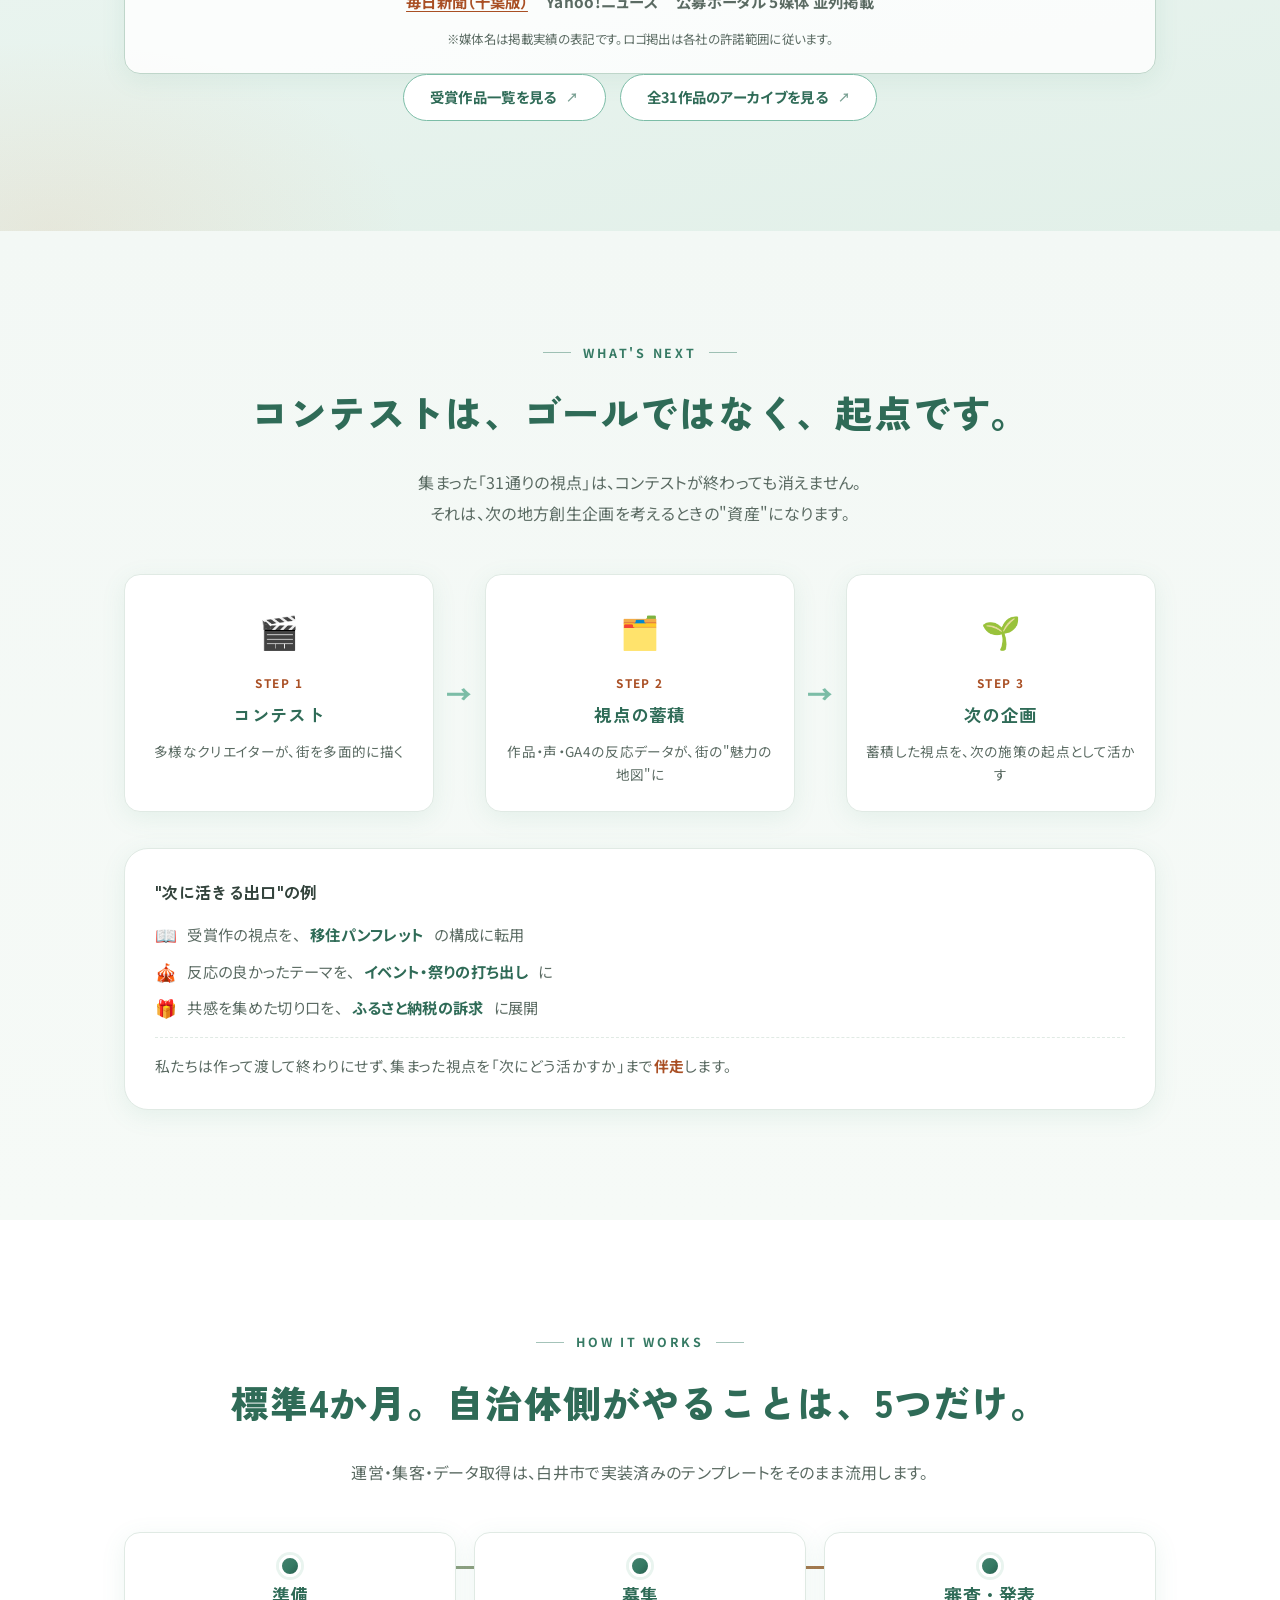
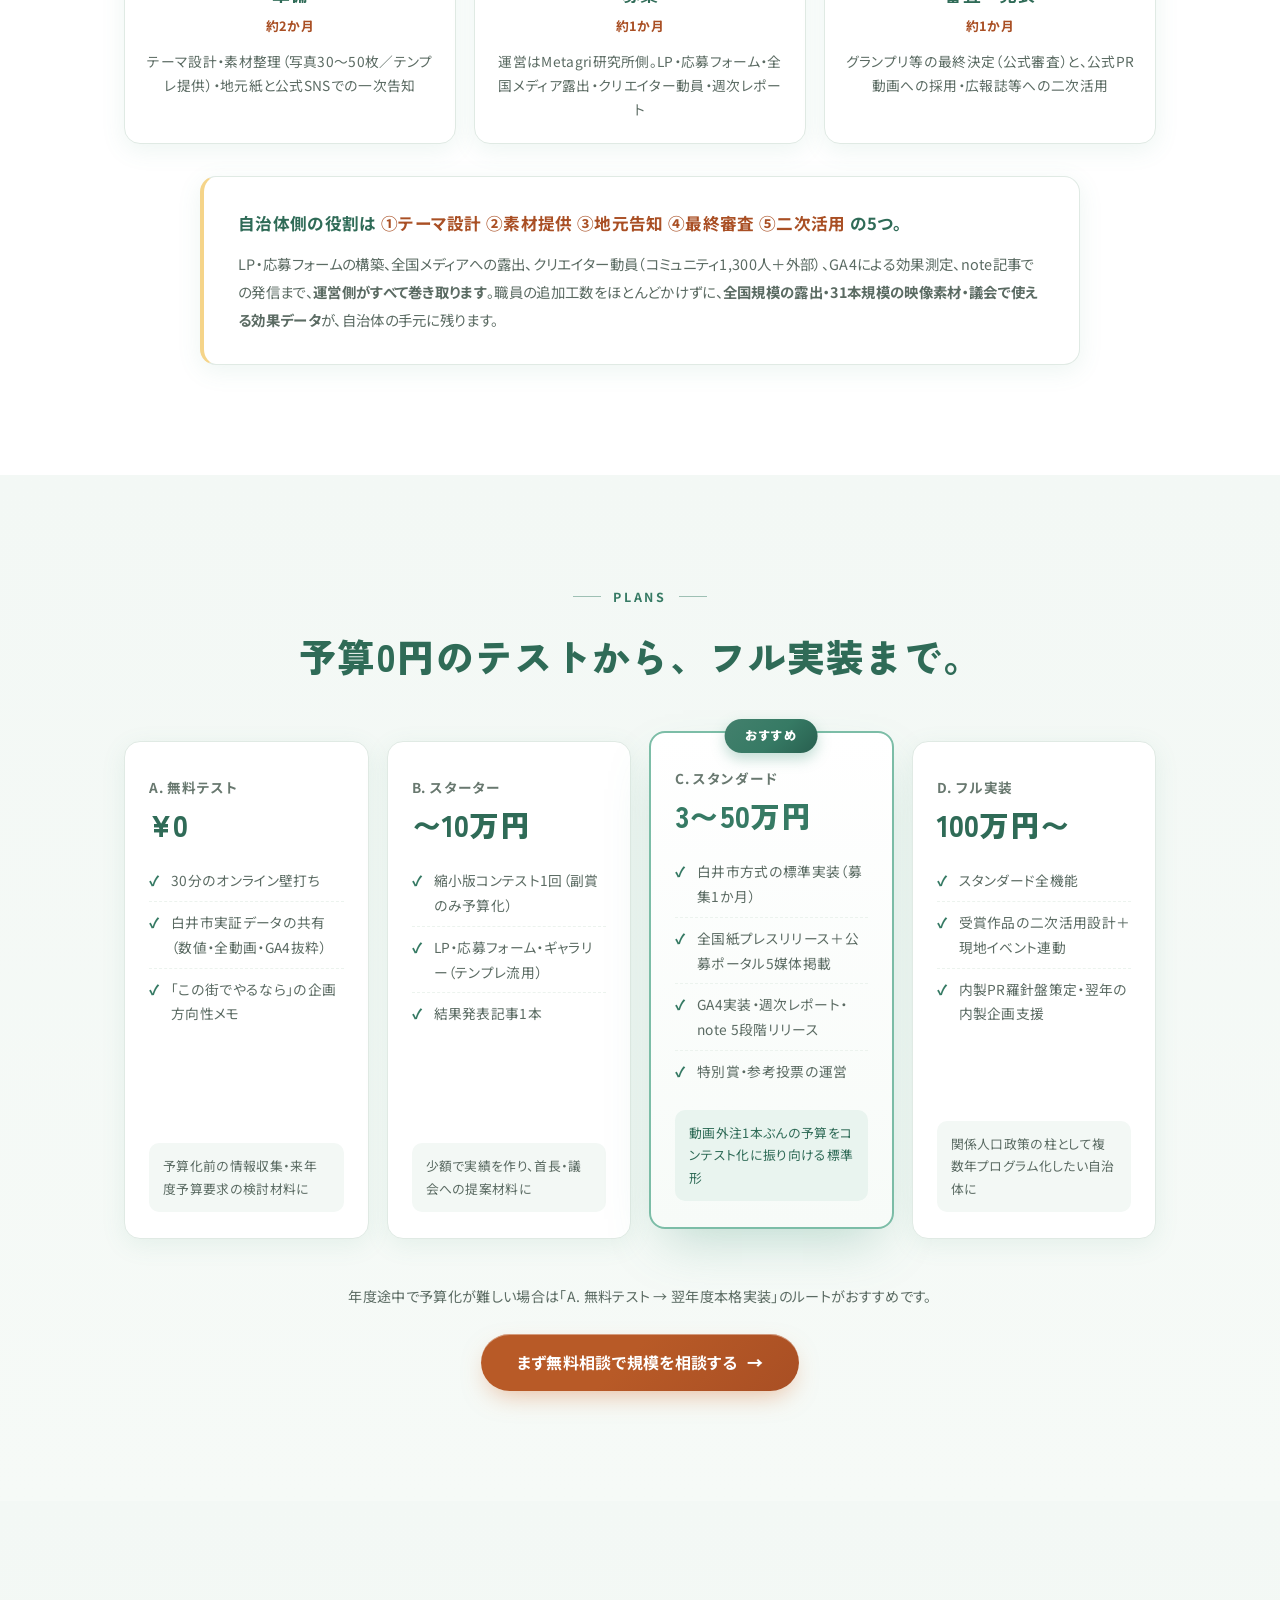
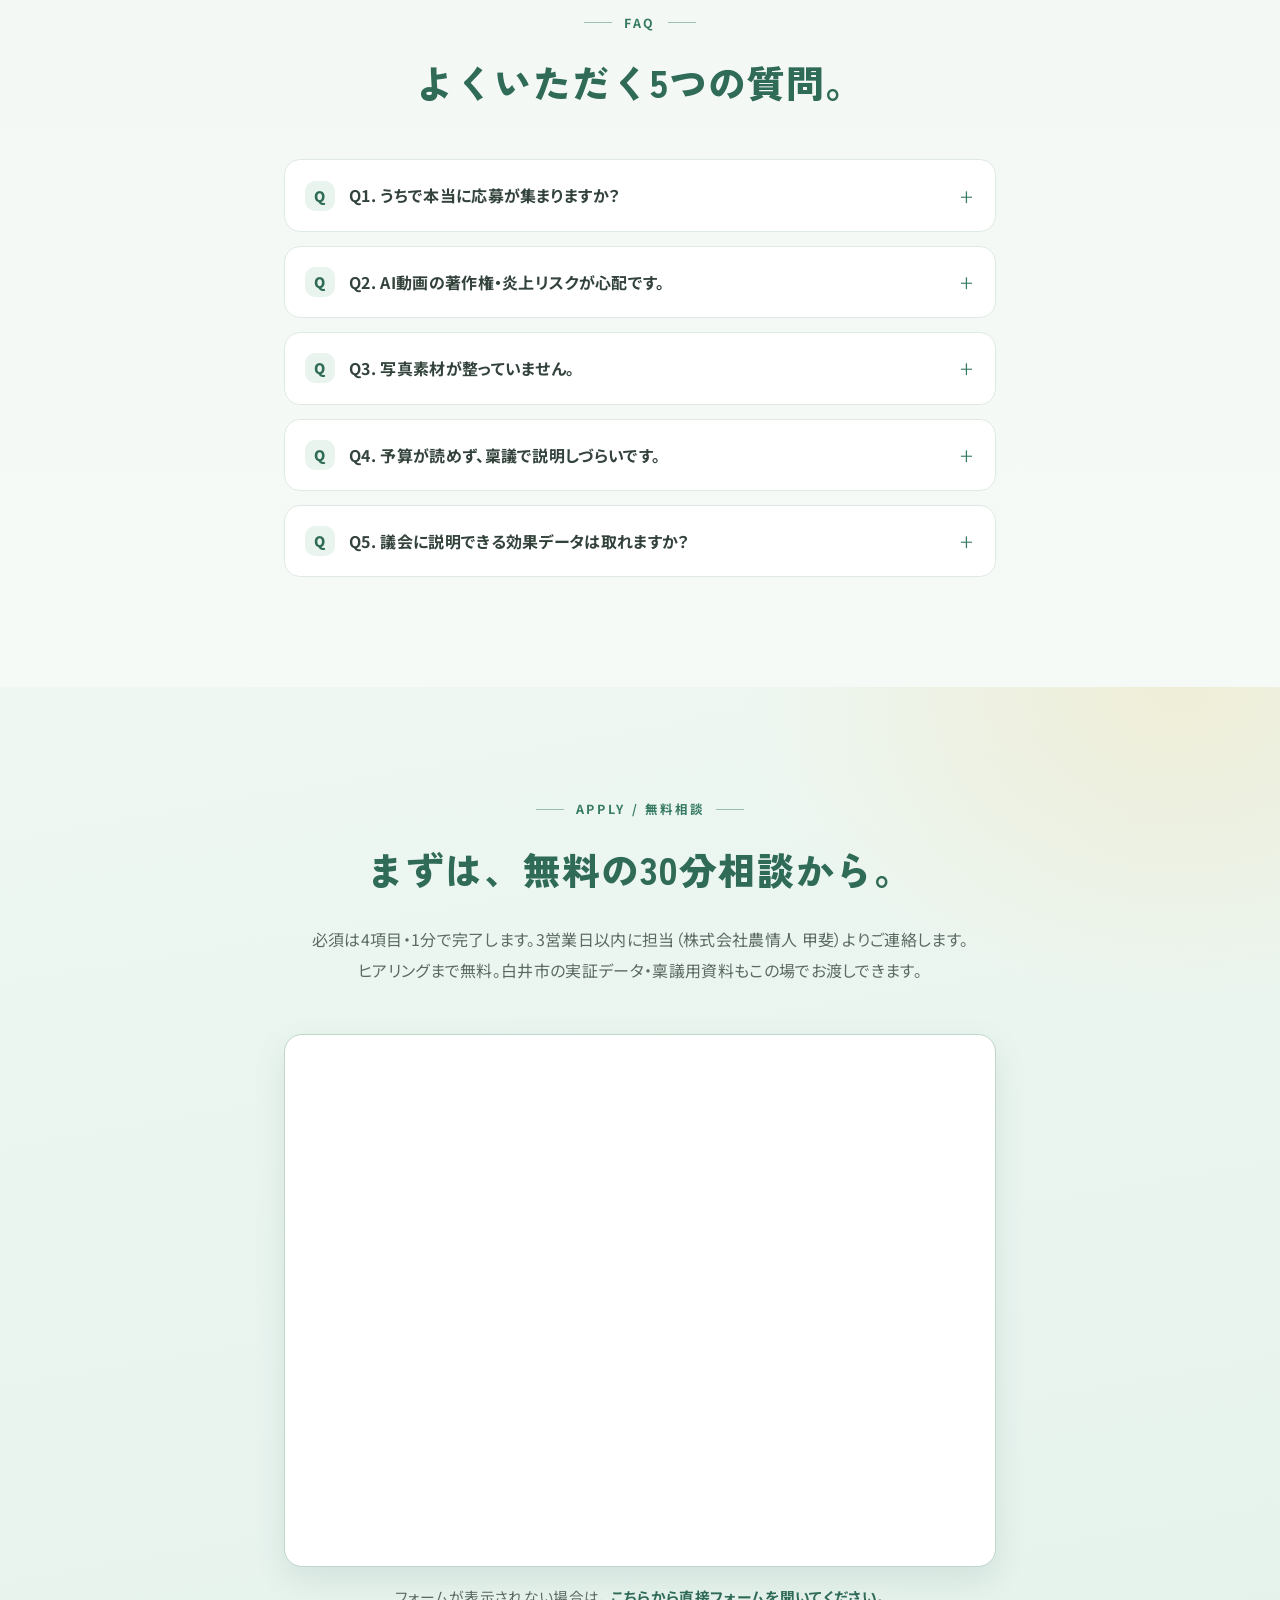
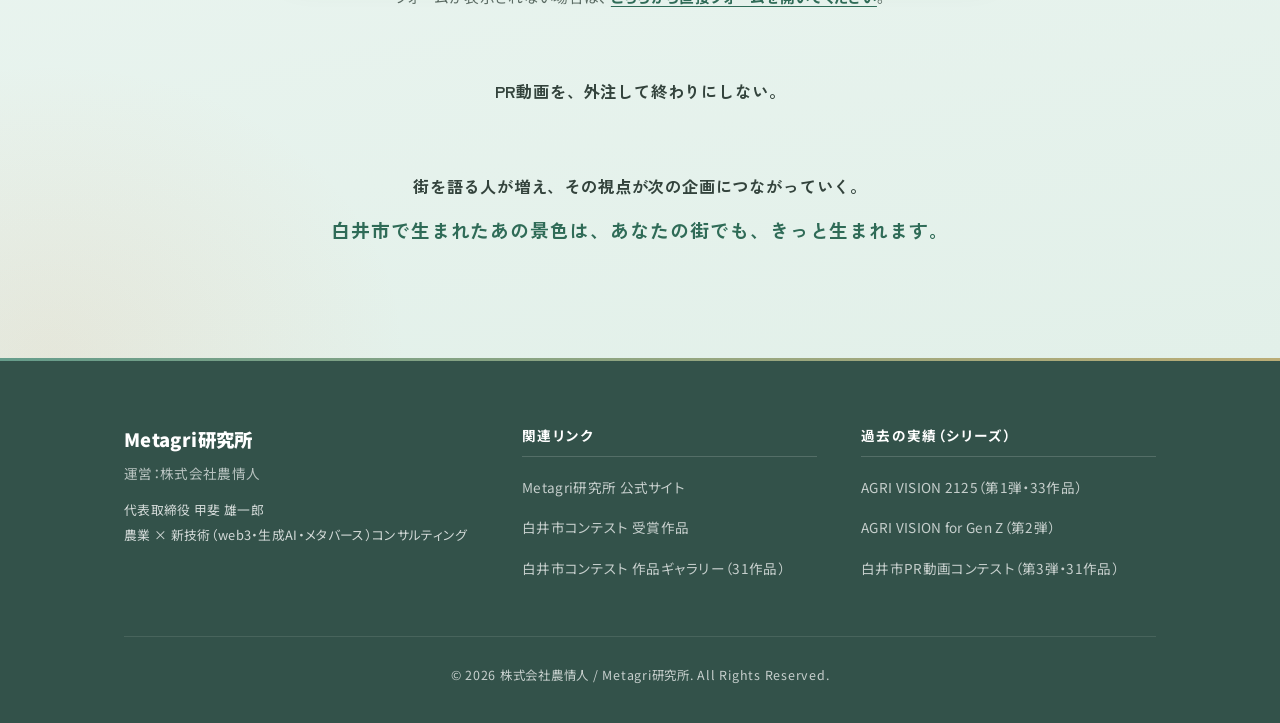
==== commit 47841695: "文言更新" ====
--- a/index_b.html
+++ b/index_b.html
@@ -9,6 +9,10 @@
 <meta name="robots" content="index,follow" />
 <meta name="theme-color" content="#4f9e83" />
 <link rel="canonical" href="https://pr-contest-2026.metagri-labo.com/" />
+
+<!-- Favicon（Metagri研究所ロゴ） -->
+<link rel="icon" type="image/png" href="LOGO.png" />
+<link rel="apple-touch-icon" href="LOGO.png" />
 
 <!-- OGP -->
 <meta property="og:type" content="website" />
@@ -85,7 +89,7 @@
 
     <p class="hero__proof">
       <span class="hero__proof-mark">実証済み</span>
-      千葉県白井市で、1か月に<strong>31通りの視点</strong>が集まり、<strong>1本が市の公式PR動画に採用</strong>されました。
+      千葉県白井市で、1か月に<strong>31通りの視点</strong>が集まり、<strong>4本が市の公式PR動画に採用</strong>されました。
     </p>
 
     <div class="hero__cta">
@@ -147,7 +151,7 @@
         <p class="value-card__no">02</p>
         <h3 class="value-card__title">そのまま使える、公式採用の成果物</h3>
         <p class="value-card__body">
-          「作って終わり」ではなく、<strong>市の公式PR動画として採用</strong>し、移住定住イベント・常設放映・デジタルサイネージで実活用。受賞6作品が、用途別の"使える素材"として残りました。
+          「作って終わり」ではなく、<strong>4作品が市の公式PR動画として採用</strong>。移住定住イベント・常設放映・デジタルサイネージなど、用途別の"使える素材"として残りました。
         </p>
         <div class="value-features">
           <a class="value-feature" href="https://www.youtube.com/watch?v=-QzFBNrApH0" target="_blank" rel="noopener noreferrer" data-cta="value-grandprix">
@@ -172,7 +176,7 @@
             </span>
           </a>
         </div>
-        <p class="value-card__metric"><strong>受賞6作品</strong>が用途別に実活用へ</p>
+        <p class="value-card__metric">受賞6作品のうち<strong>4本を公式PR動画に採用</strong></p>
         <div class="value-card__action">
           <a class="btn btn--ghost" href="https://shiroi-pr-video-contest.metagri-labo.com/awards" target="_blank" rel="noopener noreferrer" data-cta="value-awards">受賞作品一覧を見る</a>
         </div>
@@ -186,9 +190,9 @@
           街を描く過程そのものが、その街を好きになる時間に。応募者から、移住・来訪・ふるさと納税への関心が<strong>自発的に</strong>表明されました。
         </p>
         <div class="value-card__voices">
-          <blockquote class="vvoice"><p>「私も移住したい…！と思うくらい白井市が好きになった」</p><cite>— おゆき</cite></blockquote>
-          <blockquote class="vvoice"><p>「今後はふるさと納税などを通じて市政の力添えができれば」</p><cite>— yoppy</cite></blockquote>
-          <blockquote class="vvoice"><p>「穏やかな空気に魅了され、いつか必ず訪れてみたい」</p><cite>— Shinpei Kojima（遠方在住）</cite></blockquote>
+          <blockquote class="vvoice"><p>「私も移住したい…！と思うくらい白井市が好きになった」</p></blockquote>
+          <blockquote class="vvoice"><p>「今後はふるさと納税などを通じて市政の力添えができれば」</p></blockquote>
+          <blockquote class="vvoice"><p>「穏やかな空気に魅了され、いつか必ず訪れてみたい」</p></blockquote>
         </div>
         <p class="value-card__metric"><strong>31名中6名</strong>が「住みたい／訪れたい／関わりたい」と自発表明</p>
       </article>
@@ -196,16 +200,16 @@
       <!-- ④ 庁内のAI受容度向上 -->
       <article class="value-card">
         <p class="value-card__no">04</p>
-        <h3 class="value-card__title">庁内の"AIアレルギー"が、ほどける</h3>
+        <h3 class="value-card__title">「AIは難しい」が、<br />「これならできる」に変わる</h3>
         <p class="value-card__body">
-          身近な街の写真が、AIで動き出す。その体験が、庁内での生成AIへの心理的ハードルを下げ、次の取り組みへの土壌をつくります。
+          研修や議論の前に、まず<strong>自分たちの街の素材がAIで動き出す</strong>。この小さな成功体験が、職員の生成AIへの苦手意識をほどき、庁内DXの最初の一歩を後押しします。
         </p>
         <div class="value-aiquote">
           <span class="value-aiquote__icon" aria-hidden="true">✦</span>
-          <p class="value-aiquote__text">「止まっていた街の画像が、動いた」</p>
-          <p class="value-aiquote__sub">同じ素材42枚から、誰でもプロ品質の映像が生まれる体験</p>
+          <p class="value-aiquote__text">「うちの写真で、ここまでできるんだ」</p>
+          <p class="value-aiquote__sub">手元の素材から、職員の手でもプロ品質の映像が生まれる手応え</p>
         </div>
-        <p class="value-card__metric">PR施策が、<strong>庁内のAI実装の入口</strong>になる</p>
+        <p class="value-card__metric">PR施策が、<strong>庁内のAI活用・DXの"最初の一歩"</strong>になる</p>
       </article>
     </div>
 
@@ -227,7 +231,7 @@
     <div class="facts facts--compact">
       <div class="facts__item"><p class="facts__num">31<span>作品</span></p><p class="facts__label">応募作品（初回・1か月）</p></div>
       <div class="facts__item"><p class="facts__num">28<span>名</span></p><p class="facts__label">全国の応募クリエイター</p></div>
-      <div class="facts__item"><p class="facts__num">1<span>本</span></p><p class="facts__label">市の公式PR動画として採用</p></div>
+      <div class="facts__item"><p class="facts__num">4<span>本</span></p><p class="facts__label">市の公式PR動画として採用</p></div>
       <div class="facts__item"><p class="facts__num">全国紙</p><p class="facts__label">毎日新聞掲載 → 3媒体に同時配信</p></div>
       <div class="facts__item"><p class="facts__num">¥0</p><p class="facts__label">上記メディア露出の広告費</p></div>
     </div>
@@ -331,7 +335,7 @@
 
     <div class="flow__roles">
       <p class="flow__roles-head">自治体側の役割は <strong>①テーマ設計 ②素材提供 ③地元告知 ④最終審査 ⑤二次活用</strong> の5つ。</p>
-      <p class="flow__roles-body">LP構築・応募フォーム・全国メディア露出・クリエイター動員（コミュニティ1,300人＋外部）・GA4データ取得・note記事5本は、テンプレートをそのまま流用します。</p>
+      <p class="flow__roles-body">LP・応募フォームの構築、全国メディアへの露出、クリエイター動員（コミュニティ1,300人＋外部）、GA4による効果測定、note記事での発信まで、<strong>運営側がすべて巻き取ります</strong>。職員の追加工数をほとんどかけずに、<strong>全国規模の露出・31本規模の映像素材・議会で使える効果データ</strong>が、自治体の手元に残ります。</p>
     </div>
   </div>
 </section>
--- a/style_v3.css
+++ b/style_v3.css
@@ -9,23 +9,23 @@
 /* ---------- CSS Variables ---------- */
 :root {
   --green-deep:  #2f6b57;
-  --green:       #4f9e83;
+  --green:       #367a64;
   --green-soft:  #7cbda7;
   --green-light: #e9f4ef;
   --green-mist:  #f3f8f5;
   --cream:       #fdfcf8;
-  --apricot:     #e89a64;
-  --apricot-2:   #d97f45;
+  --apricot:     #b85a27;
+  --apricot-2:   #a94f24;
   --apricot-lt:  #fdf1e7;
   --sun:         #f5d489;
   --white:       #ffffff;
   --text:        #33433c;
   --text-mid:    #5b6b63;
-  --text-light:  #8a9890;
+  --text-light:  #68786f;
   --border:      #e0eae4;
   --border-soft: #ecf3ee;
-  --grad-apricot: linear-gradient(135deg, #f0b083 0%, var(--apricot) 45%, var(--apricot-2) 100%);
-  --grad-green:   linear-gradient(135deg, #69b59c 0%, var(--green) 55%, #3f8a72 100%);
+  --grad-apricot: linear-gradient(135deg, #b85a27 0%, var(--apricot) 45%, var(--apricot-2) 100%);
+  --grad-green:   linear-gradient(135deg, #43806d 0%, var(--green) 55%, #285f4f 100%);
   --shadow:      0 6px 24px rgba(79, 158, 131, 0.1);
   --shadow-lg:   0 24px 56px -16px rgba(47, 107, 87, 0.22);
   --radius:      16px;
@@ -1016,7 +1016,7 @@
 @media (max-width: 767px) { .footer__cols { grid-template-columns: 1fr; gap: 30px; } }
 .footer__brand { font-weight: 900; font-size: 1.15rem; color: var(--white); letter-spacing: 0.02em; }
 .footer__brand-sub { font-size: 0.85rem; margin-top: 2px; color: rgba(255, 255, 255, 0.65); }
-.footer__addr { font-size: 0.8rem; margin-top: 12px; line-height: 1.9; color: rgba(255, 255, 255, 0.55); }
+.footer__addr { font-size: 0.8rem; margin-top: 12px; line-height: 1.9; color: rgba(255, 255, 255, 0.78); }
 .footer__head {
   font-weight: 700;
   color: var(--white);
@@ -1032,7 +1032,7 @@
 .footer__copy {
   text-align: center;
   font-size: 0.78rem;
-  color: rgba(255, 255, 255, 0.42);
+  color: rgba(255, 255, 255, 0.72);
   border-top: 1px solid rgba(255, 255, 255, 0.1);
   padding-top: 26px;
   letter-spacing: 0.06em;
--- a/style_b.css
+++ b/style_b.css
@@ -19,17 +19,18 @@
   width: 100%;
   min-height: 533px;
   background: #fff;
-  border: 1px solid rgba(255, 255, 255, 0.28);
+  border: 1px solid #bfd6ca;
   border-radius: 18px;
+  box-shadow: 0 12px 32px rgba(47, 107, 87, 0.12);
 }
 .airtable-form__fallback {
   margin-top: 16px;
-  color: rgba(255, 255, 255, 0.82);
-  font-size: 0.88rem;
+  color: var(--text-mid);
+  font-size: 0.92rem;
   text-align: center;
 }
 .airtable-form__fallback a {
-  color: #fff;
+  color: var(--green-deep);
   font-weight: 700;
   text-decoration: underline;
   text-underline-offset: 3px;
@@ -287,14 +288,16 @@
   margin-top: 36px;
   padding: 22px 24px;
   border-radius: var(--radius);
-  background: rgba(255, 255, 255, 0.06);
-  border: 1px solid rgba(255, 255, 255, 0.16);
+  background: rgba(255, 255, 255, 0.82);
+  border: 1px solid #bfd6ca;
+  box-shadow: var(--shadow);
   text-align: center;
 }
 .media-bar__head {
   font-size: 0.78rem;
   letter-spacing: 0.14em;
-  color: rgba(255, 255, 255, 0.66);
+  color: var(--green-deep);
+  font-weight: 700;
   margin-bottom: 12px;
 }
 .media-bar__list {
@@ -307,12 +310,12 @@
 .media-bar__list li {
   font-weight: 700;
   font-size: 0.96rem;
-  color: var(--white);
-}
-.media-bar__list a { color: var(--sun); }
-.media-bar__list a:hover { color: var(--white); text-decoration: underline; }
-.media-bar__list span { color: rgba(255, 255, 255, 0.92); }
-.media-bar__note { font-size: 0.74rem; color: rgba(255, 255, 255, 0.5); }
+  color: var(--text);
+}
+.media-bar__list a { color: var(--apricot-2); text-decoration: underline; text-underline-offset: 3px; }
+.media-bar__list a:hover { color: var(--green-deep); }
+.media-bar__list span { color: var(--text-mid); }
+.media-bar__note { font-size: 0.78rem; color: var(--text-mid); }
 
 /* =====================================================================
    S4 次につながる（概念図 / 出口）
@@ -462,7 +465,7 @@
 .closing { margin-top: 40px; text-align: center; }
 .closing__line {
   font-size: 1.02rem;
-  color: rgba(255, 255, 255, 0.9);
+  color: var(--text);
   line-height: 1.9;
 }
 .closing__line--accent {
@@ -470,7 +473,7 @@
   font-family: 'Zen Kaku Gothic New', sans-serif;
   font-size: 1.18rem;
   font-weight: 700;
-  color: var(--sun);
+  color: var(--green-deep);
 }
 
 /* ---------- フェードイン（script_b.js 連携） ---------- */
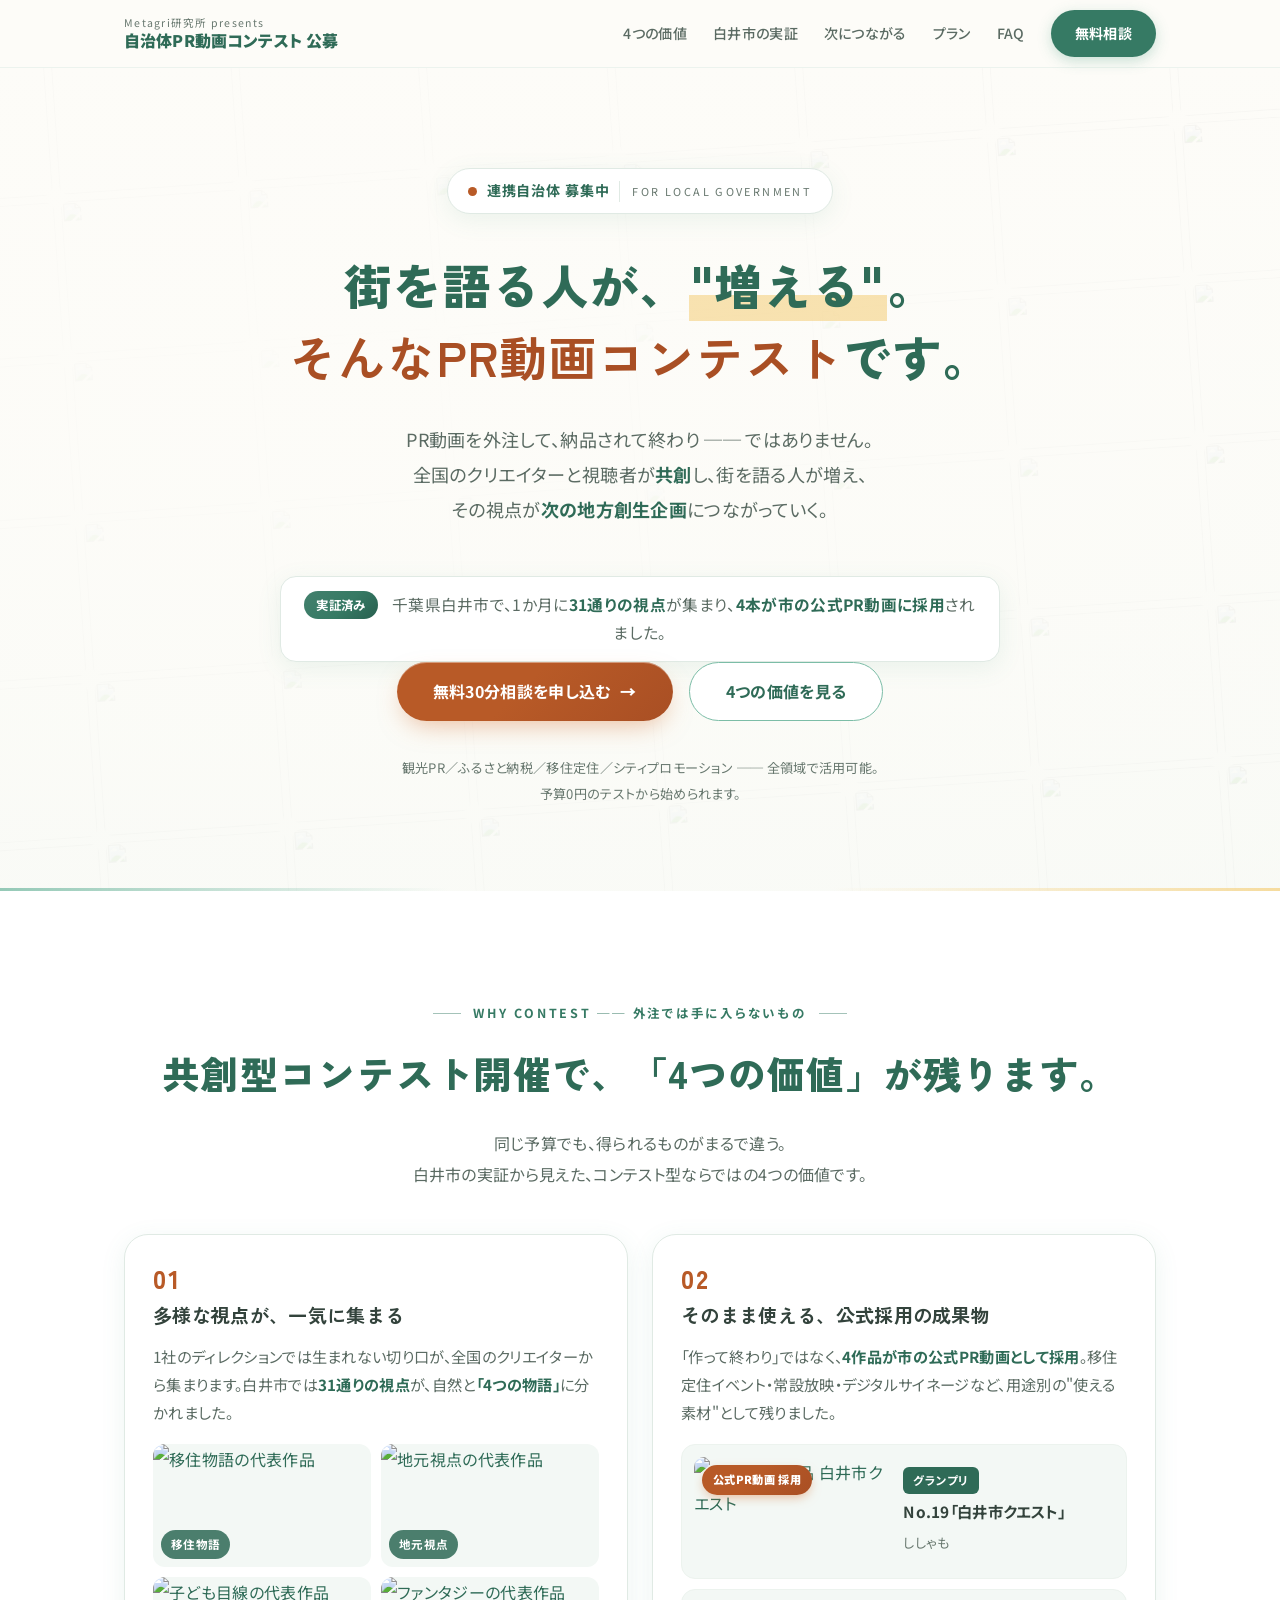
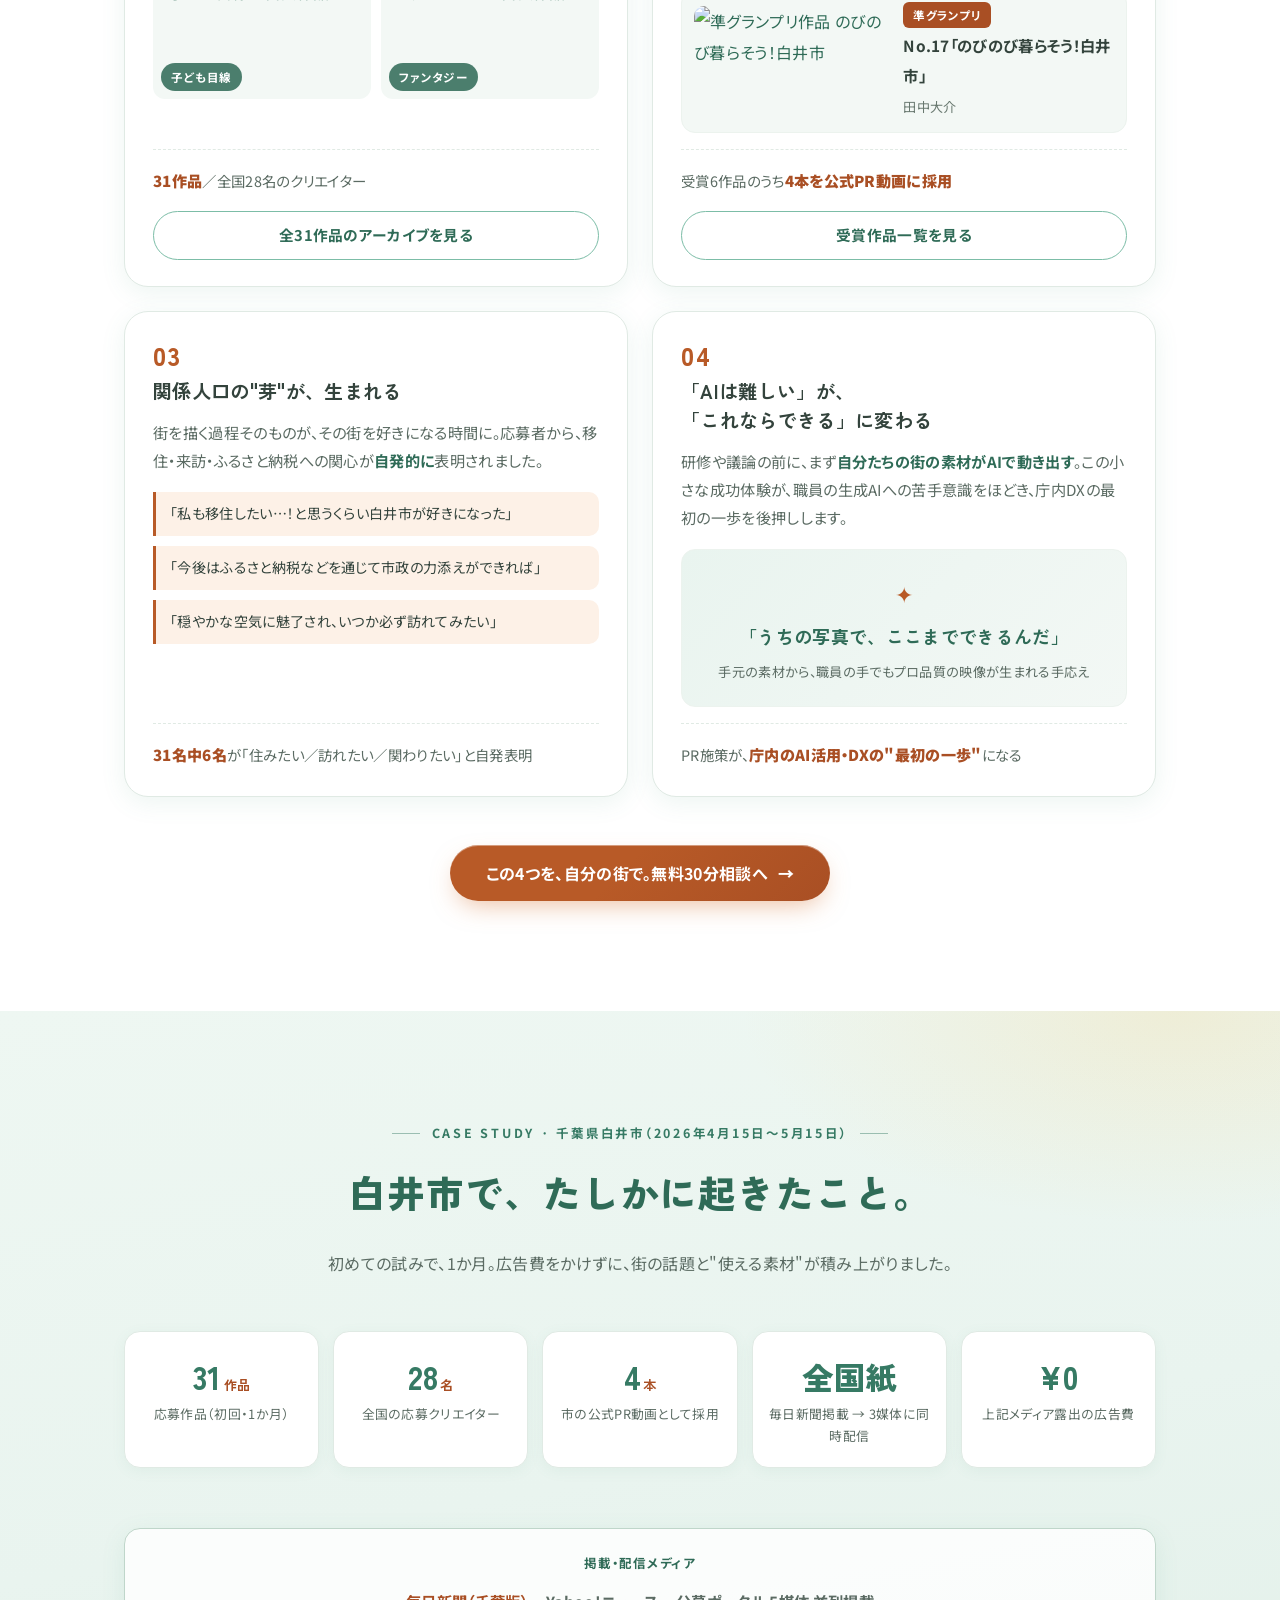
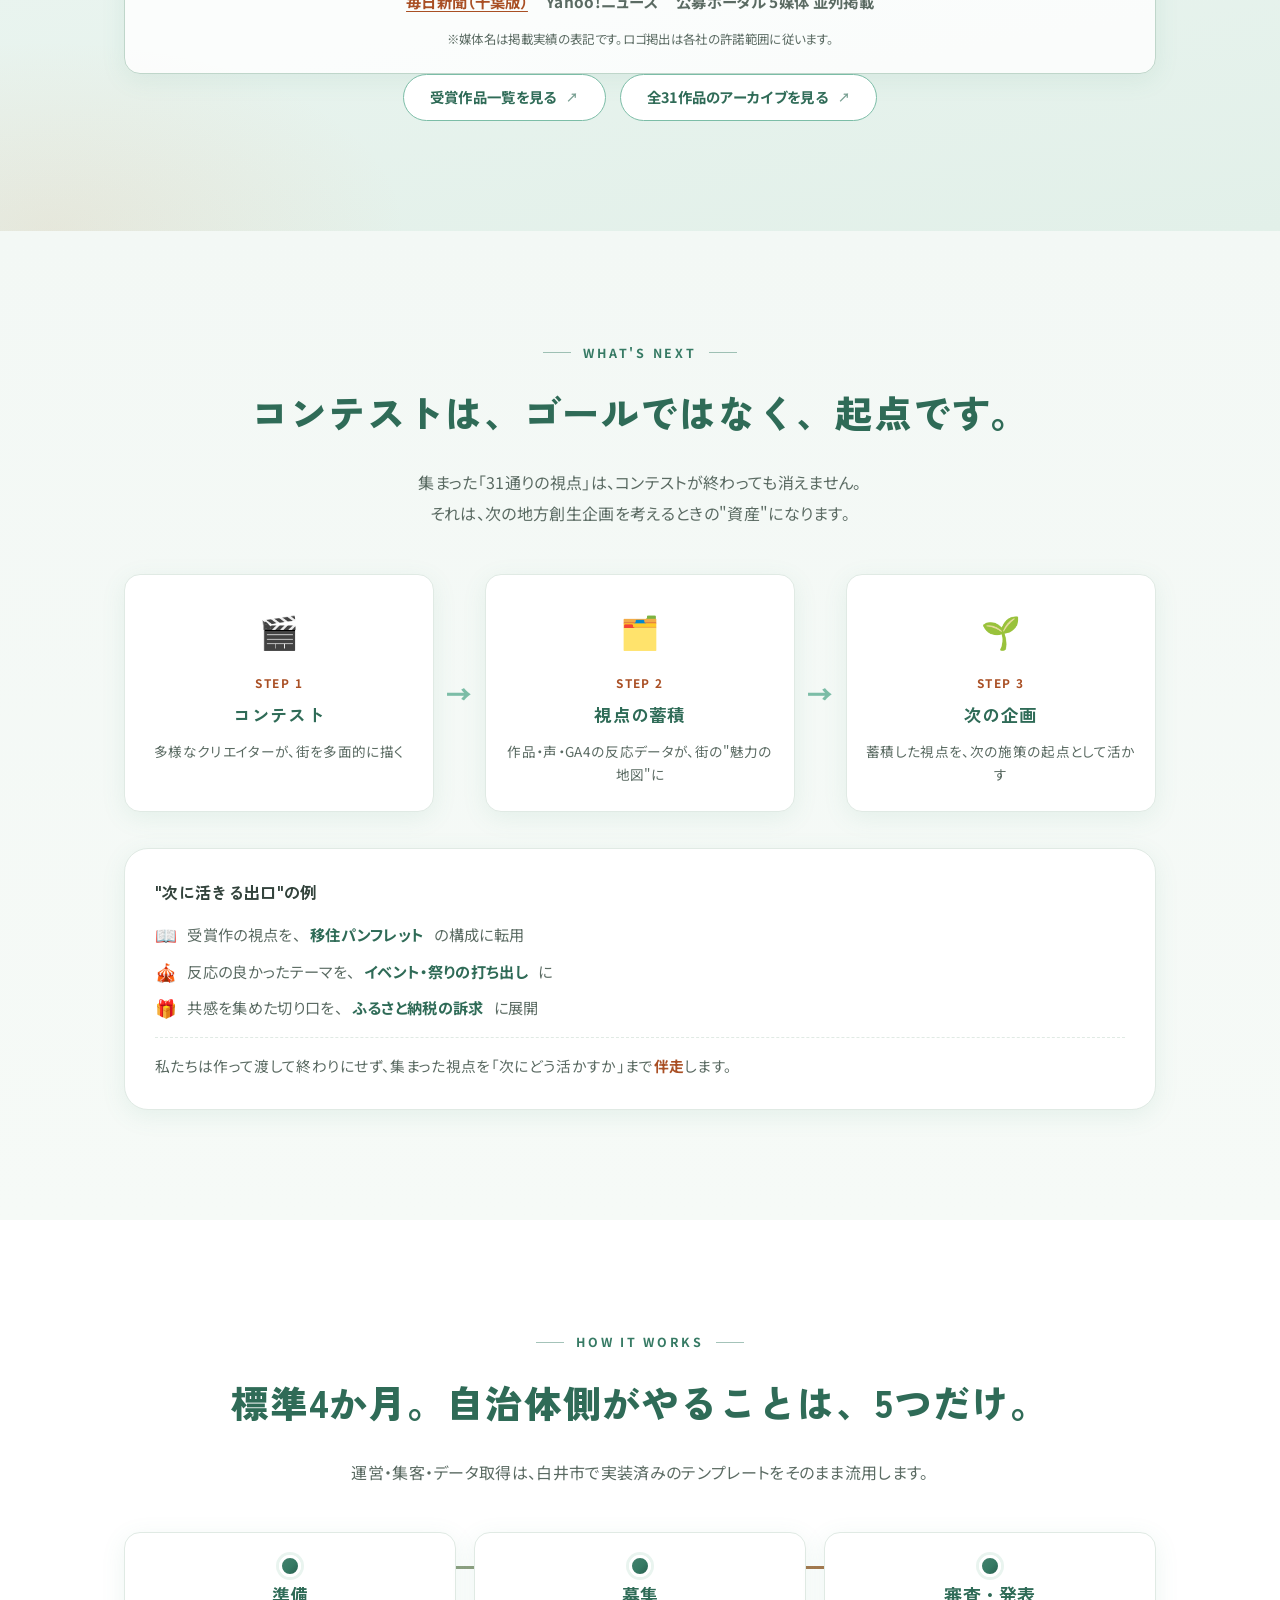
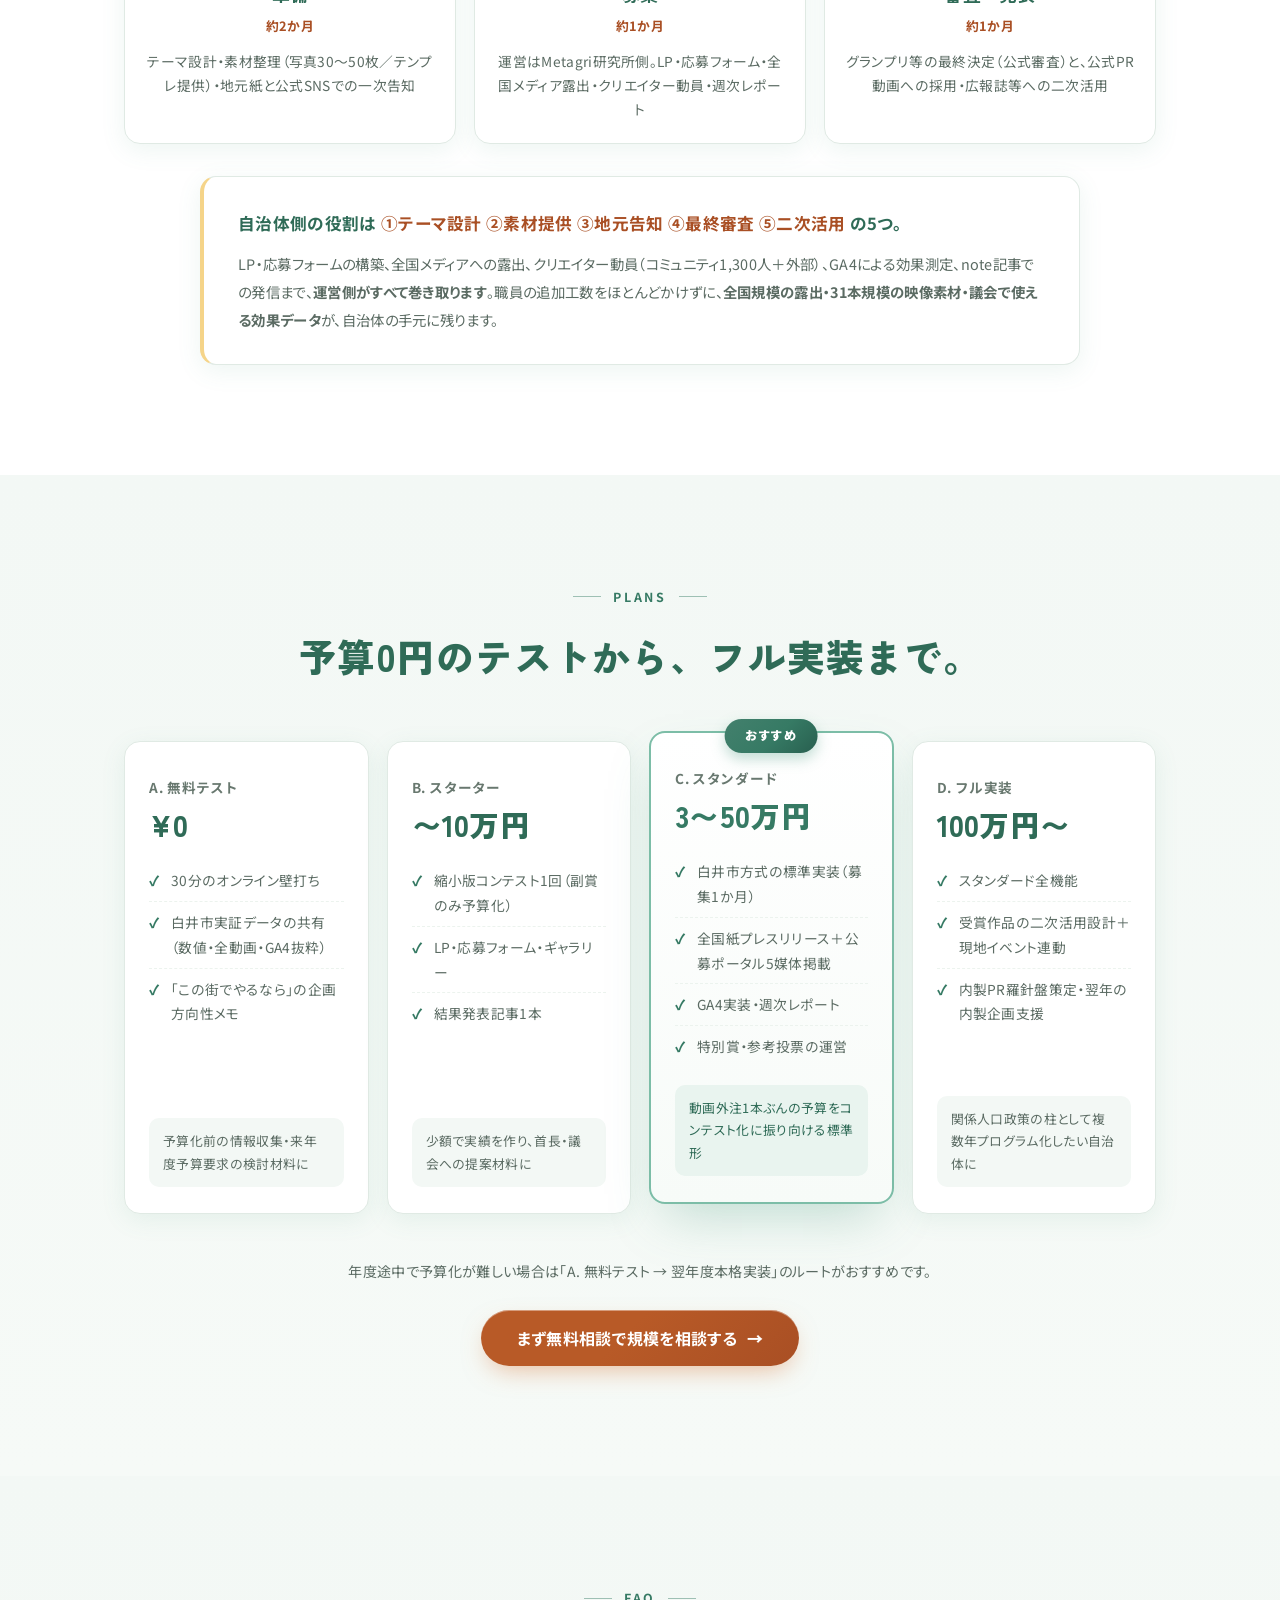
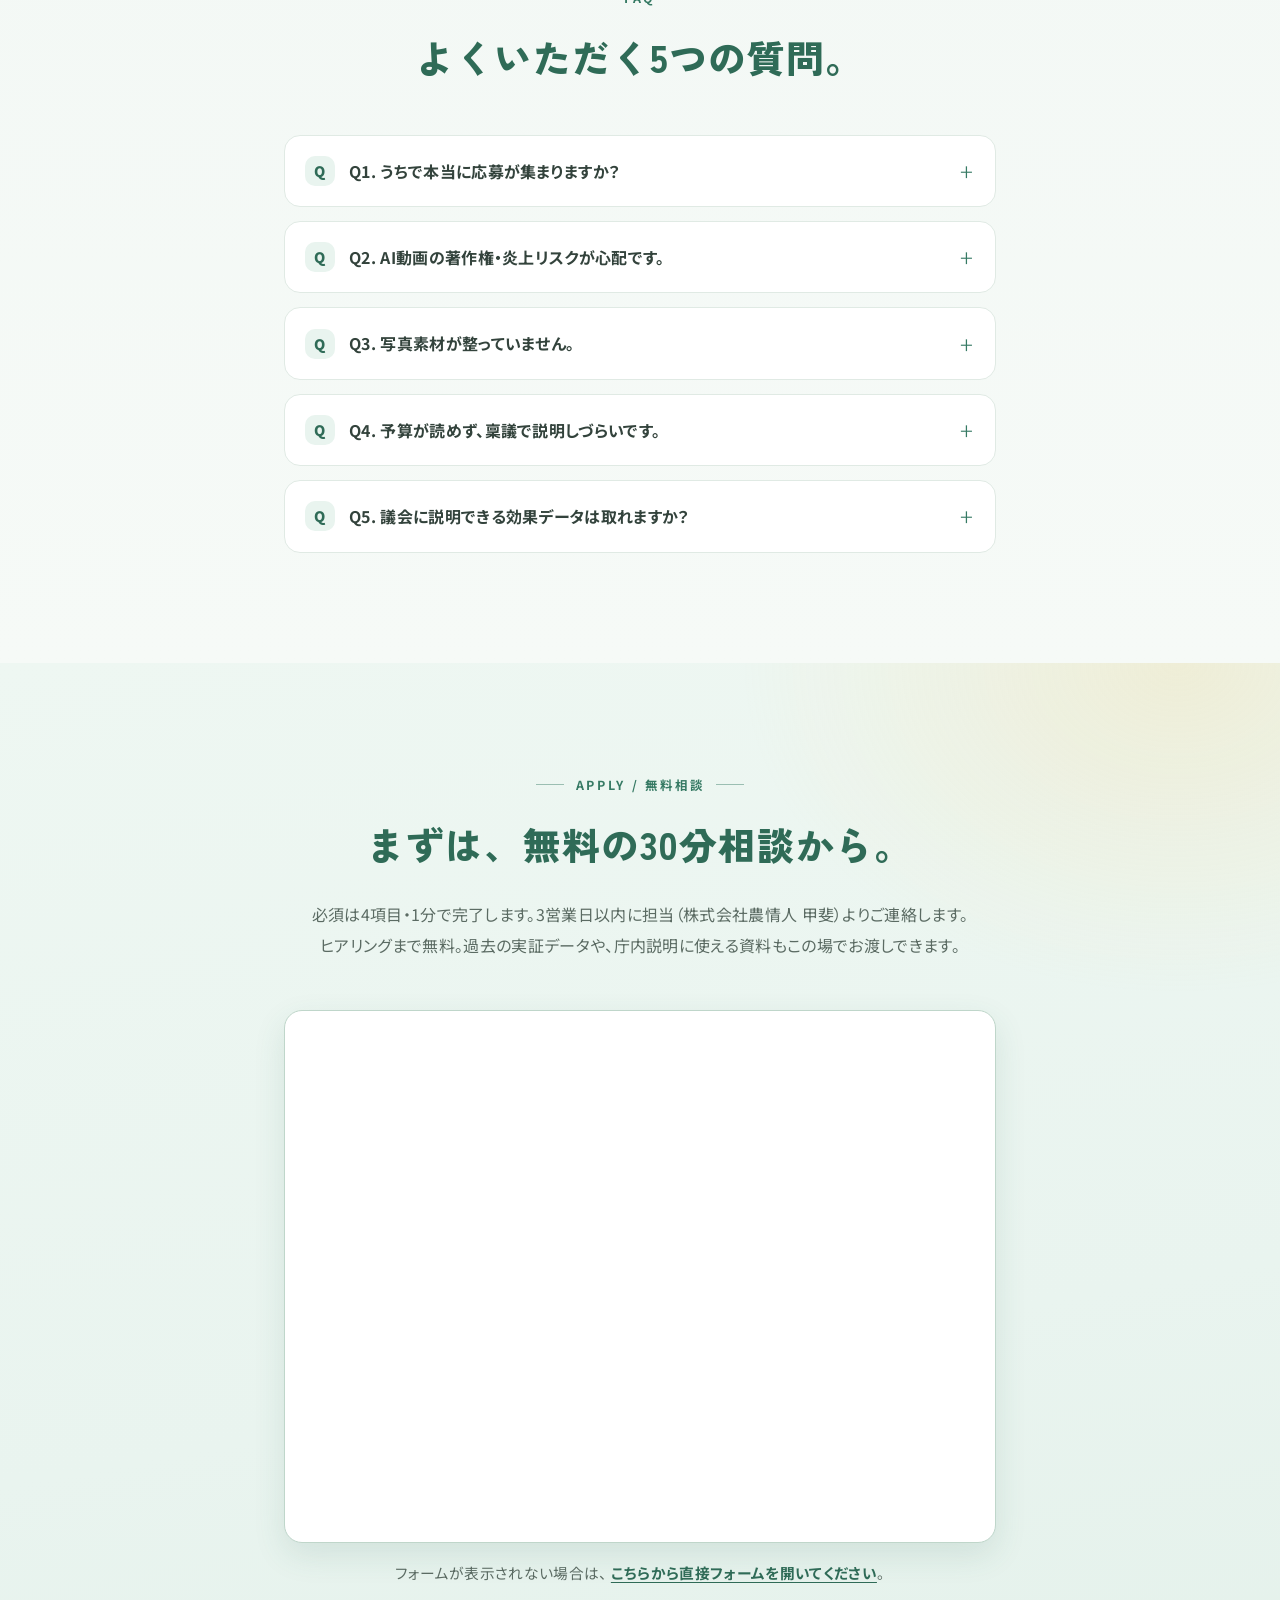
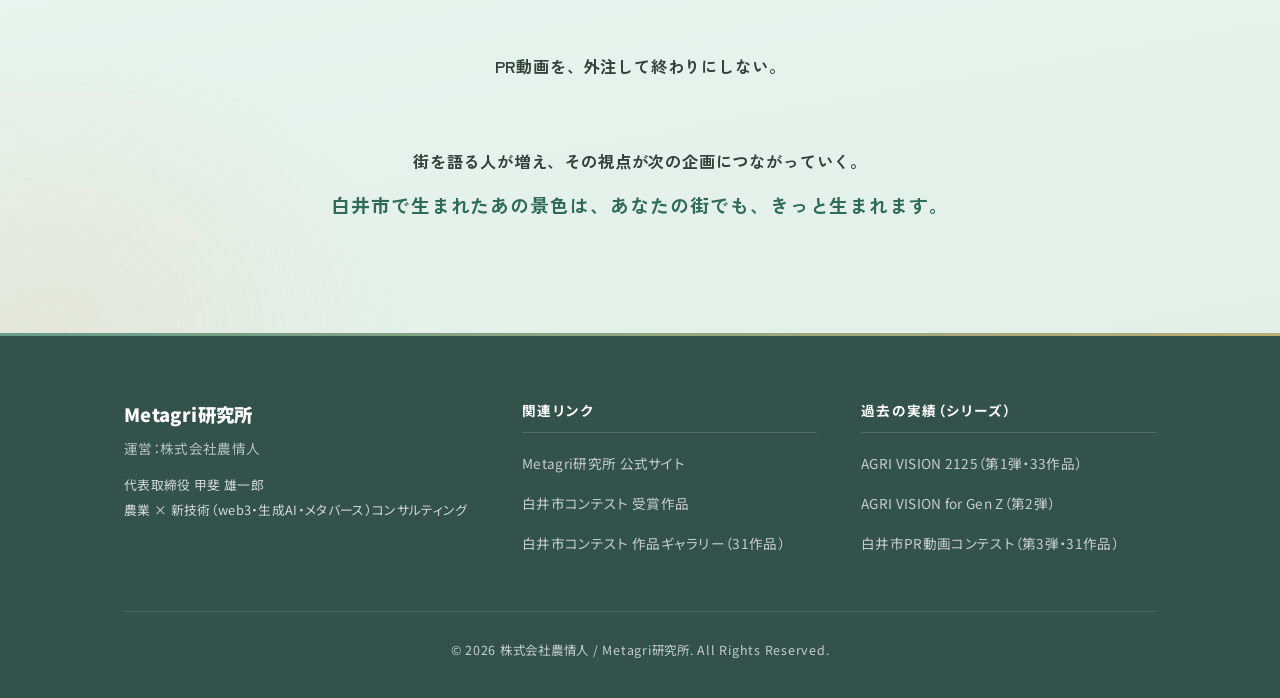
==== commit 31d5ab59: "LP文言と毎日新聞リンクを更新" ====
--- a/index_b.html
+++ b/index_b.html
@@ -108,7 +108,7 @@
 <section id="value" class="section section--white">
   <div class="container">
     <p class="section__eyebrow">WHY CONTEST ── 外注では手に入らないもの</p>
-    <h2 class="section__title">「1本買う」のではなく、<br class="sp-only" />「4つの価値」が残ります。</h2>
+    <h2 class="section__title">共創型コンテスト開催で、<br class="sp-only" />「4つの価値」が残ります。</h2>
     <p class="section__lead">
       同じ予算でも、得られるものがまるで違う。<br />
       白井市の実証から見えた、コンテスト型ならではの4つの価値です。
@@ -239,7 +239,7 @@
     <div class="media-bar">
       <p class="media-bar__head">掲載・配信メディア</p>
       <ul class="media-bar__list">
-        <li><a href="https://mainichi.jp/" target="_blank" rel="noopener noreferrer" data-cta="media">毎日新聞（千葉版）</a></li>
+        <li><a href="https://mainichi.jp/articles/20260415/ddl/k12/040/083000c" target="_blank" rel="noopener noreferrer" data-cta="media">毎日新聞（千葉版）</a></li>
         <li><span>Yahoo!ニュース</span></li>
         <li><span>公募ポータル 5媒体 並列掲載</span></li>
       </ul>
@@ -363,7 +363,7 @@
         <p class="plan__price">〜10万円</p>
         <ul class="plan__list">
           <li>縮小版コンテスト1回（副賞のみ予算化）</li>
-          <li>LP・応募フォーム・ギャラリー（テンプレ流用）</li>
+          <li>LP・応募フォーム・ギャラリー</li>
           <li>結果発表記事1本</li>
         </ul>
         <p class="plan__usebody">少額で実績を作り、首長・議会への提案材料に</p>
@@ -376,7 +376,7 @@
         <ul class="plan__list">
           <li>白井市方式の標準実装（募集1か月）</li>
           <li>全国紙プレスリリース＋公募ポータル5媒体掲載</li>
-          <li>GA4実装・週次レポート・note 5段階リリース</li>
+          <li>GA4実装・週次レポート</li>
           <li>特別賞・参考投票の運営</li>
         </ul>
         <p class="plan__usebody">動画外注1本ぶんの予算をコンテスト化に振り向ける標準形</p>
@@ -439,7 +439,7 @@
     <h2 class="section__title section__title--light">まずは、無料の30分相談から。</h2>
     <p class="section__lead section__lead--light">
       必須は4項目・1分で完了します。3営業日以内に担当（株式会社農情人 甲斐）よりご連絡します。<br />
-      ヒアリングまで無料。白井市の実証データ・稟議用資料もこの場でお渡しできます。
+      ヒアリングまで無料。過去の実証データや、庁内説明に使える資料もこの場でお渡しできます。
     </p>
 
     <div class="airtable-form">
